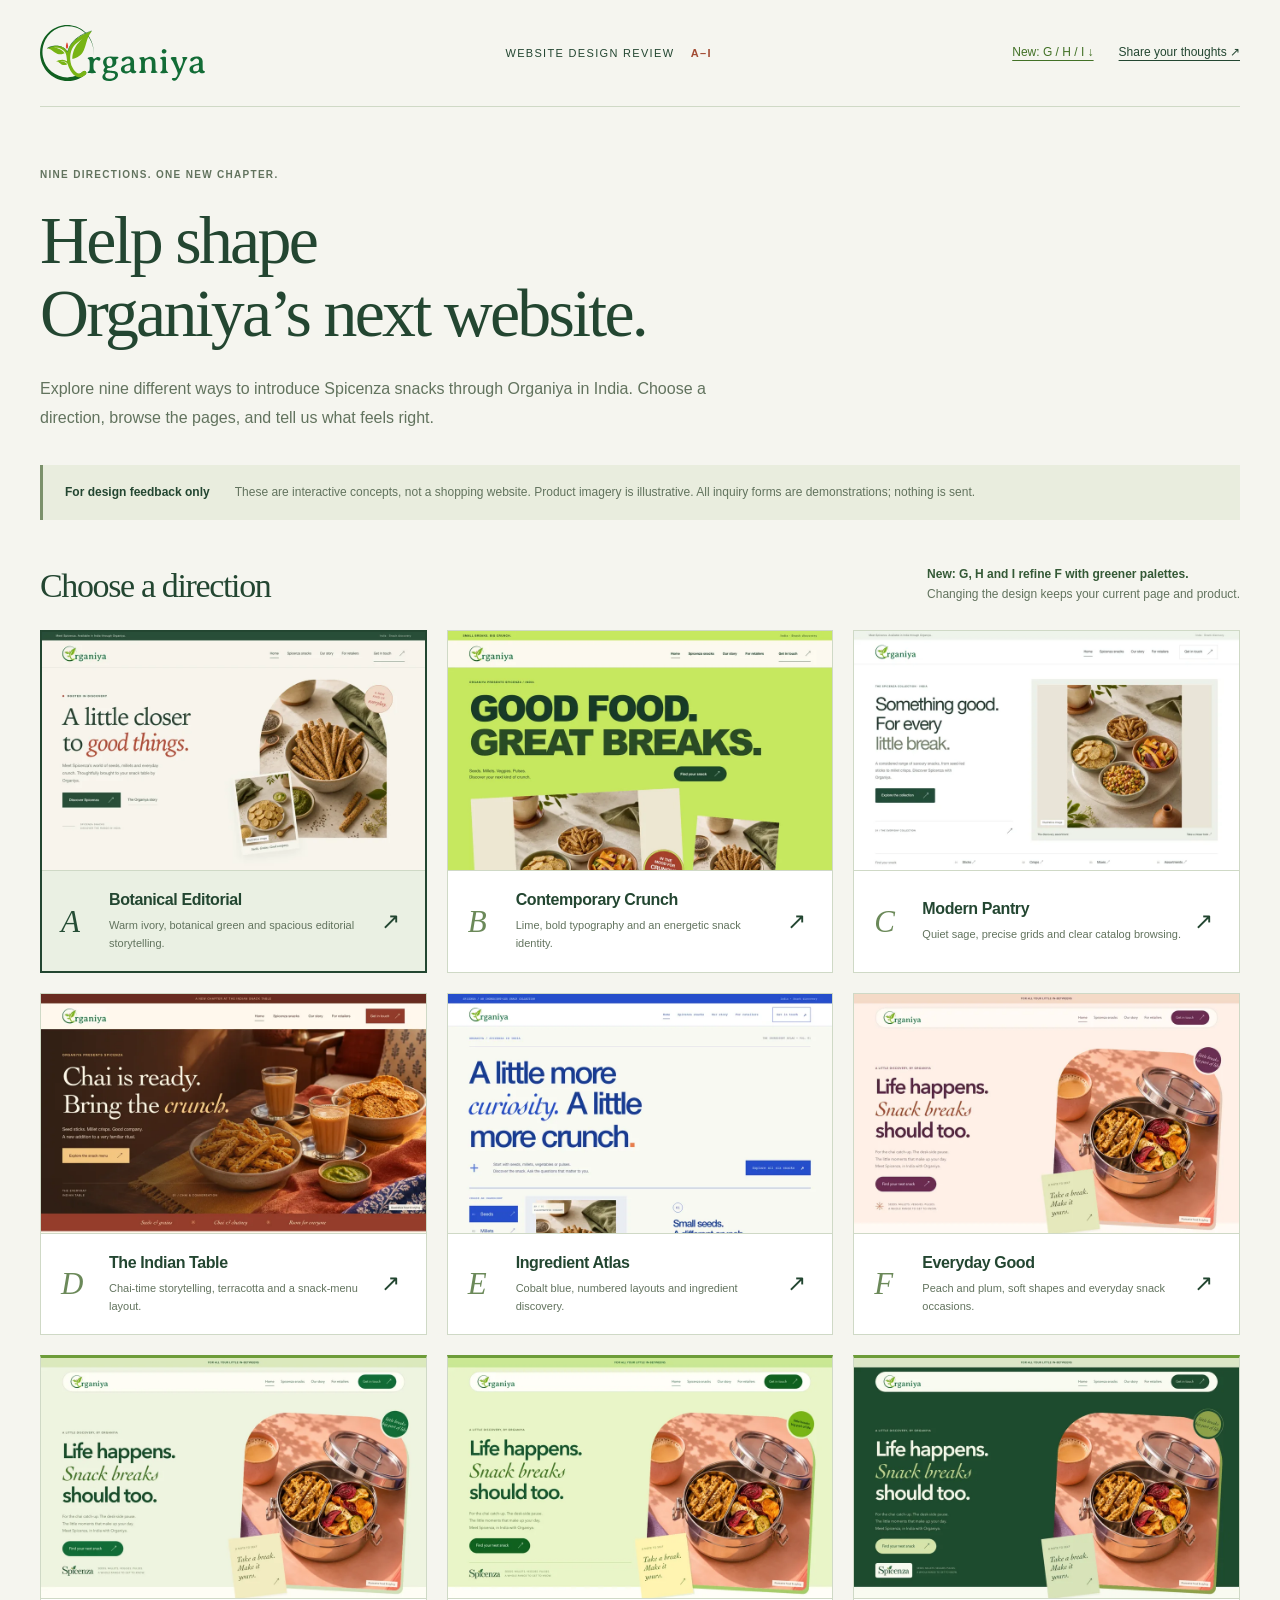
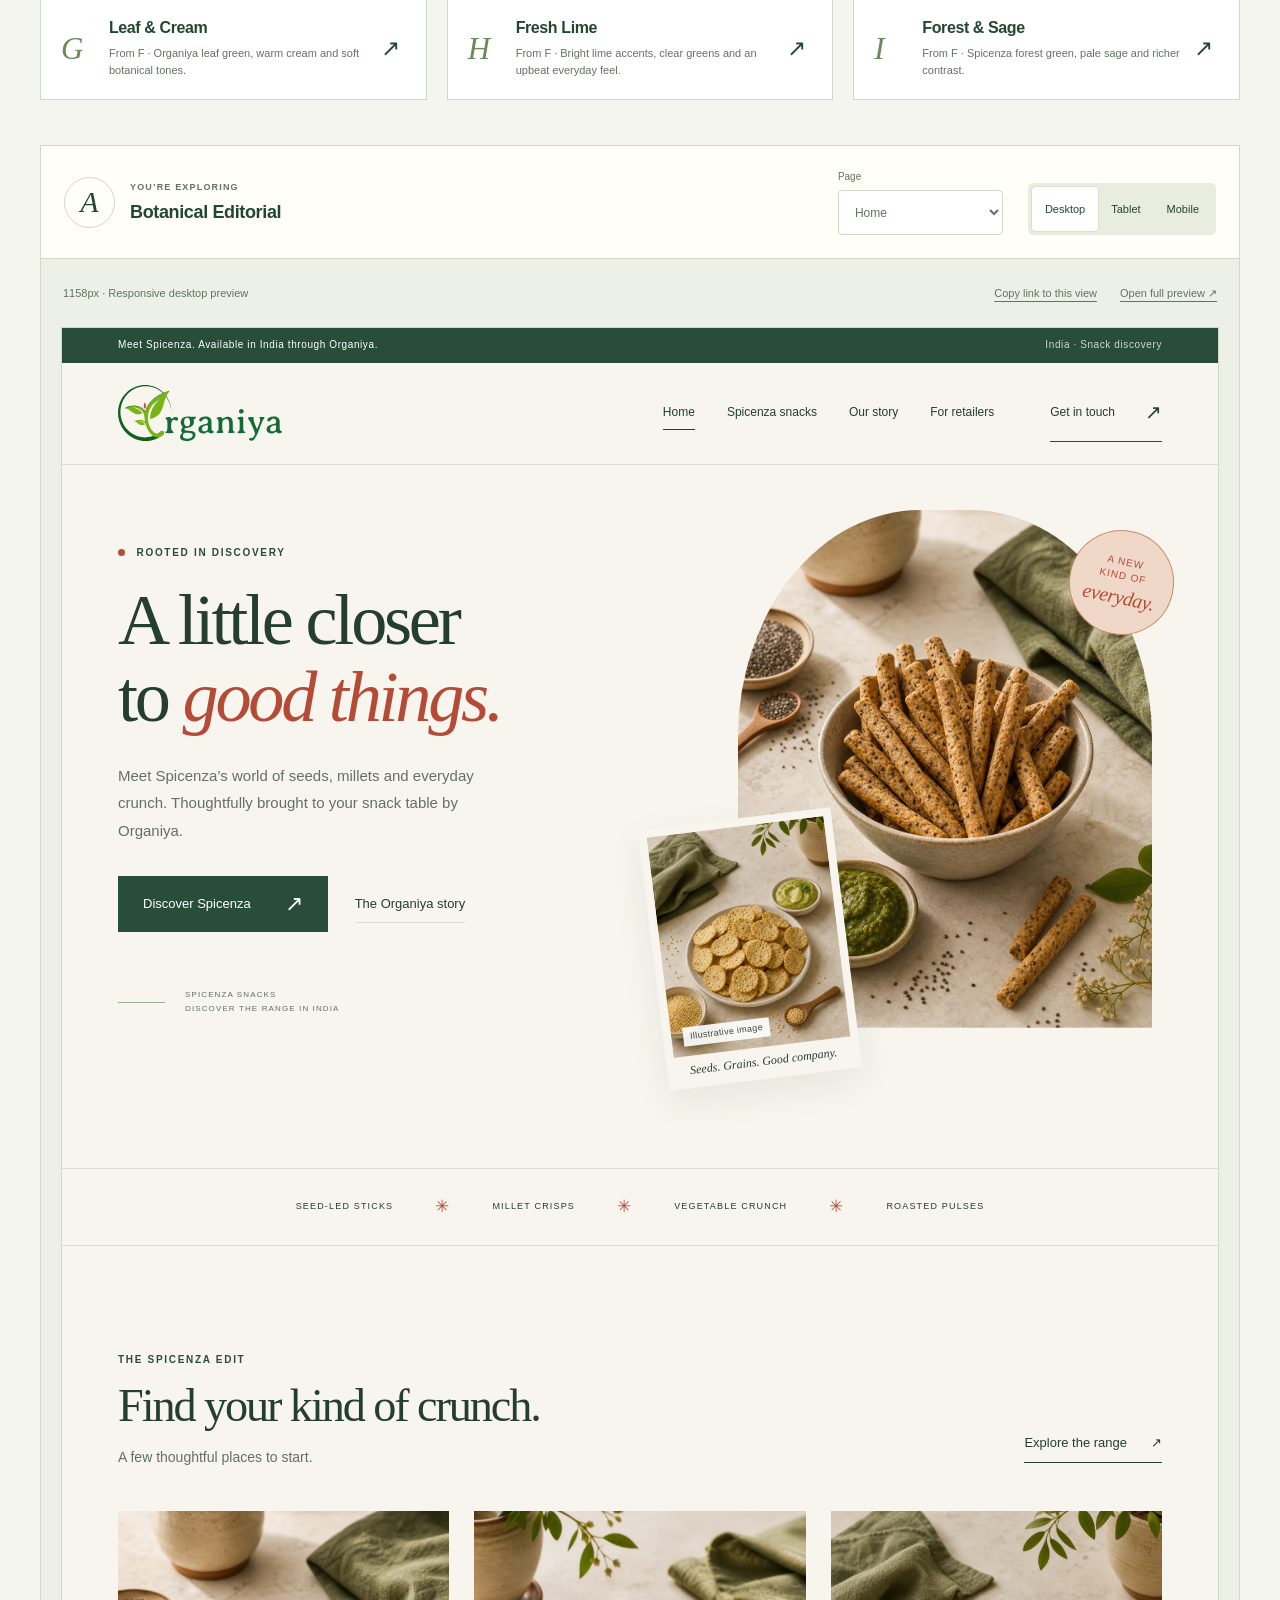
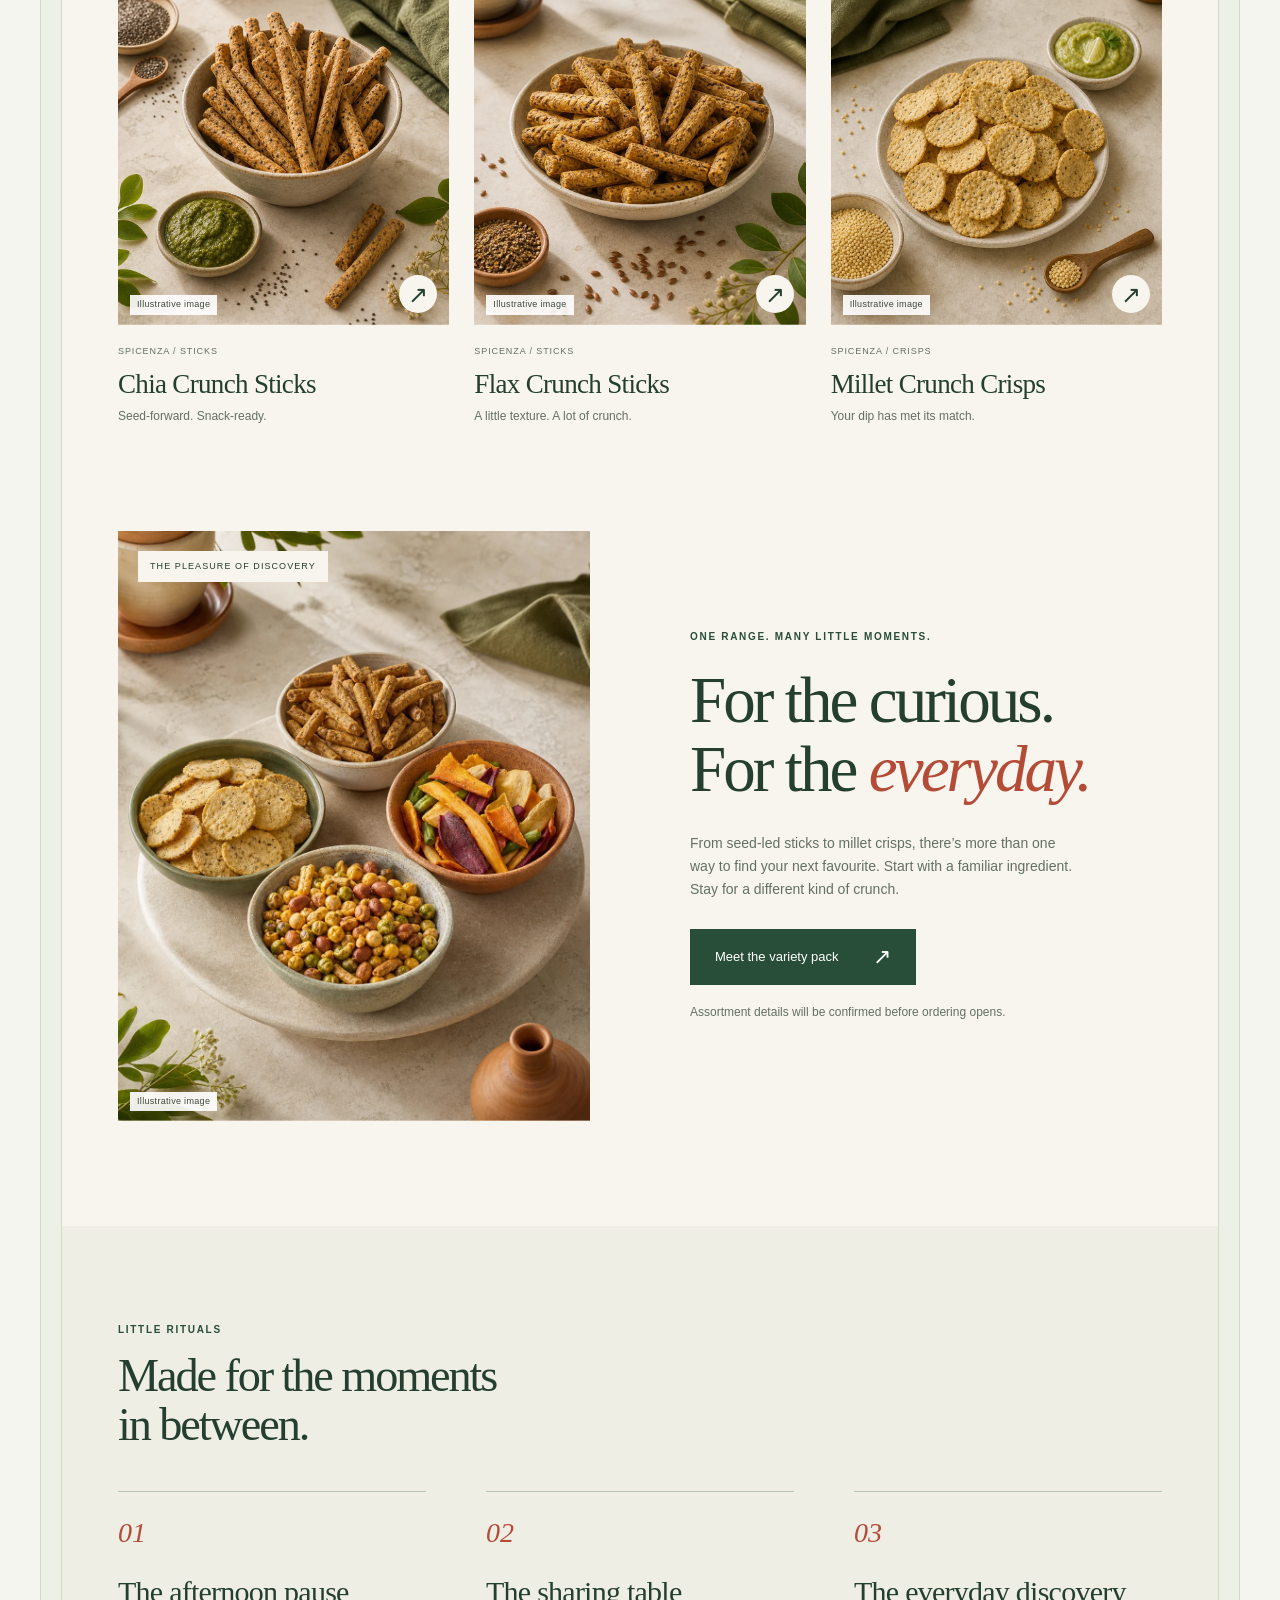
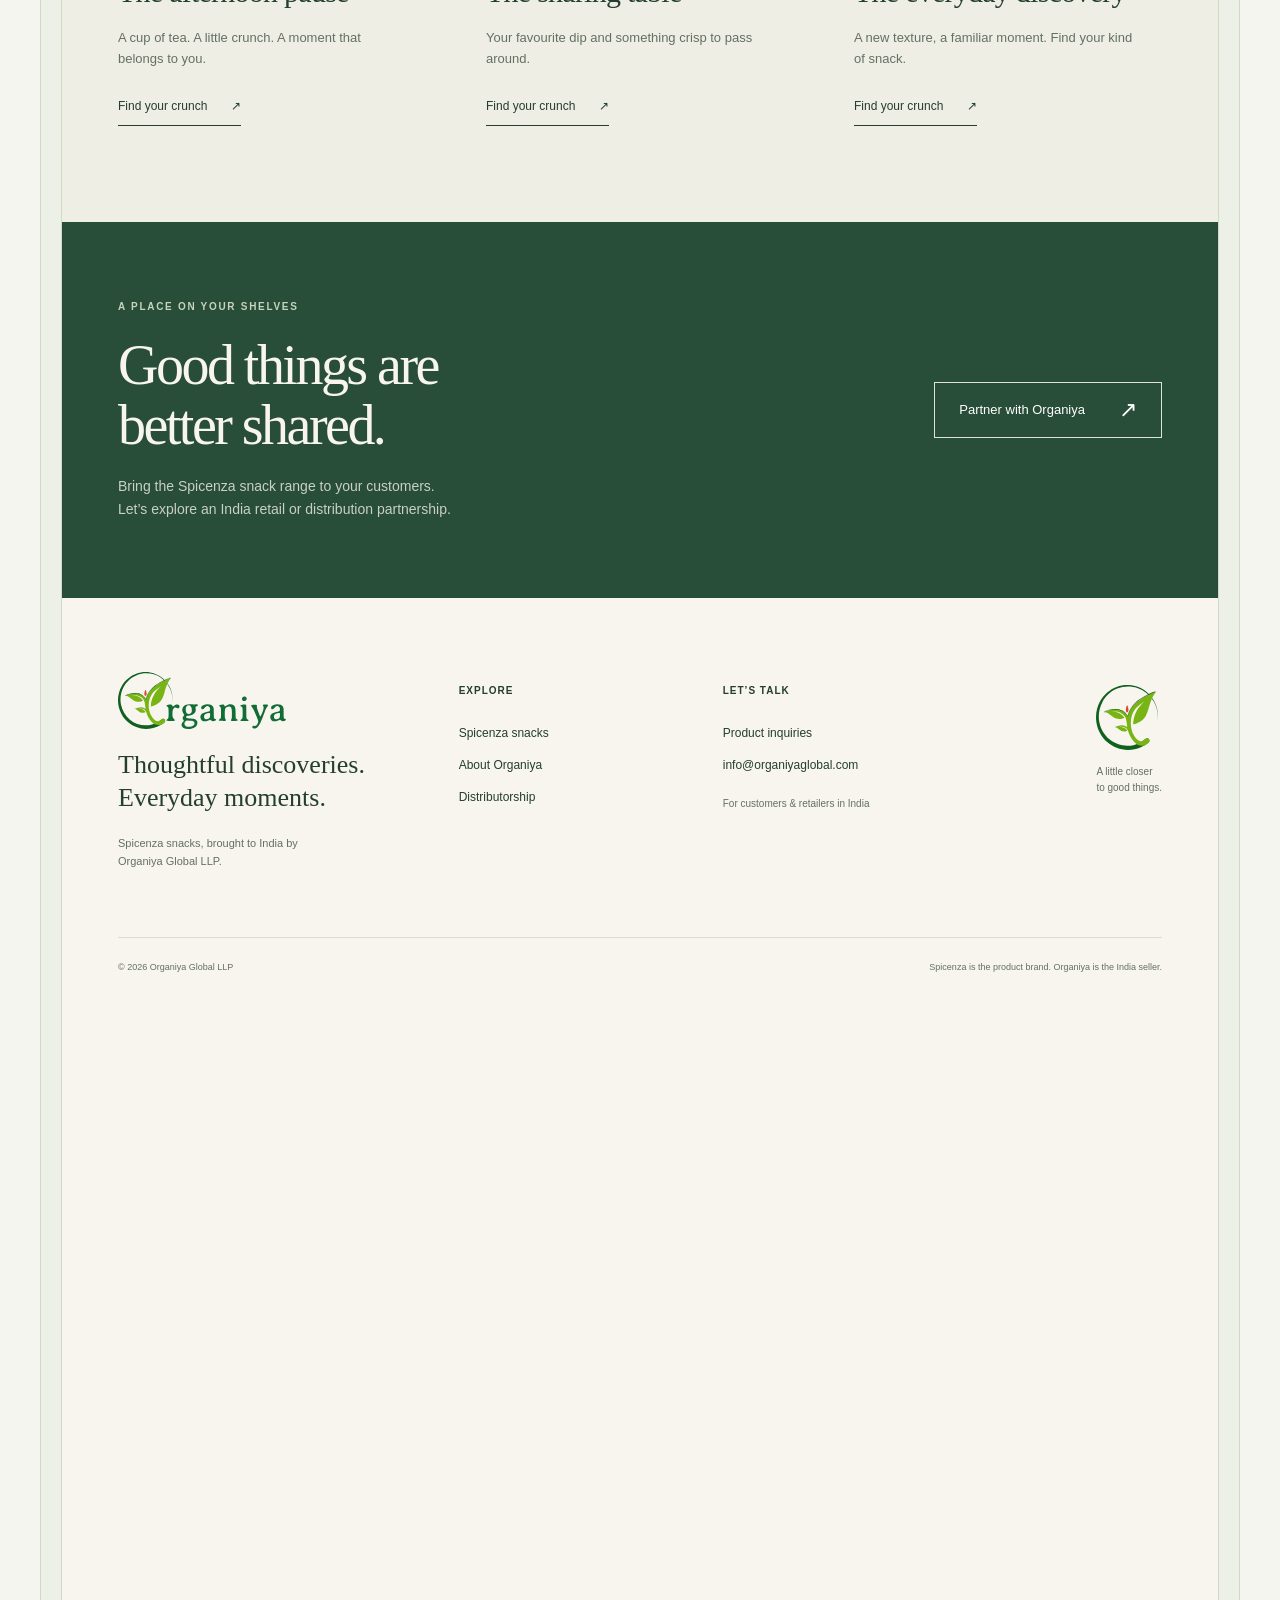
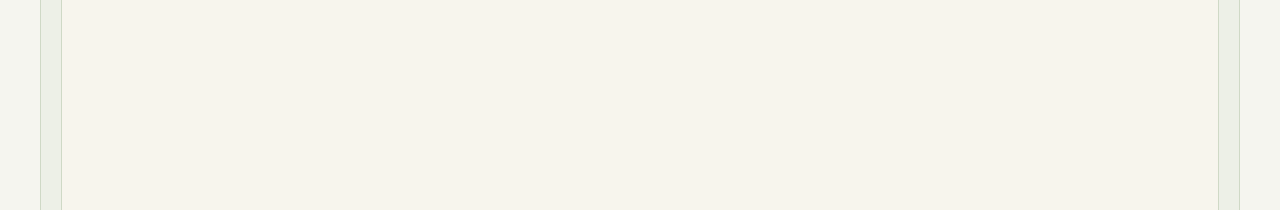
==== index.html @ 91cdbef6 "Add three green variations of Everyday Good for Organiya review" ====
<!doctype html>
<html lang="en">
<head>
  <meta charset="utf-8"><meta name="viewport" content="width=device-width,initial-scale=1">
  <meta name="robots" content="noindex,nofollow,noarchive">
  <meta name="description" content="Review nine Organiya website concepts. Compare A–I, explore the products, and share your design feedback.">
  <meta property="og:title" content="Organiya · Website design review A–I">
  <meta property="og:description" content="Nine directions. One new chapter. Explore the concepts and share your feedback.">
  <meta property="og:type" content="website">
  <title>Organiya · Website design review A–I</title>
  <link rel="icon" href="assets/mark.svg" type="image/svg+xml">
  <link rel="stylesheet" href="review.css?v=3">
</head>
<body>
  <a class="skip" href="#options">Skip to design options</a>
  <header class="review-header"><a href="./" aria-label="Organiya design review home"><img src="assets/logo.svg" alt="Organiya" width="180" height="61"></a><span>WEBSITE DESIGN REVIEW <b>A–I</b></span><div class="header-review-links"><a href="#option-g">New: G / H / I ↓</a><a href="#feedback">Share your thoughts ↗</a></div></header>
  <main>
    <section class="intro"><p class="eyebrow">NINE DIRECTIONS. ONE NEW CHAPTER.</p><h1>Help shape<br>Organiya’s next website.</h1><p class="lead">Explore nine different ways to introduce Spicenza snacks through Organiya in India. Choose a direction, browse the pages, and tell us what feels right.</p><div class="review-notice"><span>For design feedback only</span><p>These are interactive concepts, not a shopping website. Product imagery is illustrative. All inquiry forms are demonstrations; nothing is sent.</p></div></section>
    <section id="options" aria-labelledby="options-heading"><div class="section-title"><h2 id="options-heading">Choose a direction</h2><p><strong>New: G, H and I refine F with greener palettes.</strong><br>Changing the design keeps your current page and product.</p></div><div id="option-grid" class="option-grid"></div></section>
    <section id="preview" class="preview" aria-label="Interactive design preview">
      <div class="preview-toolbar"><div class="current"><span id="current-letter">A</span><div><p class="eyebrow">YOU’RE EXPLORING</p><h2 id="current-name">Botanical Editorial</h2></div></div><div class="toolbar-fields"><label>Page<select id="page-select"><option value="home">Home</option><option value="catalog">Spicenza catalog</option><option value="product">Product details</option><option value="about">About Organiya</option><option value="distributors">Distributorship</option><option value="contact">Contact</option></select></label><label id="product-field" hidden>Product<select id="product-select"></select></label></div><div class="width-controls" role="group" aria-label="Preview size"><button data-width="desktop" aria-pressed="true">Desktop</button><button data-width="tablet" aria-pressed="false">Tablet</button><button data-width="mobile" aria-pressed="false">Mobile</button></div></div>
      <div class="preview-meta"><span id="viewport-label"></span><div><button id="copy-link">Copy link to this view</button><a id="full-preview" href="a-c/site.html?design=a&amp;page=home" target="_blank" rel="noopener">Open full preview ↗</a></div></div>
      <p id="link-status" class="status" role="status" aria-live="polite"></p>
      <div class="frame-stage"><iframe id="preview-frame" src="a-c/site.html?design=a&amp;page=home" title="Organiya — Botanical Editorial preview" scrolling="no"></iframe></div>
      <div class="preview-bottom"><span>Review the design, navigation and product discovery.</span><a href="#options">Compare another option ↑</a></div>
    </section>
    <section id="feedback" class="feedback"><div><p class="eyebrow">YOUR PERSPECTIVE MATTERS</p><h2>What feels like<br>Organiya to you?</h2><p>Consider the overall identity, ease of finding a product, and how it feels on your phone.</p><ol><li>Which option would you choose, and why?</li><li>Which details would you keep or change?</li><li>Is the relationship between Organiya and Spicenza clear?</li></ol><p class="feedback-note">This page does not collect feedback. Copy your notes and send them back to the person who shared this link.</p></div><form id="feedback-form"><label>Your preferred direction<select id="preference"><option value="">Choose an option</option></select></label><label>What works well?<textarea id="likes" rows="3" placeholder="The layout, colours, imagery, product browsing…"></textarea></label><label>What would you change?<textarea id="changes" rows="3" placeholder="Anything missing, unclear or difficult on your phone…"></textarea></label><button class="primary-button" type="submit">Copy my feedback ↗</button><p id="feedback-status" class="status" role="status" aria-live="polite"></p><textarea id="copy-fallback" aria-label="Feedback ready to copy" readonly hidden></textarea></form></section>
  </main>
  <footer><span>Organiya design review · November 2026</span><span>Public review link · Illustrative concepts · Demo forms only</span></footer>
  <noscript><div class="noscript"><p>Enable JavaScript to compare the interactive concepts. Direct previews:</p><a href="a-c/site.html?design=a">A</a> · <a href="a-c/site.html?design=b">B</a> · <a href="a-c/site.html?design=c">C</a> · <a href="d-f/site.html?design=d">D</a> · <a href="d-f/site.html?design=e">E</a> · <a href="d-f/site.html?design=f">F</a> · <a href="g-i/site.html?design=g">G</a> · <a href="g-i/site.html?design=h">H</a> · <a href="g-i/site.html?design=i">I</a></div></noscript>
  <script src="review.js?v=3"></script>
</body>
</html>
---- review.css ----
:root{--ink:#234631;--muted:#62735e;--line:#cfd9c6;--paper:#f5f5ef;--surface:#e8eddf}*{box-sizing:border-box}html{scroll-behavior:smooth;scroll-padding-top:24px}body{margin:0;background:var(--paper);color:var(--ink);font:15px/1.65 -apple-system,BlinkMacSystemFont,'Helvetica Neue',Arial,sans-serif}a{color:inherit;text-underline-offset:4px}button,input,select,textarea{font:inherit;color:inherit}button{cursor:pointer}button,a{touch-action:manipulation}button:focus-visible,a:focus-visible,select:focus-visible,textarea:focus-visible{outline:3px solid #a54b32;outline-offset:4px}h1,h2,h3,p{margin:0}h1,h2{font-family:Georgia,serif;font-weight:400;line-height:1.08;letter-spacing:-.04em}h1{font-size:clamp(44px,5.3vw,76px)}h2{font-size:39px}p{color:var(--muted)}img{display:block;max-width:100%;height:auto}[hidden]{display:none!important}.review-header,main,footer{width:min(1460px,calc(100% - 80px));margin:auto}.review-header{padding:25px 0;display:flex;align-items:center;justify-content:space-between;gap:25px;border-bottom:1px solid var(--line)}.review-header>a:first-child{width:165px}.review-header>span{font-size:11px;letter-spacing:.12em}.review-header b{margin-left:12px;color:#a24b33}.review-header>a:last-child{font-size:13px}.intro{padding:60px 0 45px}.eyebrow{font-size:10px;letter-spacing:.13em;font-weight:600;margin-bottom:20px}.lead{max-width:720px;font-size:16px;line-height:1.8;margin-top:25px}.review-notice{margin-top:32px;display:flex;gap:25px;padding:18px 22px;border-left:3px solid #7b916b;background:#e9edde;align-items:start}.review-notice>span{font-size:12px;white-space:nowrap;font-weight:600}.review-notice p{font-size:12px;max-width:950px}.section-title{display:flex;justify-content:space-between;align-items:end;gap:25px;margin-bottom:25px}.section-title h2{font-size:34px}.section-title>p{font-size:12px}.option-grid{display:grid;grid-template-columns:repeat(3,minmax(0,1fr));gap:20px}.option-card{padding:0;text-align:left;border:1px solid var(--line);background:white;color:var(--ink);display:flex;flex-direction:column;min-width:0}.option-card>img{width:100%;aspect-ratio:1.6;object-fit:cover;object-position:top;border-bottom:1px solid var(--line)}.option-card-copy{padding:19px 20px;display:grid;grid-template-columns:35px 1fr 25px;gap:13px;align-items:center;flex:1}.option-letter{font:italic 31px Georgia,serif;color:#6b8959}.option-card h3{font-size:16px;line-height:1.25;letter-spacing:-.025em;font-weight:600}.option-card p{font-size:11px;margin-top:7px;line-height:1.6}.option-card[aria-pressed=true]{outline:2px solid var(--ink);outline-offset:-2px;background:#eaf0e3}.option-card[aria-pressed=true] .option-letter{color:#254d35}.option-card:hover{box-shadow:0 5px 15px #21412d0c}.option-arrow{font-size:23px}.preview{margin-top:45px;border:1px solid var(--line);background:#edf0e7}.preview-toolbar{background:#fffef9;padding:23px;display:flex;flex-wrap:wrap;align-items:center;gap:25px;border-bottom:1px solid var(--line)}.current{display:flex;gap:15px;align-items:center;flex:1}.current>span{display:grid;place-items:center;font:italic 30px Georgia,serif;width:51px;height:51px;border:1px solid var(--line);border-radius:50%}.current .eyebrow{font-size:9px;margin-bottom:7px}.current h2{font:600 18px/1.2 -apple-system,BlinkMacSystemFont,'Helvetica Neue',Arial,sans-serif;letter-spacing:-.02em}.toolbar-fields{display:flex;gap:13px;flex-wrap:wrap}.toolbar-fields>label{font-size:10px;color:var(--muted)}select,textarea{display:block;max-width:100%;padding:10px 12px;border:1px solid var(--line);background:white;border-radius:4px;min-height:45px}select{font-size:12px;margin-top:5px;width:165px}#product-select{width:235px}.width-controls{display:flex;background:var(--surface);padding:4px;border-radius:5px;align-self:end}.width-controls button{border:0;background:transparent;font-size:11px;padding:11px 13px;min-height:44px}.width-controls button[aria-pressed=true]{background:white;box-shadow:0 0 0 1px #d8e0d1;border-radius:4px}.preview-meta{padding:16px 22px;display:flex;justify-content:space-between;align-items:center;gap:15px;font-size:11px;color:var(--muted)}.preview-meta>div{display:flex;gap:23px;align-items:center}.preview-meta button{padding:4px 0;border:0;background:none;text-decoration:underline;text-underline-offset:4px;font-size:11px;min-height:36px}.frame-stage{padding:0 20px;overflow:hidden}iframe{display:block;border:1px solid var(--line);width:100%;height:1000px;margin:auto;background:white;max-width:100%;transition:width .2s}iframe.tablet{width:768px}iframe.mobile{width:390px}.preview-bottom{padding:20px 23px;display:flex;gap:20px;justify-content:space-between;font-size:11px;color:var(--muted)}.feedback{padding:80px 0;display:grid;grid-template-columns:1fr 1fr;gap:100px}.feedback h2{font-size:48px}.feedback>div>p:not(.eyebrow){max-width:440px;margin-top:24px;font-size:14px;line-height:1.85}.feedback ol{font-size:13px;color:var(--muted);padding-left:20px;margin-top:24px}.feedback li{margin:13px 0;padding-left:5px}.feedback .feedback-note{font-size:12px!important;border-top:1px solid var(--line);padding-top:20px}.feedback form{background:white;padding:32px;border:1px solid var(--line)}.feedback form>label{display:block;font-size:13px;margin-bottom:22px}.feedback textarea{width:100%;font-size:14px;margin-top:9px;resize:vertical;min-height:105px}.feedback select{width:100%;font-size:14px;margin-top:9px}.primary-button{background:#284f39;color:white;border:0;padding:14px 24px;font-size:13px;min-height:49px}.status{font-size:12px;line-height:1.6}.status:empty{display:none}.feedback .status{margin-top:14px;color:#335834}#link-status{padding:0 23px 14px}.feedback #copy-fallback{margin-top:15px;min-height:180px}footer{border-top:1px solid var(--line);padding:24px 0;display:flex;justify-content:space-between;gap:25px;font-size:11px;color:var(--muted)}.skip{position:fixed;top:-90px;left:20px;background:white;padding:12px;z-index:100}.skip:focus{top:12px}.noscript{padding:30px;margin:20px;background:white}
@media(max-width:1100px){.current{min-width:220px}.toolbar-fields{flex:1}.width-controls{margin-left:auto}.option-card-copy{padding:16px 14px;gap:10px;grid-template-columns:25px 1fr 20px}.option-card h3{font-size:15px}.option-card p{font-size:10px}.feedback{gap:50px}.preview-toolbar{gap:22px}}
@media(max-width:800px){.review-header,main,footer{width:calc(100% - 40px)}.review-header>span{display:none}.review-header>a:first-child{width:145px}.review-header>a:last-child{font-size:12px}.intro{padding-top:40px}.review-notice{display:block;padding:17px 20px}.review-notice p{margin-top:8px}.option-grid{grid-template-columns:1fr 1fr;gap:18px}.section-title{display:block}.section-title>p{margin-top:12px}.option-card h3{font-size:16px}.option-card p{font-size:11px}.current{min-width:0;flex:1 1 100%}.preview-toolbar{padding:20px}.toolbar-fields{flex:1 1 100%;width:100%}.toolbar-fields label{flex:1;min-width:0}.toolbar-fields select,#product-select{width:100%}.width-controls{margin-left:0}.preview-meta{align-items:start;padding:14px 18px}.preview-meta>div{gap:15px;align-items:start;flex-wrap:wrap;justify-content:flex-end}.frame-stage{padding-inline:10px}.feedback{grid-template-columns:1fr;gap:35px;padding-block:55px}.feedback h2{font-size:43px}.feedback>div>p:not(.eyebrow){max-width:600px}.feedback form{padding:27px}.preview-bottom{padding:17px;gap:15px}.preview-bottom>span{max-width:55%}footer{font-size:10px}.option-letter{font-size:29px}}
@media(max-width:480px){.review-header,main,footer{width:calc(100% - 28px)}.review-header{padding-block:20px;gap:15px}.review-header>a:first-child{width:131px}.review-header>a:last-child{font-size:11px}h1{font-size:43px}.intro{padding-top:32px}.eyebrow{font-size:9px;margin-bottom:17px}.lead{font-size:14px;margin-top:21px}.review-notice{margin-top:24px;padding:15px}.review-notice p{font-size:11px}.section-title h2{font-size:30px}.section-title p{font-size:11px}.option-grid{gap:13px}.option-card-copy{display:block;padding:14px 12px;position:relative}.option-letter{display:block;font-size:26px;margin-bottom:9px}.option-card h3{font-size:14px;line-height:1.3}.option-card p{font-size:10px}.option-arrow{position:absolute;top:15px;right:13px;font-size:20px}.option-card>img{aspect-ratio:1.35}.preview{margin-top:32px}.preview-toolbar{padding:17px;gap:18px}.current>span{width:44px;height:44px;font-size:26px}.current h2{font-size:16px}.current .eyebrow{font-size:8px}.toolbar-fields{gap:11px}.toolbar-fields label{flex:1 1 100%}.toolbar-fields select,#product-select{font-size:16px;min-height:47px}.width-controls{width:100%}.width-controls button{flex:1;font-size:11px}.preview-meta{display:block;font-size:10px;padding:12px 15px}.preview-meta>div{justify-content:space-between;align-items:center;margin-top:6px;gap:12px}.preview-meta button{font-size:10px}.frame-stage{padding-inline:0}iframe{border-inline:0}.preview-bottom{font-size:10px;display:block}.preview-bottom>span{max-width:none;display:block;margin-bottom:9px}.feedback h2{font-size:39px}.feedback form{padding:23px 18px}.feedback textarea,.feedback select{font-size:16px}.primary-button{width:100%}footer{display:block;line-height:1.8}footer>span{display:block}.feedback .feedback-note{font-size:11px!important}}
@media(max-width:350px){h1{font-size:37px}.option-card h3{font-size:13px}.option-card-copy{padding:12px 10px}.option-card p{font-size:10px}.option-grid{gap:10px}.review-header>a:last-child{font-size:10px}.review-header>a:first-child{width:119px}.current h2{font-size:15px}.feedback h2{font-size:35px}}
@media(prefers-reduced-motion:reduce){html{scroll-behavior:auto}*,*:before,*:after{transition:none!important;animation:none!important}}

.header-review-links{display:flex;align-items:center;gap:25px;font-size:12px}.header-review-links a:first-child{color:#427126}.section-title strong{font-weight:600;color:#345936}#option-g,#option-h,#option-i{border-top:3px solid #6d9c39}@media(max-width:650px){.header-review-links{font-size:10px;gap:8px;flex-direction:column;align-items:flex-end}}
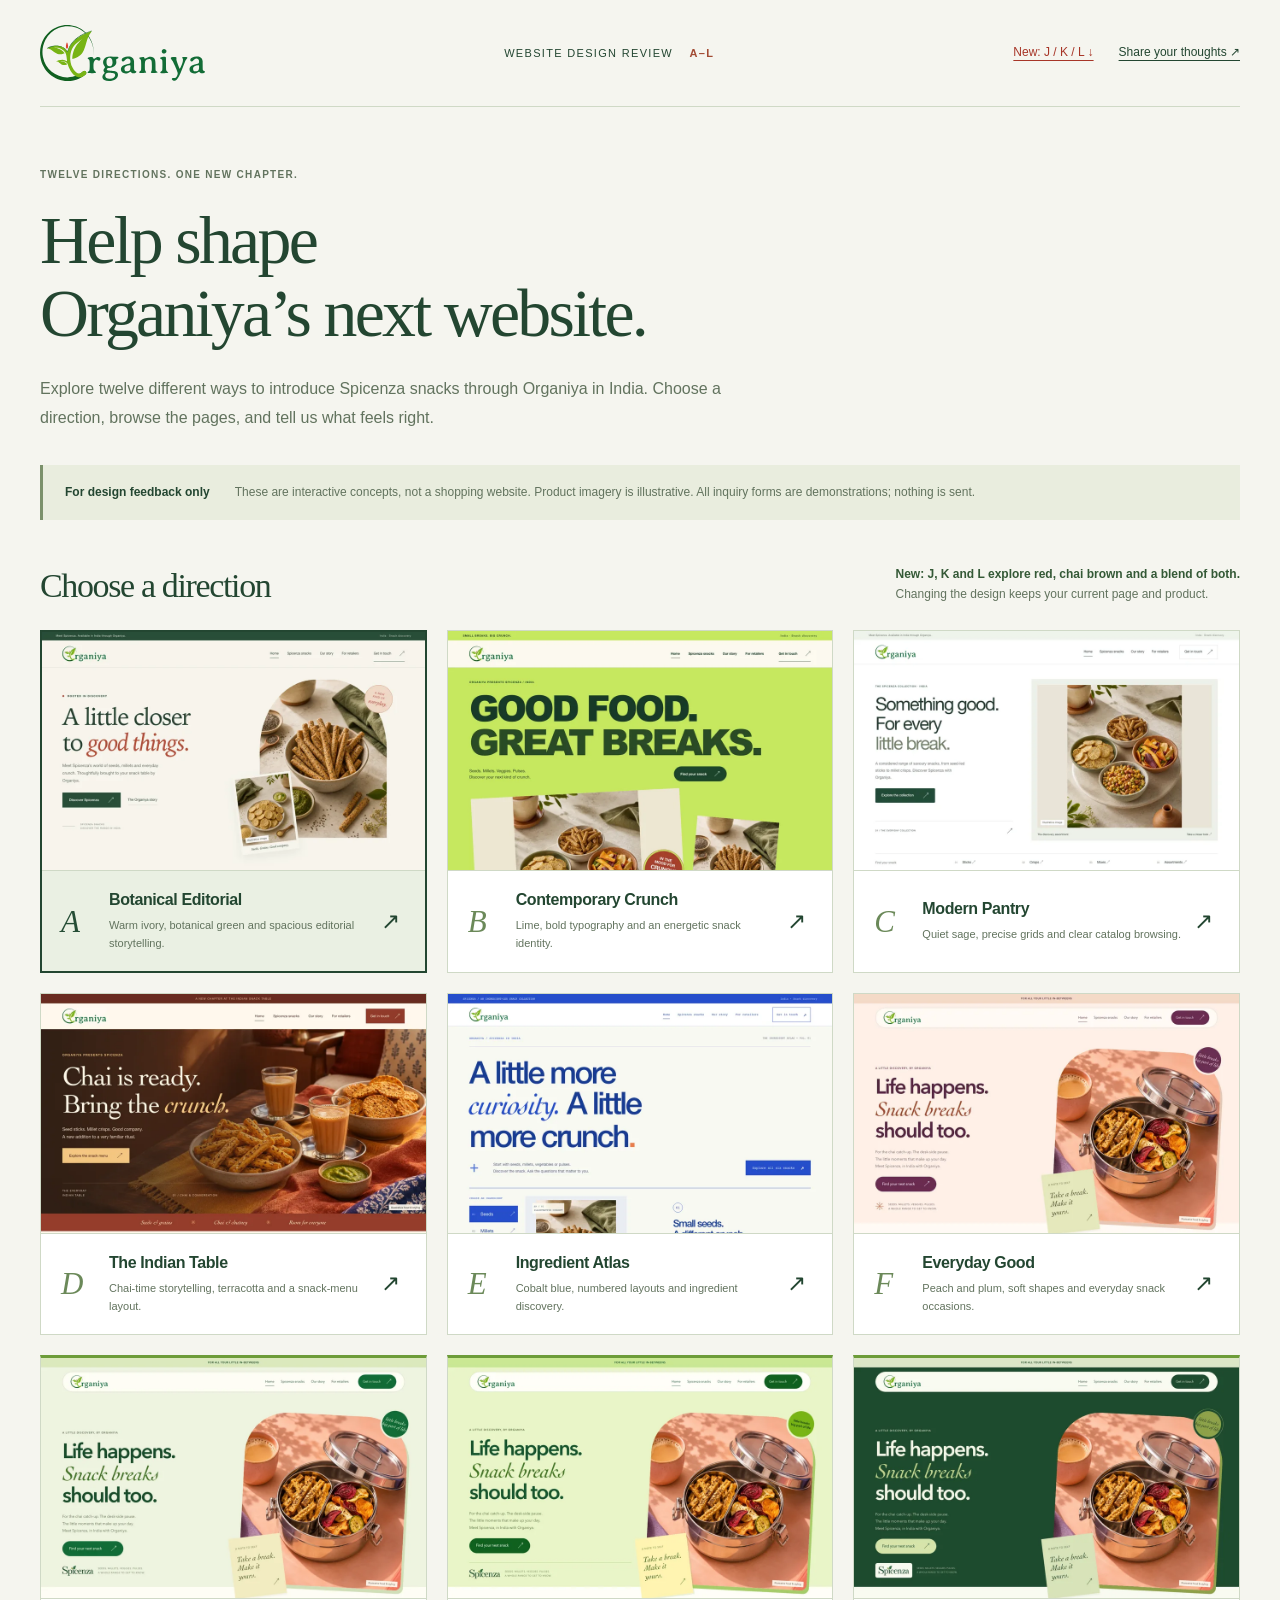
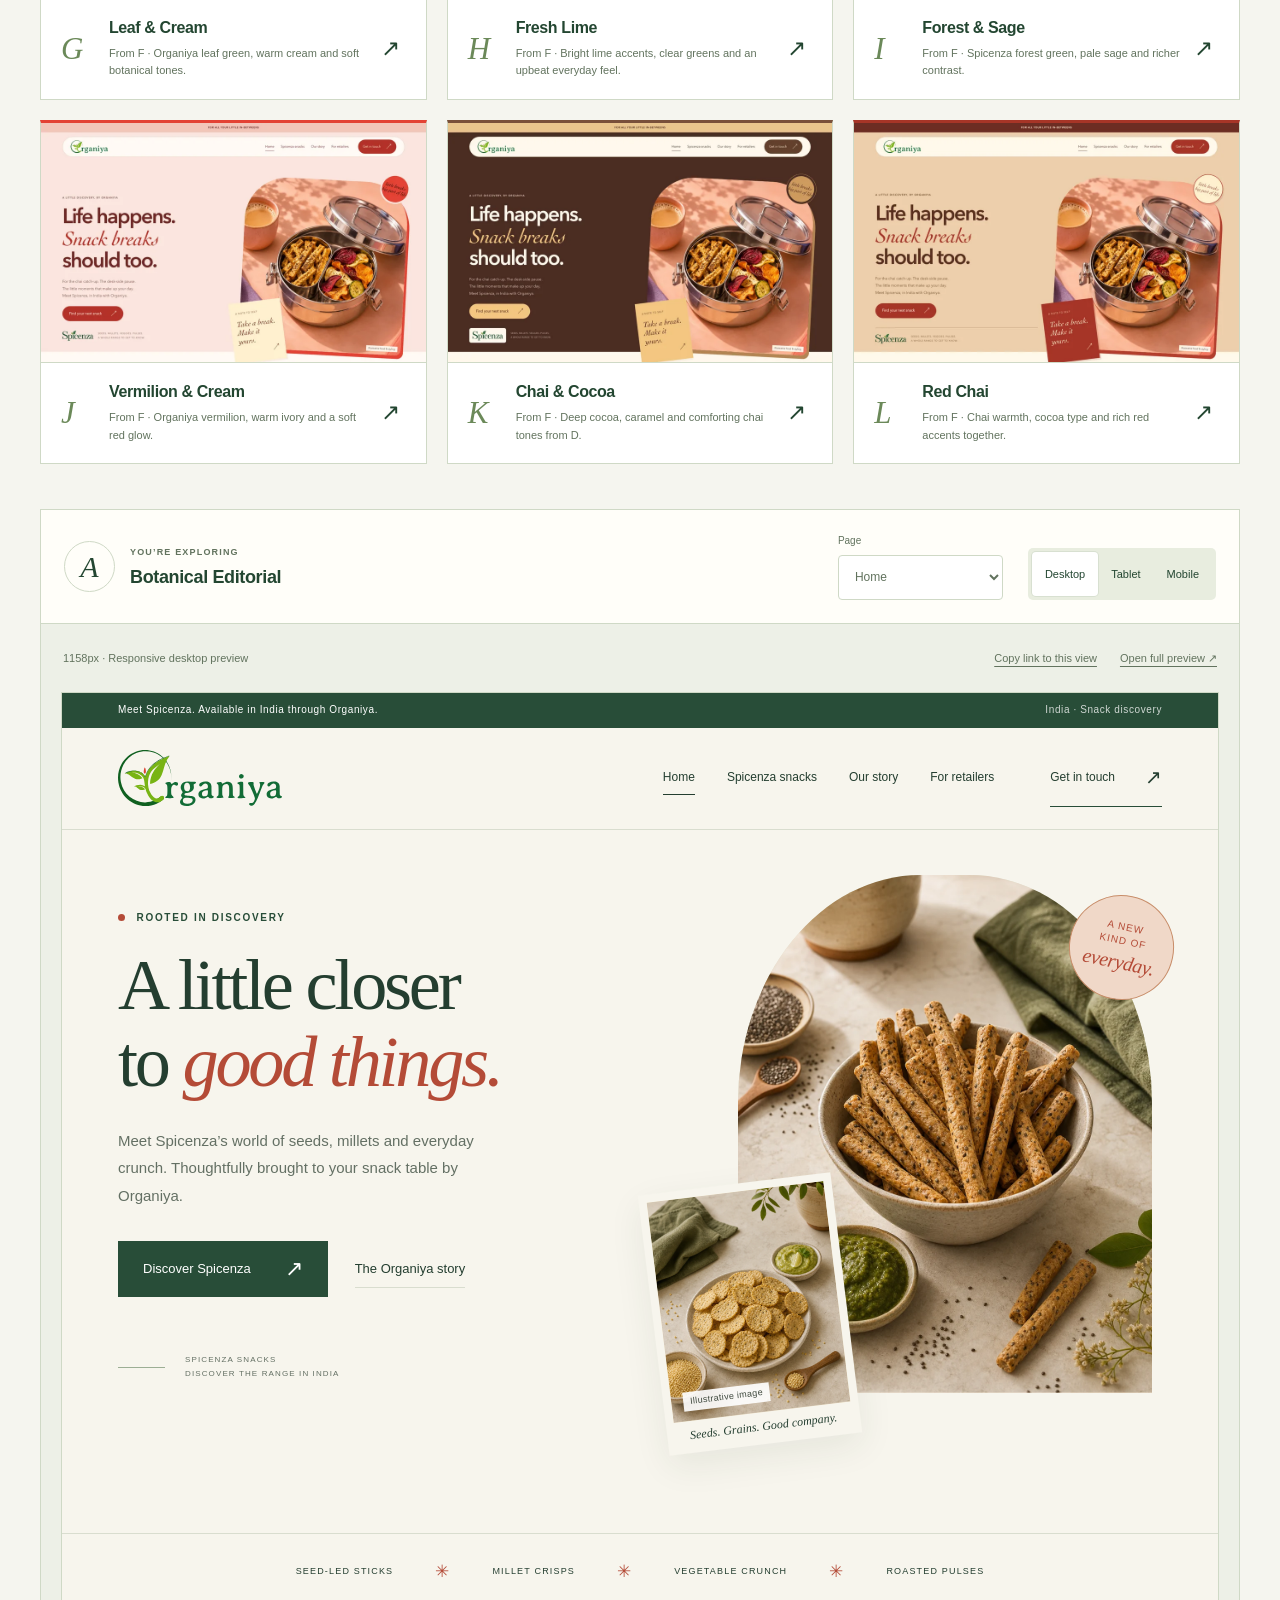
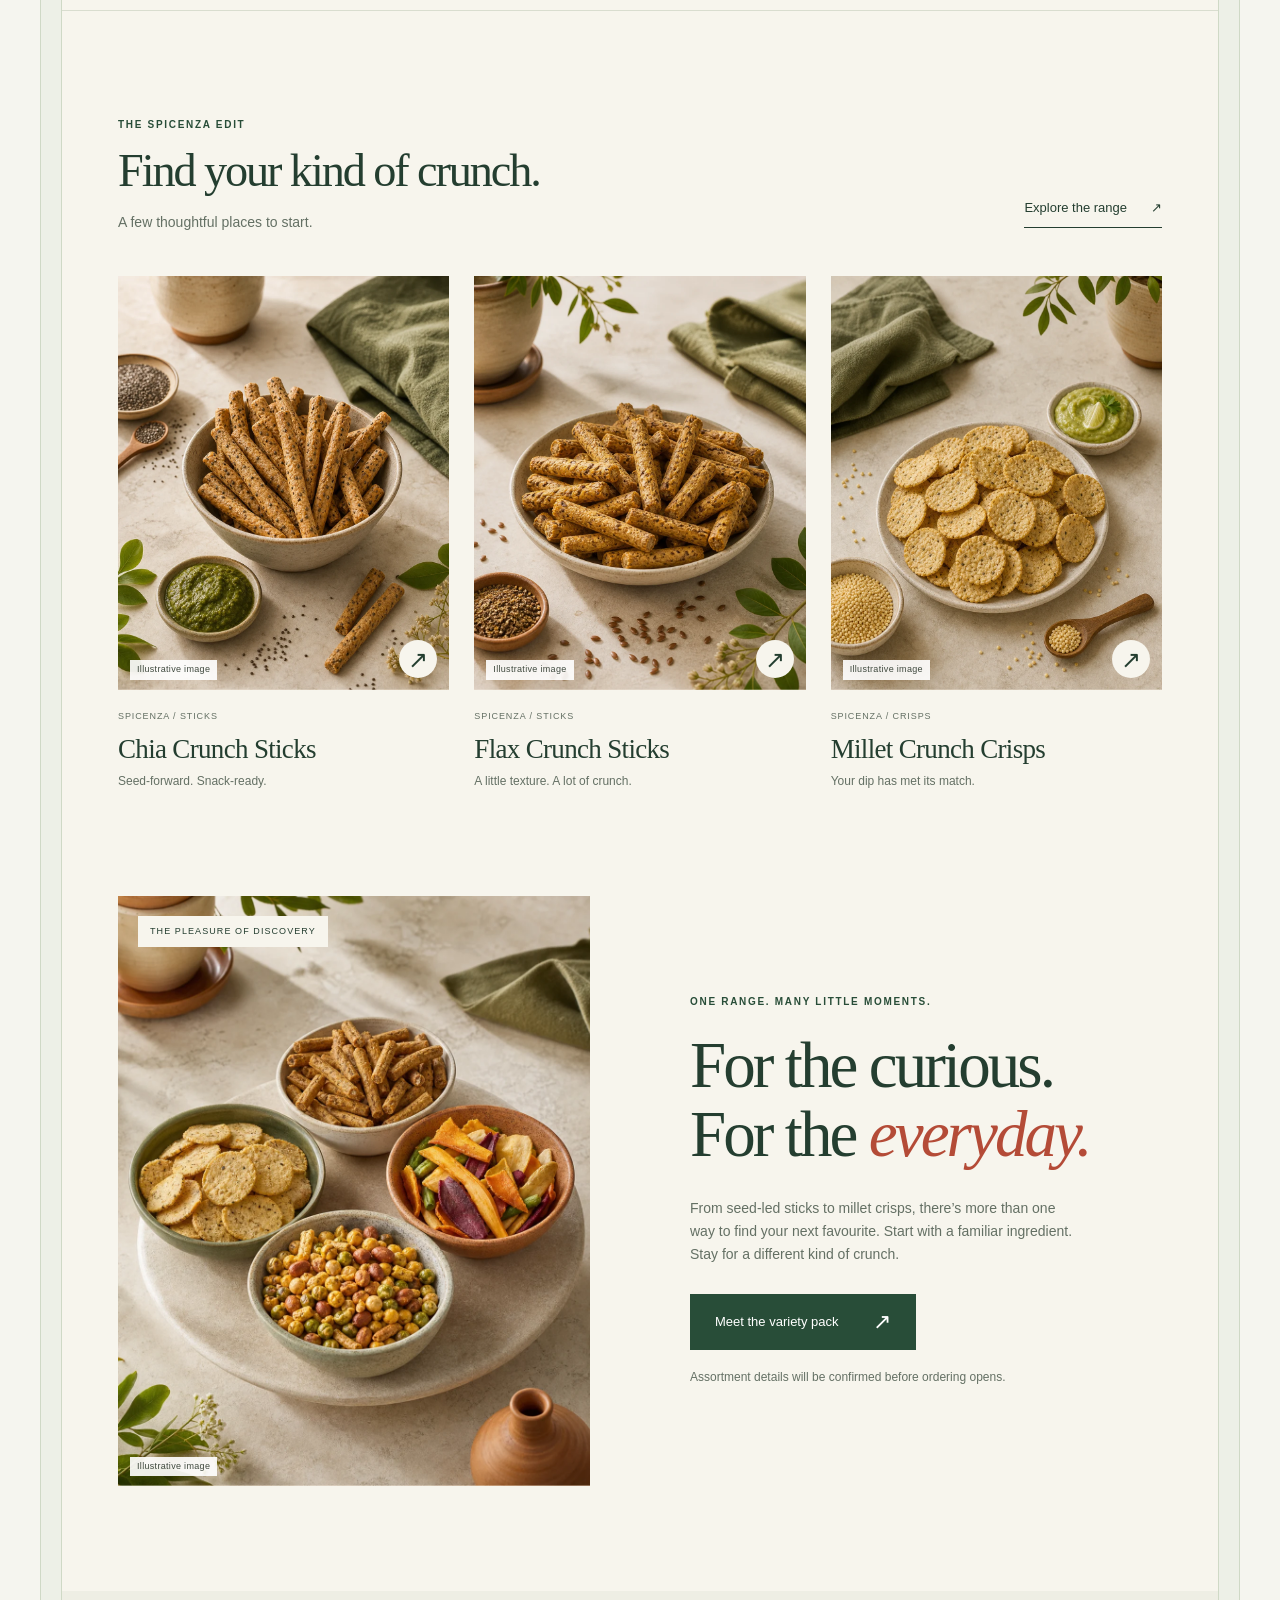
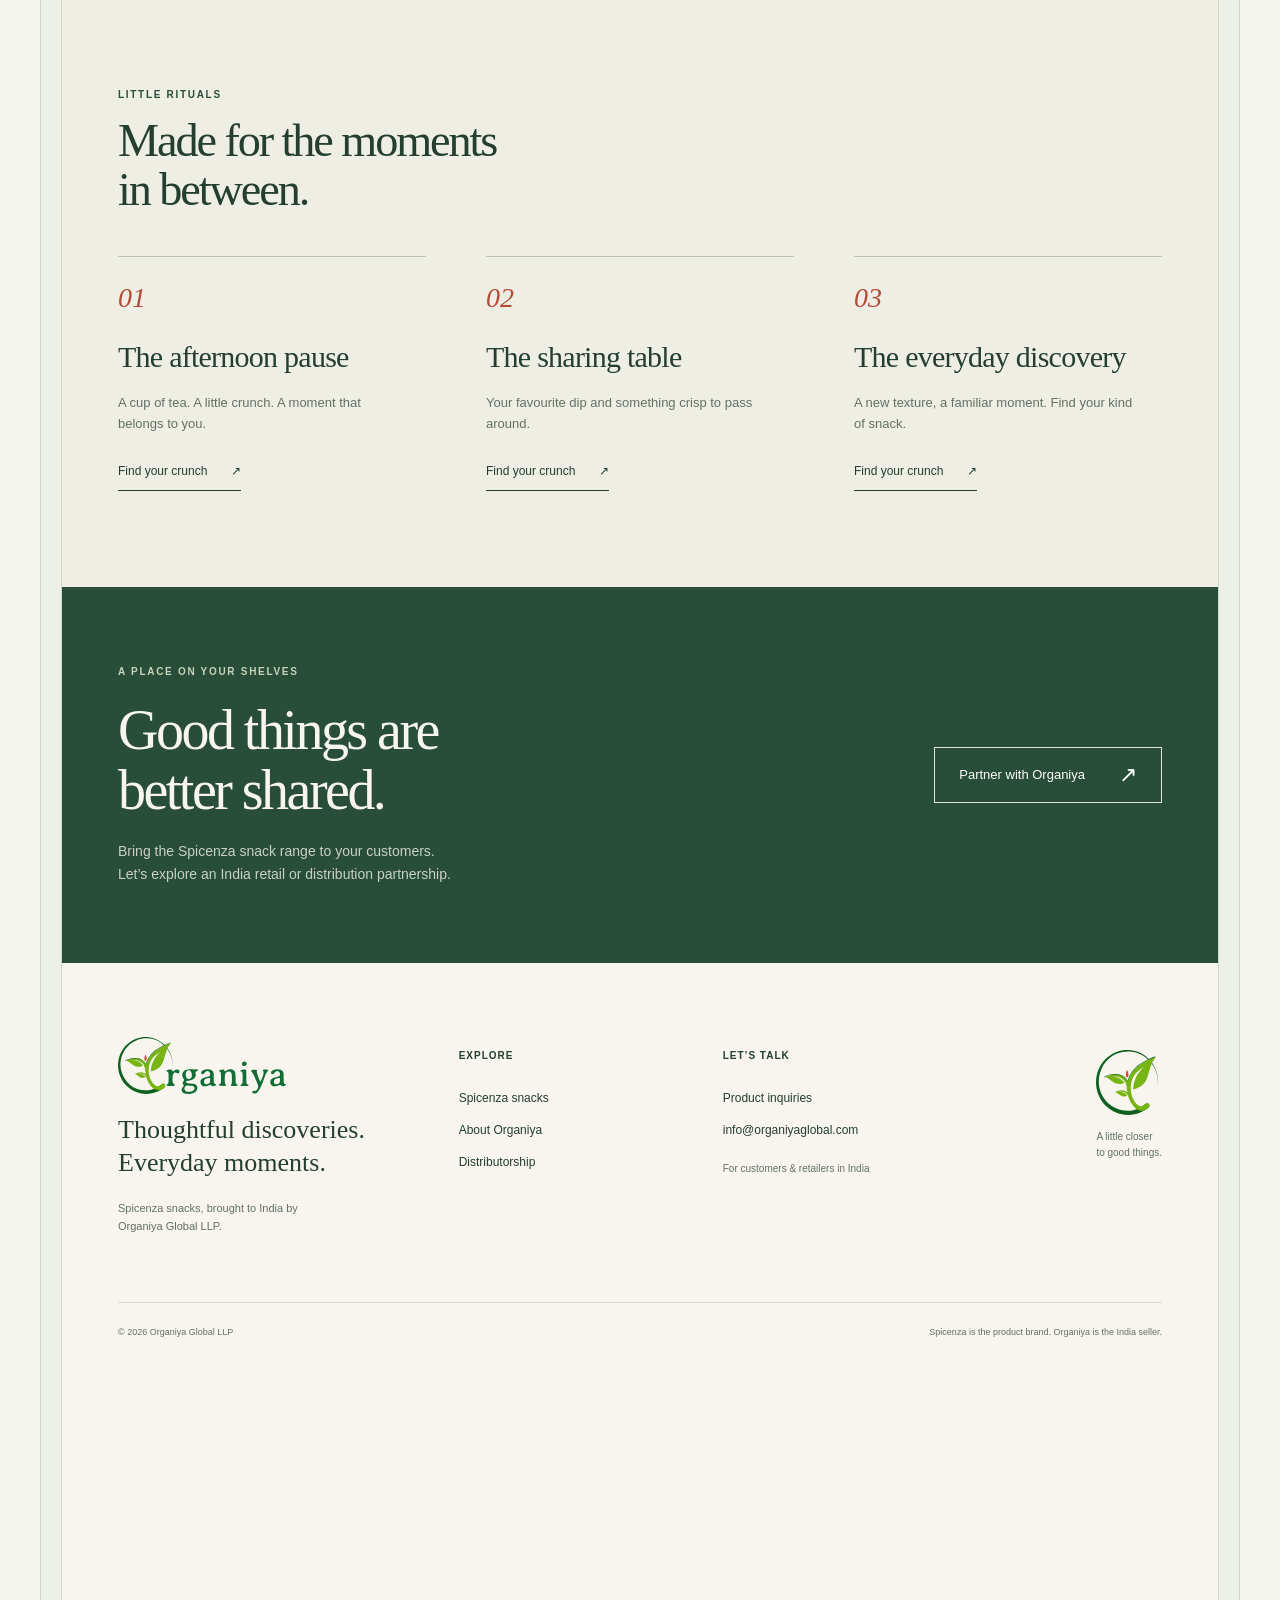
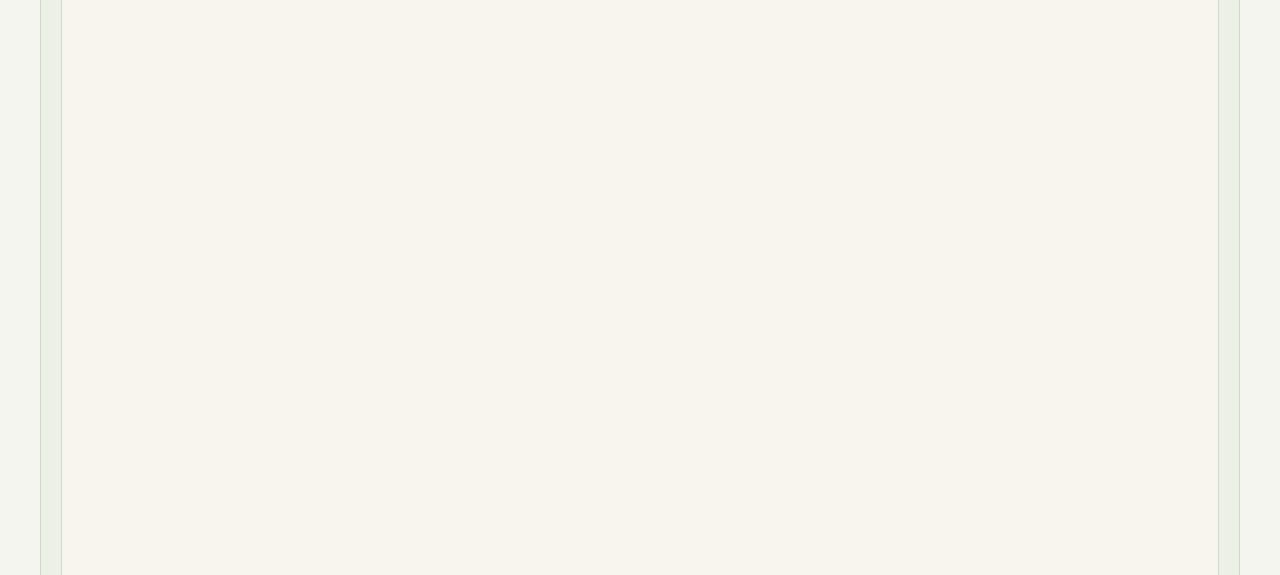
==== commit a456a4d9: "Add red and chai variations J K L to Organiya review" ====
--- a/index.html
+++ b/index.html
@@ -3,20 +3,20 @@
 <head>
   <meta charset="utf-8"><meta name="viewport" content="width=device-width,initial-scale=1">
   <meta name="robots" content="noindex,nofollow,noarchive">
-  <meta name="description" content="Review nine Organiya website concepts. Compare A–I, explore the products, and share your design feedback.">
-  <meta property="og:title" content="Organiya · Website design review A–I">
-  <meta property="og:description" content="Nine directions. One new chapter. Explore the concepts and share your feedback.">
+  <meta name="description" content="Review twelve Organiya website concepts. Compare A–L, explore the products, and share your design feedback.">
+  <meta property="og:title" content="Organiya · Website design review A–L">
+  <meta property="og:description" content="Twelve directions. One new chapter. Explore the concepts and share your feedback.">
   <meta property="og:type" content="website">
-  <title>Organiya · Website design review A–I</title>
+  <title>Organiya · Website design review A–L</title>
   <link rel="icon" href="assets/mark.svg" type="image/svg+xml">
-  <link rel="stylesheet" href="review.css?v=3">
+  <link rel="stylesheet" href="review.css?v=4">
 </head>
 <body>
   <a class="skip" href="#options">Skip to design options</a>
-  <header class="review-header"><a href="./" aria-label="Organiya design review home"><img src="assets/logo.svg" alt="Organiya" width="180" height="61"></a><span>WEBSITE DESIGN REVIEW <b>A–I</b></span><div class="header-review-links"><a href="#option-g">New: G / H / I ↓</a><a href="#feedback">Share your thoughts ↗</a></div></header>
+  <header class="review-header"><a href="./" aria-label="Organiya design review home"><img src="assets/logo.svg" alt="Organiya" width="180" height="61"></a><span>WEBSITE DESIGN REVIEW <b>A–L</b></span><div class="header-review-links"><a href="#option-j">New: J / K / L ↓</a><a href="#feedback">Share your thoughts ↗</a></div></header>
   <main>
-    <section class="intro"><p class="eyebrow">NINE DIRECTIONS. ONE NEW CHAPTER.</p><h1>Help shape<br>Organiya’s next website.</h1><p class="lead">Explore nine different ways to introduce Spicenza snacks through Organiya in India. Choose a direction, browse the pages, and tell us what feels right.</p><div class="review-notice"><span>For design feedback only</span><p>These are interactive concepts, not a shopping website. Product imagery is illustrative. All inquiry forms are demonstrations; nothing is sent.</p></div></section>
-    <section id="options" aria-labelledby="options-heading"><div class="section-title"><h2 id="options-heading">Choose a direction</h2><p><strong>New: G, H and I refine F with greener palettes.</strong><br>Changing the design keeps your current page and product.</p></div><div id="option-grid" class="option-grid"></div></section>
+    <section class="intro"><p class="eyebrow">TWELVE DIRECTIONS. ONE NEW CHAPTER.</p><h1>Help shape<br>Organiya’s next website.</h1><p class="lead">Explore twelve different ways to introduce Spicenza snacks through Organiya in India. Choose a direction, browse the pages, and tell us what feels right.</p><div class="review-notice"><span>For design feedback only</span><p>These are interactive concepts, not a shopping website. Product imagery is illustrative. All inquiry forms are demonstrations; nothing is sent.</p></div></section>
+    <section id="options" aria-labelledby="options-heading"><div class="section-title"><h2 id="options-heading">Choose a direction</h2><p><strong>New: J, K and L explore red, chai brown and a blend of both.</strong><br>Changing the design keeps your current page and product.</p></div><div id="option-grid" class="option-grid"></div></section>
     <section id="preview" class="preview" aria-label="Interactive design preview">
       <div class="preview-toolbar"><div class="current"><span id="current-letter">A</span><div><p class="eyebrow">YOU’RE EXPLORING</p><h2 id="current-name">Botanical Editorial</h2></div></div><div class="toolbar-fields"><label>Page<select id="page-select"><option value="home">Home</option><option value="catalog">Spicenza catalog</option><option value="product">Product details</option><option value="about">About Organiya</option><option value="distributors">Distributorship</option><option value="contact">Contact</option></select></label><label id="product-field" hidden>Product<select id="product-select"></select></label></div><div class="width-controls" role="group" aria-label="Preview size"><button data-width="desktop" aria-pressed="true">Desktop</button><button data-width="tablet" aria-pressed="false">Tablet</button><button data-width="mobile" aria-pressed="false">Mobile</button></div></div>
       <div class="preview-meta"><span id="viewport-label"></span><div><button id="copy-link">Copy link to this view</button><a id="full-preview" href="a-c/site.html?design=a&amp;page=home" target="_blank" rel="noopener">Open full preview ↗</a></div></div>
@@ -27,7 +27,7 @@
     <section id="feedback" class="feedback"><div><p class="eyebrow">YOUR PERSPECTIVE MATTERS</p><h2>What feels like<br>Organiya to you?</h2><p>Consider the overall identity, ease of finding a product, and how it feels on your phone.</p><ol><li>Which option would you choose, and why?</li><li>Which details would you keep or change?</li><li>Is the relationship between Organiya and Spicenza clear?</li></ol><p class="feedback-note">This page does not collect feedback. Copy your notes and send them back to the person who shared this link.</p></div><form id="feedback-form"><label>Your preferred direction<select id="preference"><option value="">Choose an option</option></select></label><label>What works well?<textarea id="likes" rows="3" placeholder="The layout, colours, imagery, product browsing…"></textarea></label><label>What would you change?<textarea id="changes" rows="3" placeholder="Anything missing, unclear or difficult on your phone…"></textarea></label><button class="primary-button" type="submit">Copy my feedback ↗</button><p id="feedback-status" class="status" role="status" aria-live="polite"></p><textarea id="copy-fallback" aria-label="Feedback ready to copy" readonly hidden></textarea></form></section>
   </main>
   <footer><span>Organiya design review · November 2026</span><span>Public review link · Illustrative concepts · Demo forms only</span></footer>
-  <noscript><div class="noscript"><p>Enable JavaScript to compare the interactive concepts. Direct previews:</p><a href="a-c/site.html?design=a">A</a> · <a href="a-c/site.html?design=b">B</a> · <a href="a-c/site.html?design=c">C</a> · <a href="d-f/site.html?design=d">D</a> · <a href="d-f/site.html?design=e">E</a> · <a href="d-f/site.html?design=f">F</a> · <a href="g-i/site.html?design=g">G</a> · <a href="g-i/site.html?design=h">H</a> · <a href="g-i/site.html?design=i">I</a></div></noscript>
-  <script src="review.js?v=3"></script>
+  <noscript><div class="noscript"><p>Enable JavaScript to compare the interactive concepts. Direct previews:</p><a href="a-c/site.html?design=a">A</a> · <a href="a-c/site.html?design=b">B</a> · <a href="a-c/site.html?design=c">C</a> · <a href="d-f/site.html?design=d">D</a> · <a href="d-f/site.html?design=e">E</a> · <a href="d-f/site.html?design=f">F</a> · <a href="g-i/site.html?design=g">G</a> · <a href="g-i/site.html?design=h">H</a> · <a href="g-i/site.html?design=i">I</a> · <a href="j-l/site.html?design=j">J</a> · <a href="j-l/site.html?design=k">K</a> · <a href="j-l/site.html?design=l">L</a></div></noscript>
+  <script src="review.js?v=4"></script>
 </body>
 </html>
--- a/review.css
+++ b/review.css
@@ -6,3 +6,5 @@
 @media(prefers-reduced-motion:reduce){html{scroll-behavior:auto}*,*:before,*:after{transition:none!important;animation:none!important}}
 
 .header-review-links{display:flex;align-items:center;gap:25px;font-size:12px}.header-review-links a:first-child{color:#427126}.section-title strong{font-weight:600;color:#345936}#option-g,#option-h,#option-i{border-top:3px solid #6d9c39}@media(max-width:650px){.header-review-links{font-size:10px;gap:8px;flex-direction:column;align-items:flex-end}}
+
+#option-j{border-top:3px solid #e34234}#option-k{border-top:3px solid #79503a}#option-l{border-top:3px solid #a73527}.header-review-links a:first-child{color:#a73527}
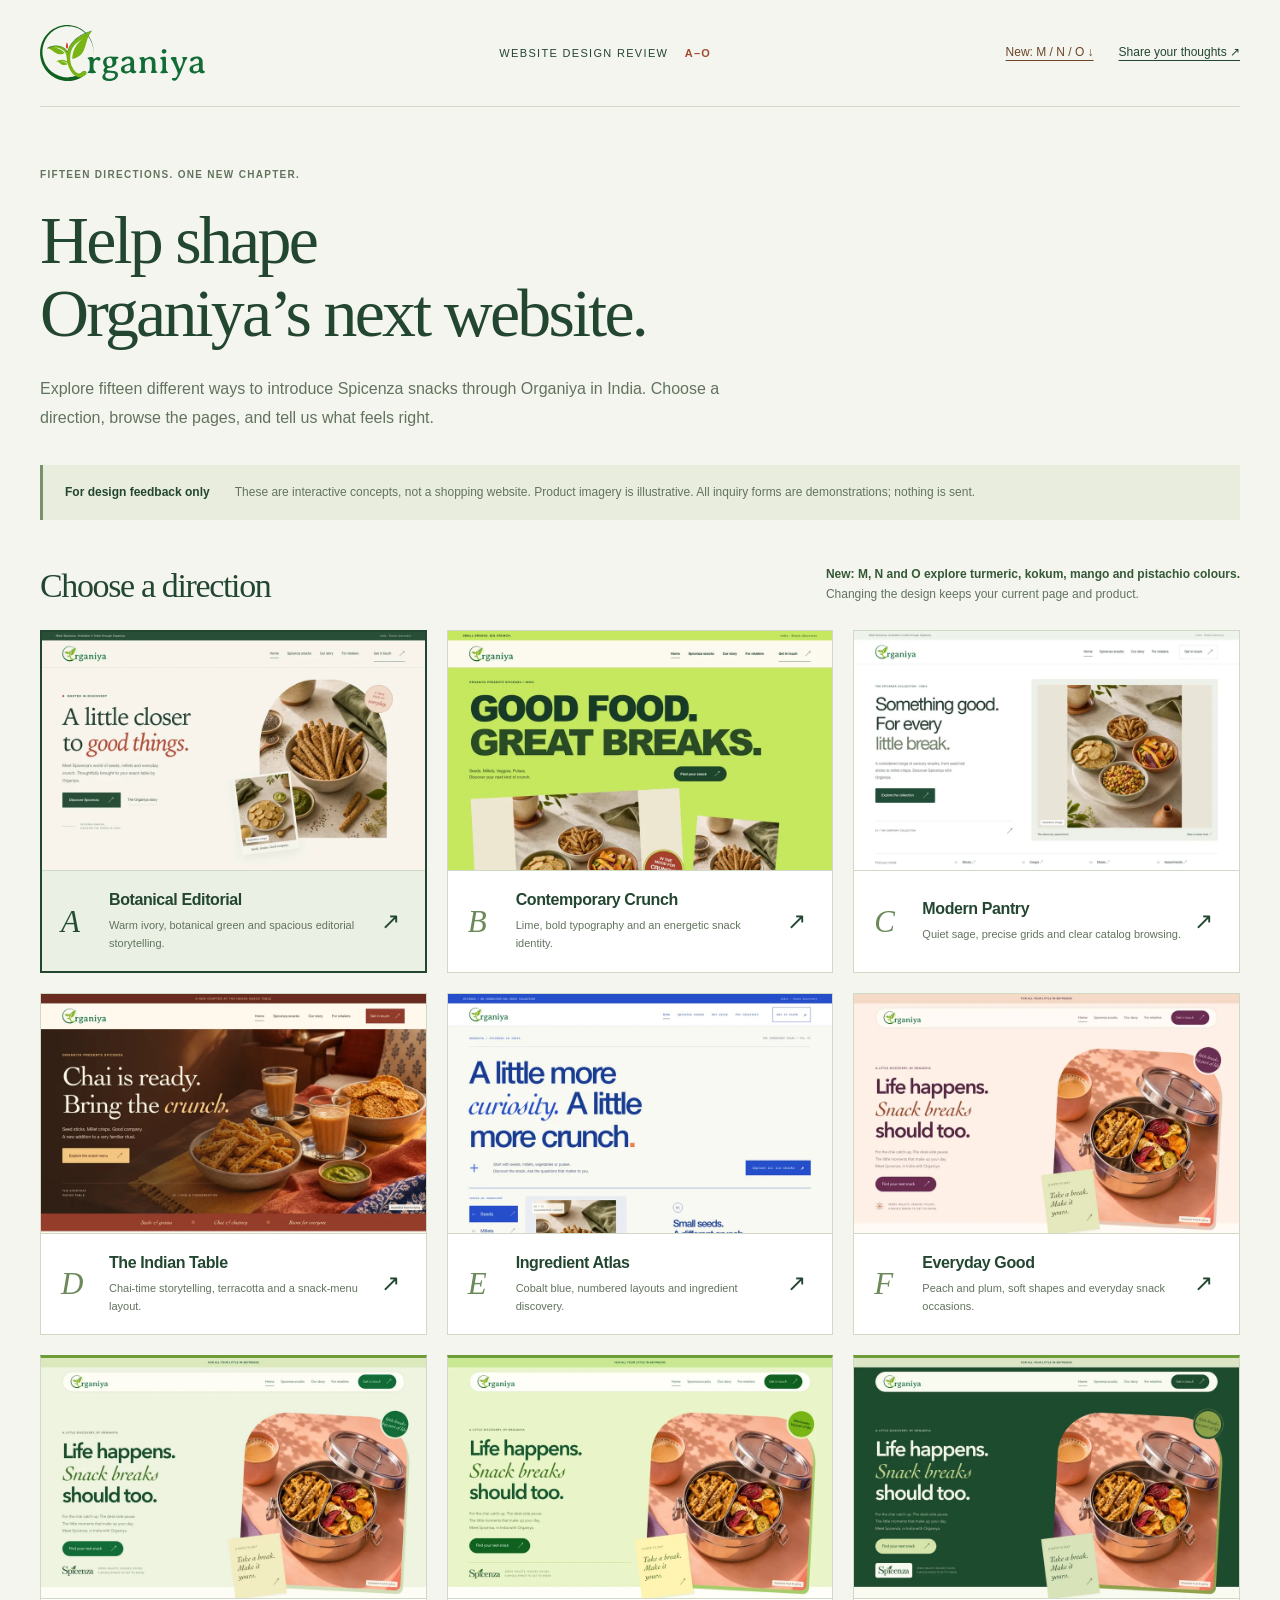
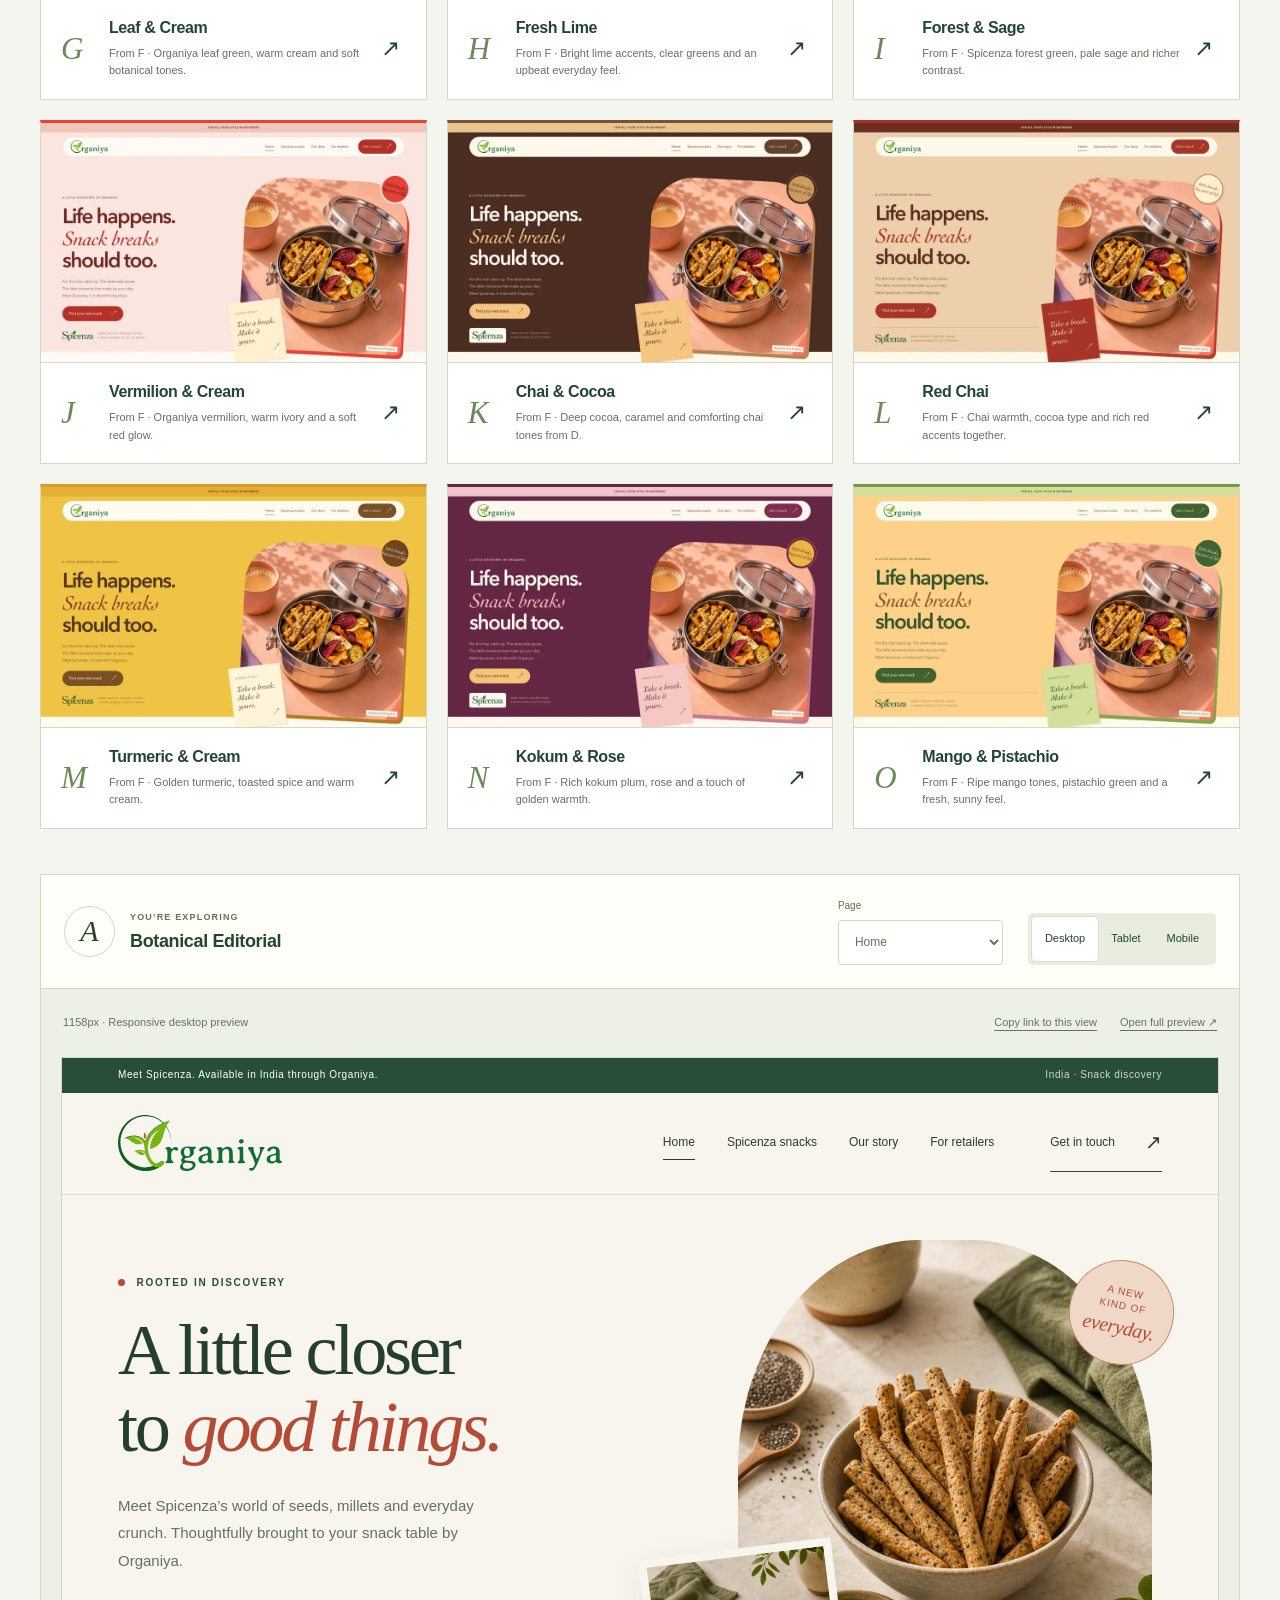
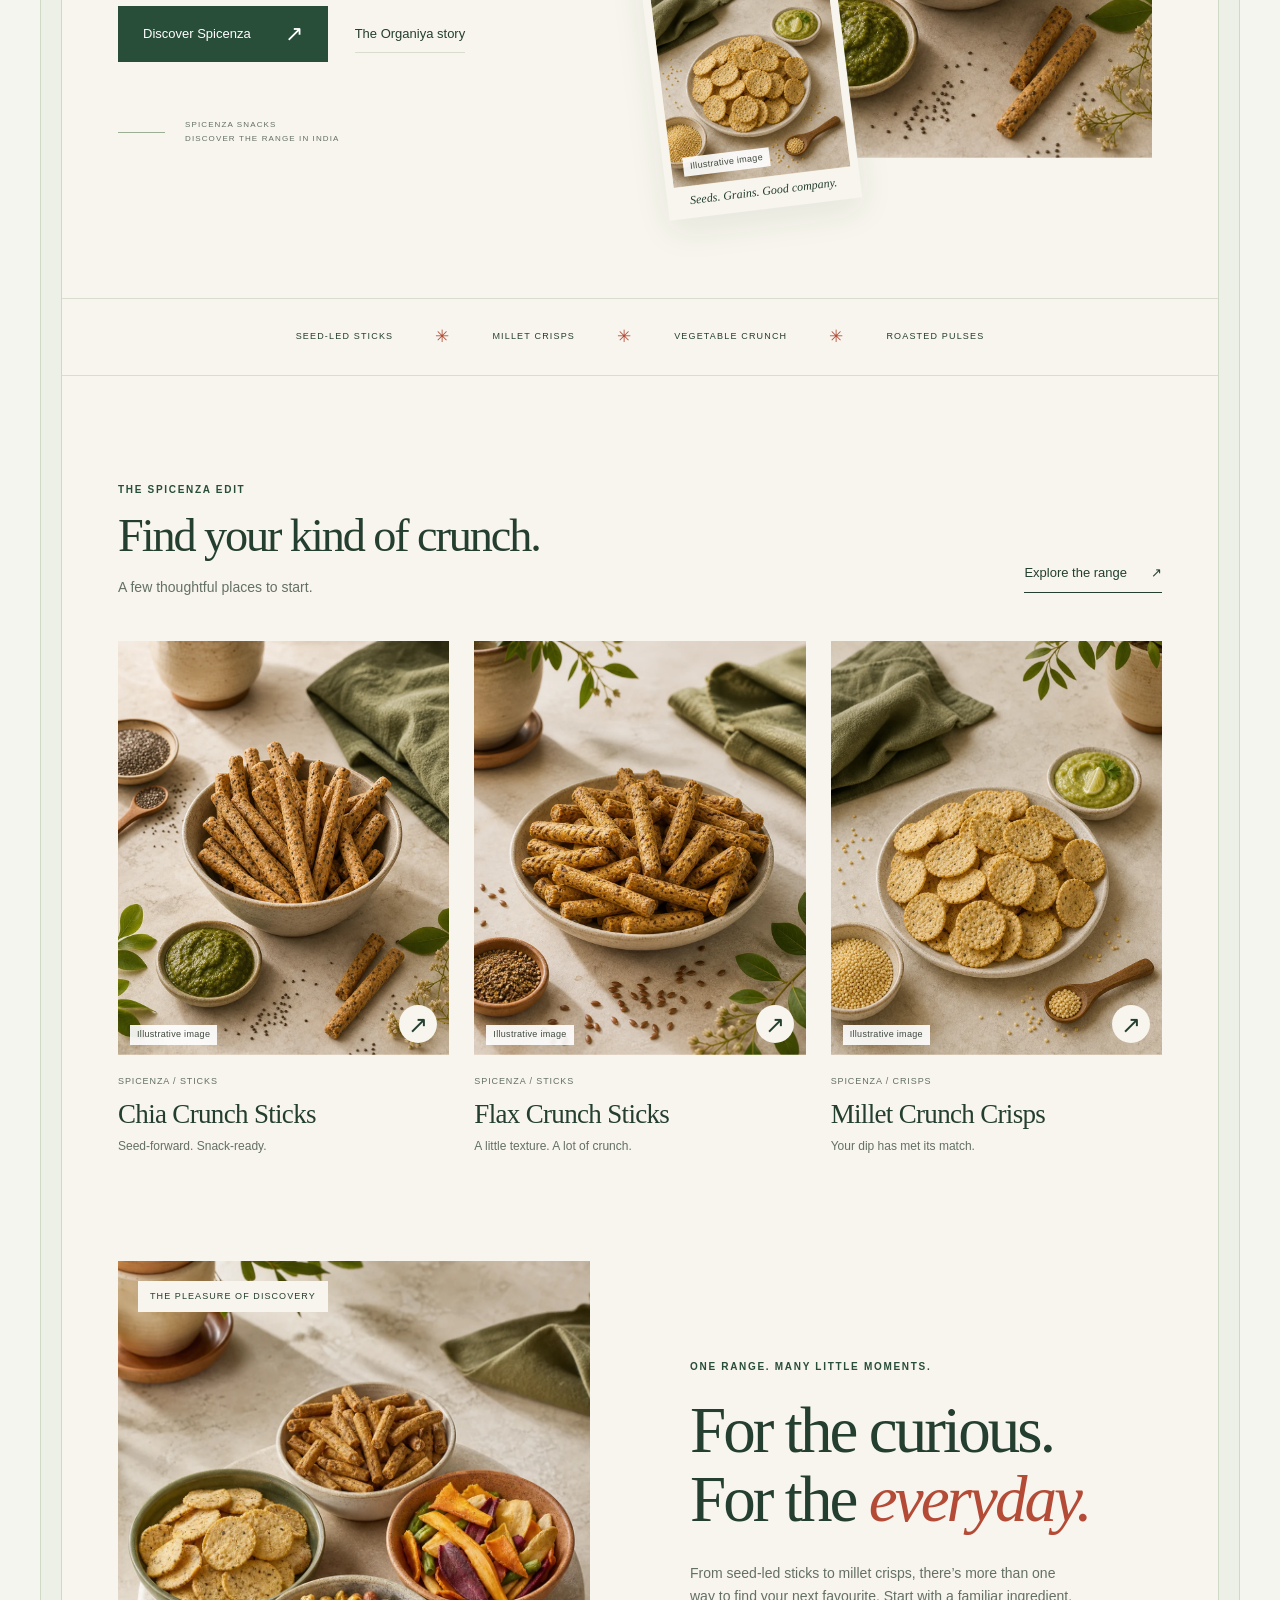
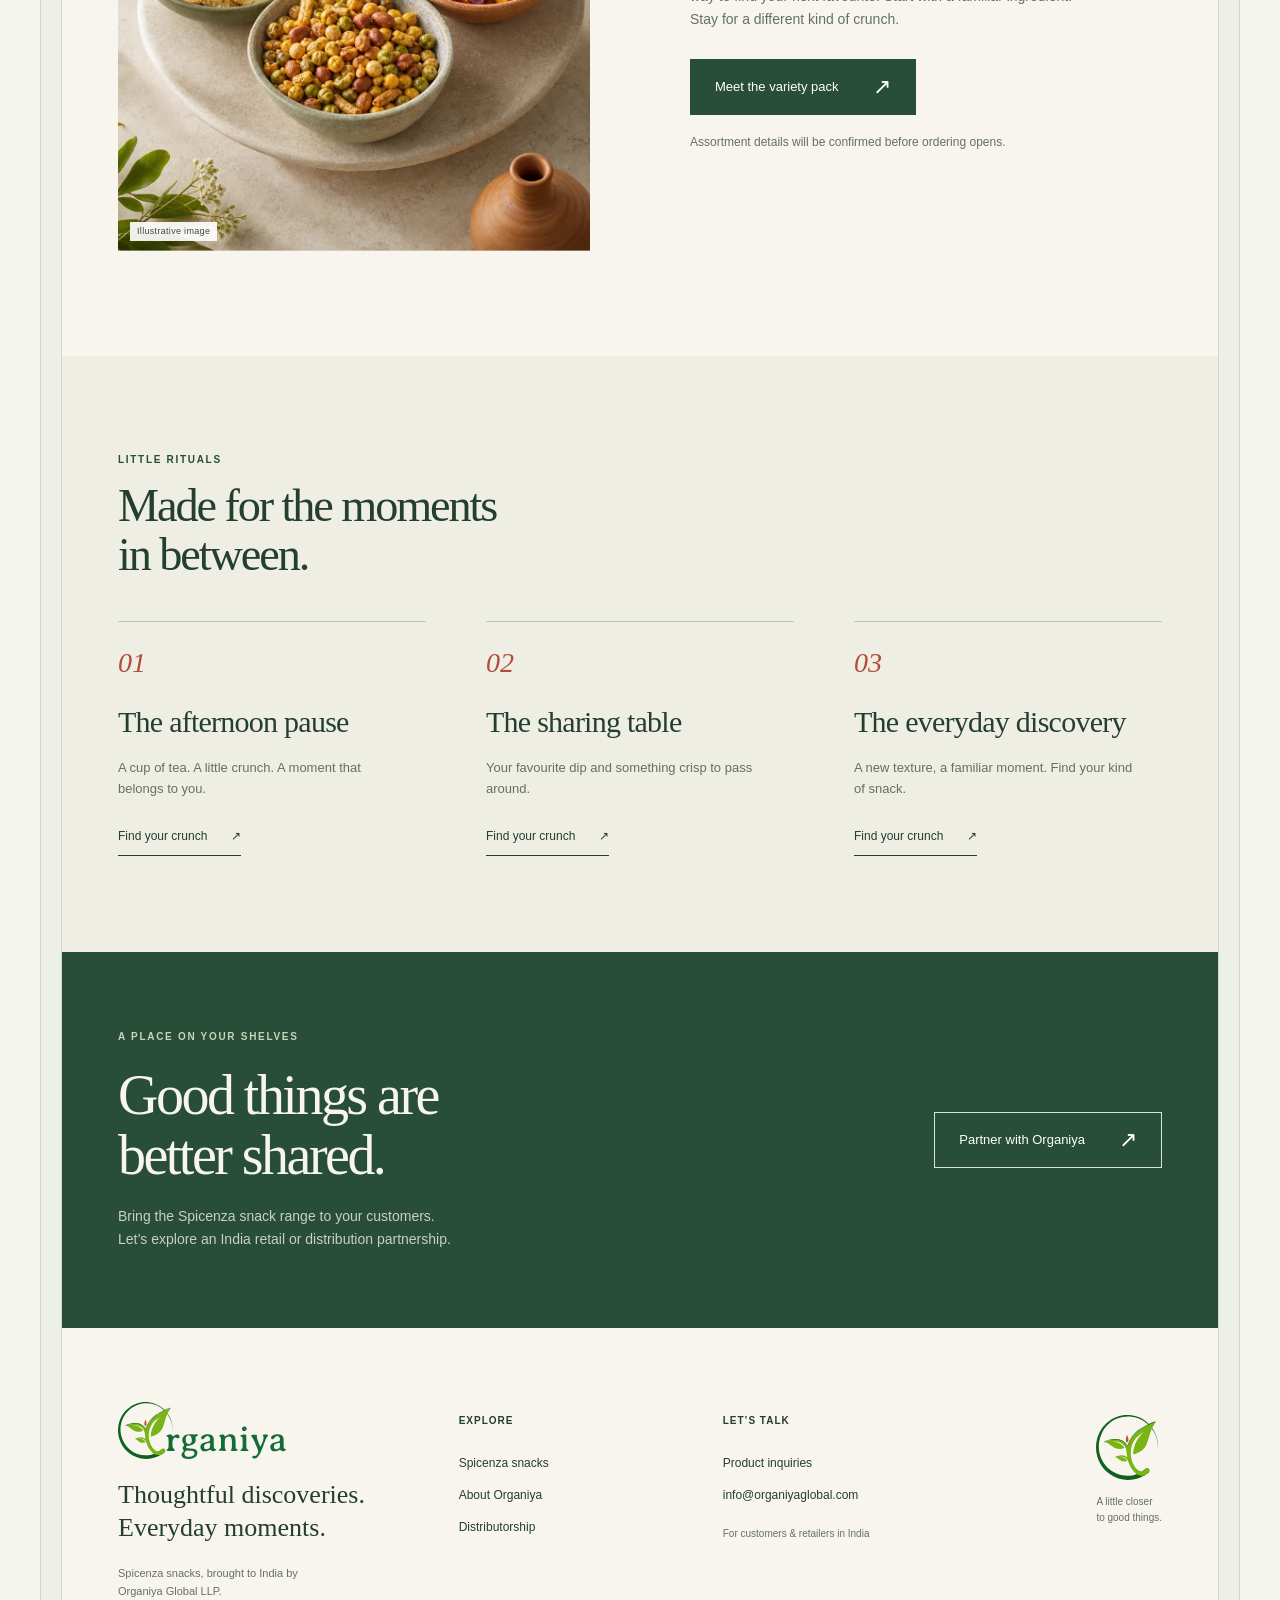
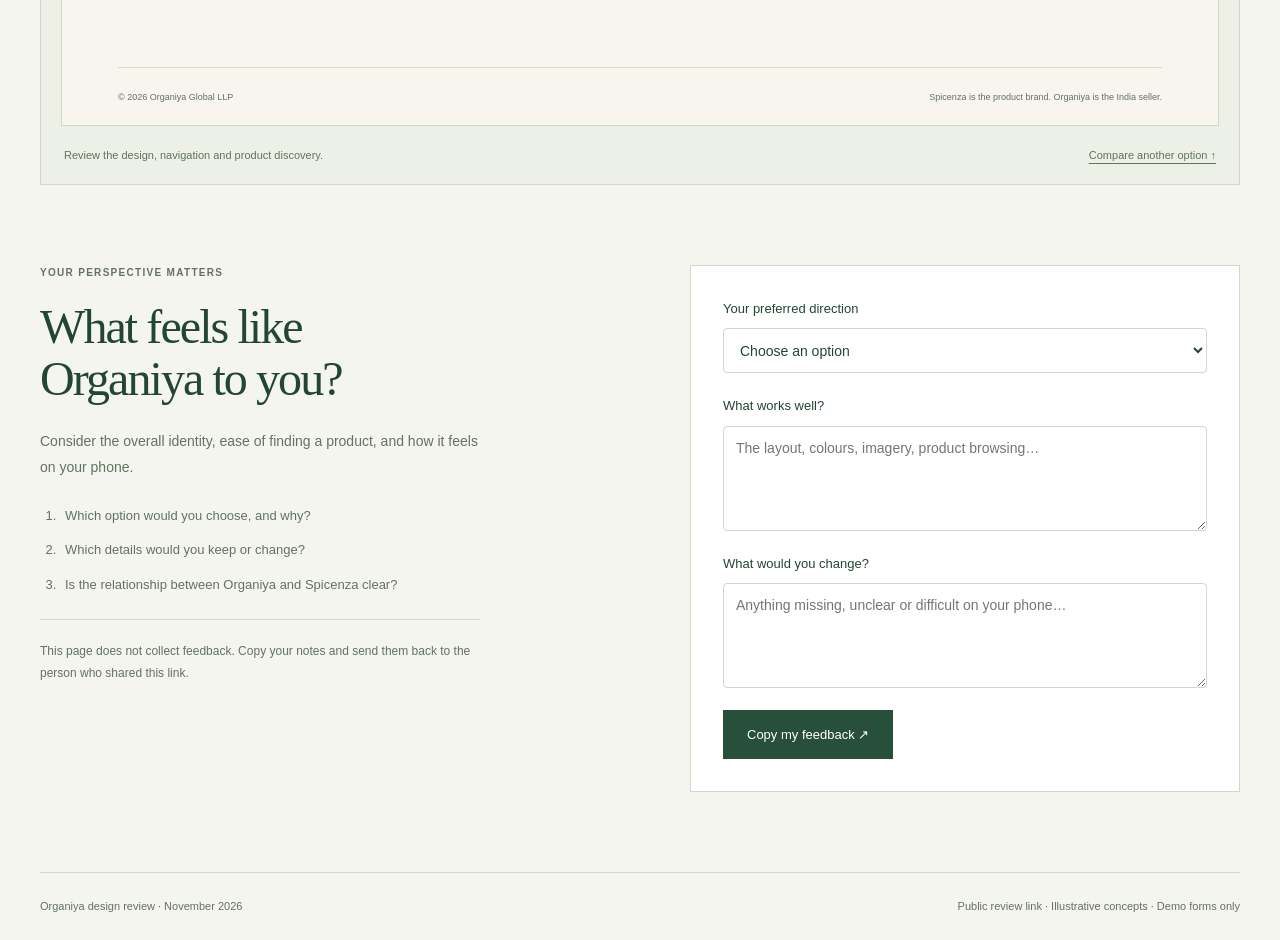
==== commit 2a9821c5: "Add turmeric kokum and mango design options M N O" ====
--- a/index.html
+++ b/index.html
@@ -3,20 +3,20 @@
 <head>
   <meta charset="utf-8"><meta name="viewport" content="width=device-width,initial-scale=1">
   <meta name="robots" content="noindex,nofollow,noarchive">
-  <meta name="description" content="Review twelve Organiya website concepts. Compare A–L, explore the products, and share your design feedback.">
-  <meta property="og:title" content="Organiya · Website design review A–L">
-  <meta property="og:description" content="Twelve directions. One new chapter. Explore the concepts and share your feedback.">
+  <meta name="description" content="Review fifteen Organiya website concepts. Compare A–O, explore the products, and share your design feedback.">
+  <meta property="og:title" content="Organiya · Website design review A–O">
+  <meta property="og:description" content="Fifteen directions. One new chapter. Explore the concepts and share your feedback.">
   <meta property="og:type" content="website">
-  <title>Organiya · Website design review A–L</title>
+  <title>Organiya · Website design review A–O</title>
   <link rel="icon" href="assets/mark.svg" type="image/svg+xml">
-  <link rel="stylesheet" href="review.css?v=4">
+  <link rel="stylesheet" href="review.css?v=5">
 </head>
 <body>
   <a class="skip" href="#options">Skip to design options</a>
-  <header class="review-header"><a href="./" aria-label="Organiya design review home"><img src="assets/logo.svg" alt="Organiya" width="180" height="61"></a><span>WEBSITE DESIGN REVIEW <b>A–L</b></span><div class="header-review-links"><a href="#option-j">New: J / K / L ↓</a><a href="#feedback">Share your thoughts ↗</a></div></header>
+  <header class="review-header"><a href="./" aria-label="Organiya design review home"><img src="assets/logo.svg" alt="Organiya" width="180" height="61"></a><span>WEBSITE DESIGN REVIEW <b>A–O</b></span><div class="header-review-links"><a href="#option-m">New: M / N / O ↓</a><a href="#feedback">Share your thoughts ↗</a></div></header>
   <main>
-    <section class="intro"><p class="eyebrow">TWELVE DIRECTIONS. ONE NEW CHAPTER.</p><h1>Help shape<br>Organiya’s next website.</h1><p class="lead">Explore twelve different ways to introduce Spicenza snacks through Organiya in India. Choose a direction, browse the pages, and tell us what feels right.</p><div class="review-notice"><span>For design feedback only</span><p>These are interactive concepts, not a shopping website. Product imagery is illustrative. All inquiry forms are demonstrations; nothing is sent.</p></div></section>
-    <section id="options" aria-labelledby="options-heading"><div class="section-title"><h2 id="options-heading">Choose a direction</h2><p><strong>New: J, K and L explore red, chai brown and a blend of both.</strong><br>Changing the design keeps your current page and product.</p></div><div id="option-grid" class="option-grid"></div></section>
+    <section class="intro"><p class="eyebrow">FIFTEEN DIRECTIONS. ONE NEW CHAPTER.</p><h1>Help shape<br>Organiya’s next website.</h1><p class="lead">Explore fifteen different ways to introduce Spicenza snacks through Organiya in India. Choose a direction, browse the pages, and tell us what feels right.</p><div class="review-notice"><span>For design feedback only</span><p>These are interactive concepts, not a shopping website. Product imagery is illustrative. All inquiry forms are demonstrations; nothing is sent.</p></div></section>
+    <section id="options" aria-labelledby="options-heading"><div class="section-title"><h2 id="options-heading">Choose a direction</h2><p><strong>New: M, N and O explore turmeric, kokum, mango and pistachio colours.</strong><br>Changing the design keeps your current page and product.</p></div><div id="option-grid" class="option-grid"></div></section>
     <section id="preview" class="preview" aria-label="Interactive design preview">
       <div class="preview-toolbar"><div class="current"><span id="current-letter">A</span><div><p class="eyebrow">YOU’RE EXPLORING</p><h2 id="current-name">Botanical Editorial</h2></div></div><div class="toolbar-fields"><label>Page<select id="page-select"><option value="home">Home</option><option value="catalog">Spicenza catalog</option><option value="product">Product details</option><option value="about">About Organiya</option><option value="distributors">Distributorship</option><option value="contact">Contact</option></select></label><label id="product-field" hidden>Product<select id="product-select"></select></label></div><div class="width-controls" role="group" aria-label="Preview size"><button data-width="desktop" aria-pressed="true">Desktop</button><button data-width="tablet" aria-pressed="false">Tablet</button><button data-width="mobile" aria-pressed="false">Mobile</button></div></div>
       <div class="preview-meta"><span id="viewport-label"></span><div><button id="copy-link">Copy link to this view</button><a id="full-preview" href="a-c/site.html?design=a&amp;page=home" target="_blank" rel="noopener">Open full preview ↗</a></div></div>
@@ -27,7 +27,7 @@
     <section id="feedback" class="feedback"><div><p class="eyebrow">YOUR PERSPECTIVE MATTERS</p><h2>What feels like<br>Organiya to you?</h2><p>Consider the overall identity, ease of finding a product, and how it feels on your phone.</p><ol><li>Which option would you choose, and why?</li><li>Which details would you keep or change?</li><li>Is the relationship between Organiya and Spicenza clear?</li></ol><p class="feedback-note">This page does not collect feedback. Copy your notes and send them back to the person who shared this link.</p></div><form id="feedback-form"><label>Your preferred direction<select id="preference"><option value="">Choose an option</option></select></label><label>What works well?<textarea id="likes" rows="3" placeholder="The layout, colours, imagery, product browsing…"></textarea></label><label>What would you change?<textarea id="changes" rows="3" placeholder="Anything missing, unclear or difficult on your phone…"></textarea></label><button class="primary-button" type="submit">Copy my feedback ↗</button><p id="feedback-status" class="status" role="status" aria-live="polite"></p><textarea id="copy-fallback" aria-label="Feedback ready to copy" readonly hidden></textarea></form></section>
   </main>
   <footer><span>Organiya design review · November 2026</span><span>Public review link · Illustrative concepts · Demo forms only</span></footer>
-  <noscript><div class="noscript"><p>Enable JavaScript to compare the interactive concepts. Direct previews:</p><a href="a-c/site.html?design=a">A</a> · <a href="a-c/site.html?design=b">B</a> · <a href="a-c/site.html?design=c">C</a> · <a href="d-f/site.html?design=d">D</a> · <a href="d-f/site.html?design=e">E</a> · <a href="d-f/site.html?design=f">F</a> · <a href="g-i/site.html?design=g">G</a> · <a href="g-i/site.html?design=h">H</a> · <a href="g-i/site.html?design=i">I</a> · <a href="j-l/site.html?design=j">J</a> · <a href="j-l/site.html?design=k">K</a> · <a href="j-l/site.html?design=l">L</a></div></noscript>
-  <script src="review.js?v=4"></script>
+  <noscript><div class="noscript"><p>Enable JavaScript to compare the interactive concepts. Direct previews:</p><a href="a-c/site.html?design=a">A</a> · <a href="a-c/site.html?design=b">B</a> · <a href="a-c/site.html?design=c">C</a> · <a href="d-f/site.html?design=d">D</a> · <a href="d-f/site.html?design=e">E</a> · <a href="d-f/site.html?design=f">F</a> · <a href="g-i/site.html?design=g">G</a> · <a href="g-i/site.html?design=h">H</a> · <a href="g-i/site.html?design=i">I</a> · <a href="j-l/site.html?design=j">J</a> · <a href="j-l/site.html?design=k">K</a> · <a href="j-l/site.html?design=l">L</a> · <a href="m-o/site.html?design=m">M</a> · <a href="m-o/site.html?design=n">N</a> · <a href="m-o/site.html?design=o">O</a></div></noscript>
+  <script src="review.js?v=5"></script>
 </body>
 </html>
--- a/review.css
+++ b/review.css
@@ -8,3 +8,5 @@
 .header-review-links{display:flex;align-items:center;gap:25px;font-size:12px}.header-review-links a:first-child{color:#427126}.section-title strong{font-weight:600;color:#345936}#option-g,#option-h,#option-i{border-top:3px solid #6d9c39}@media(max-width:650px){.header-review-links{font-size:10px;gap:8px;flex-direction:column;align-items:flex-end}}
 
 #option-j{border-top:3px solid #e34234}#option-k{border-top:3px solid #79503a}#option-l{border-top:3px solid #a73527}.header-review-links a:first-child{color:#a73527}
+
+#option-m{border-top:3px solid #d59d28}#option-n{border-top:3px solid #642842}#option-o{border-top:3px solid #799547}.header-review-links a:first-child{color:#6b4627}
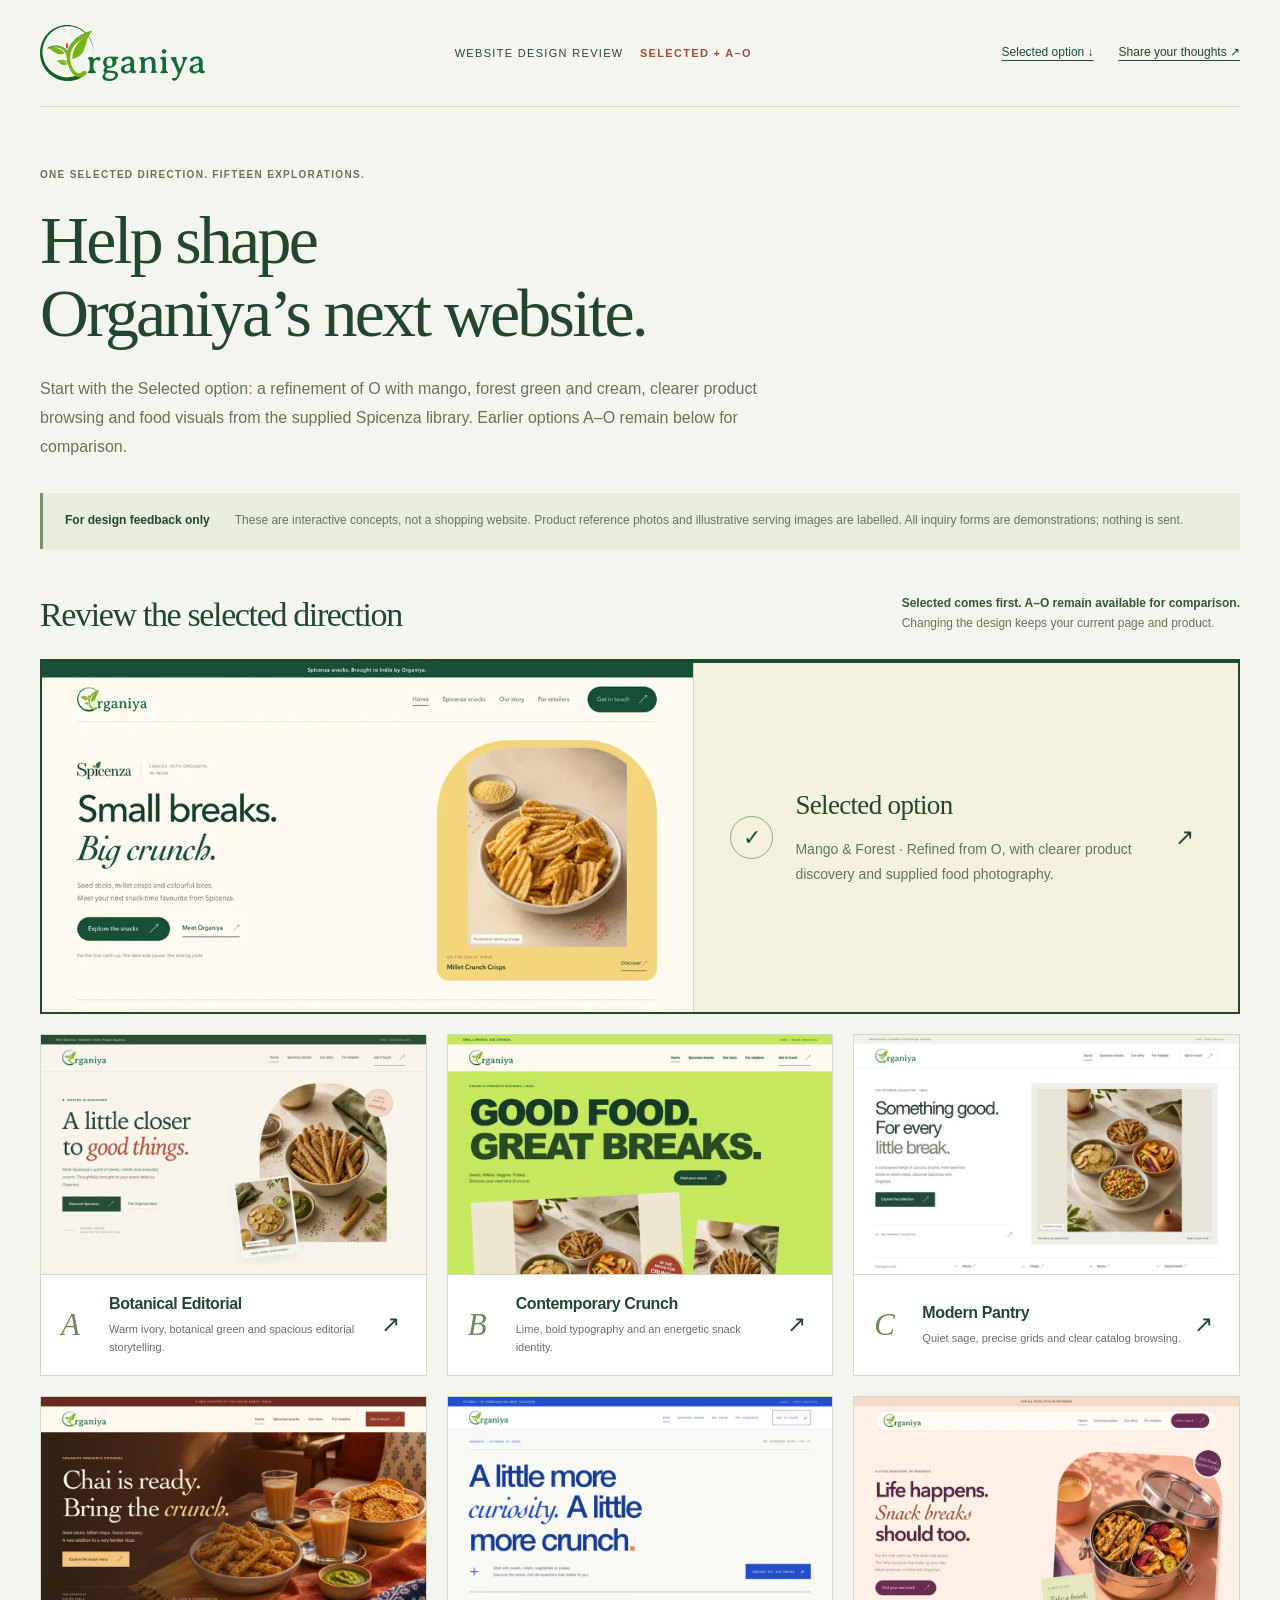
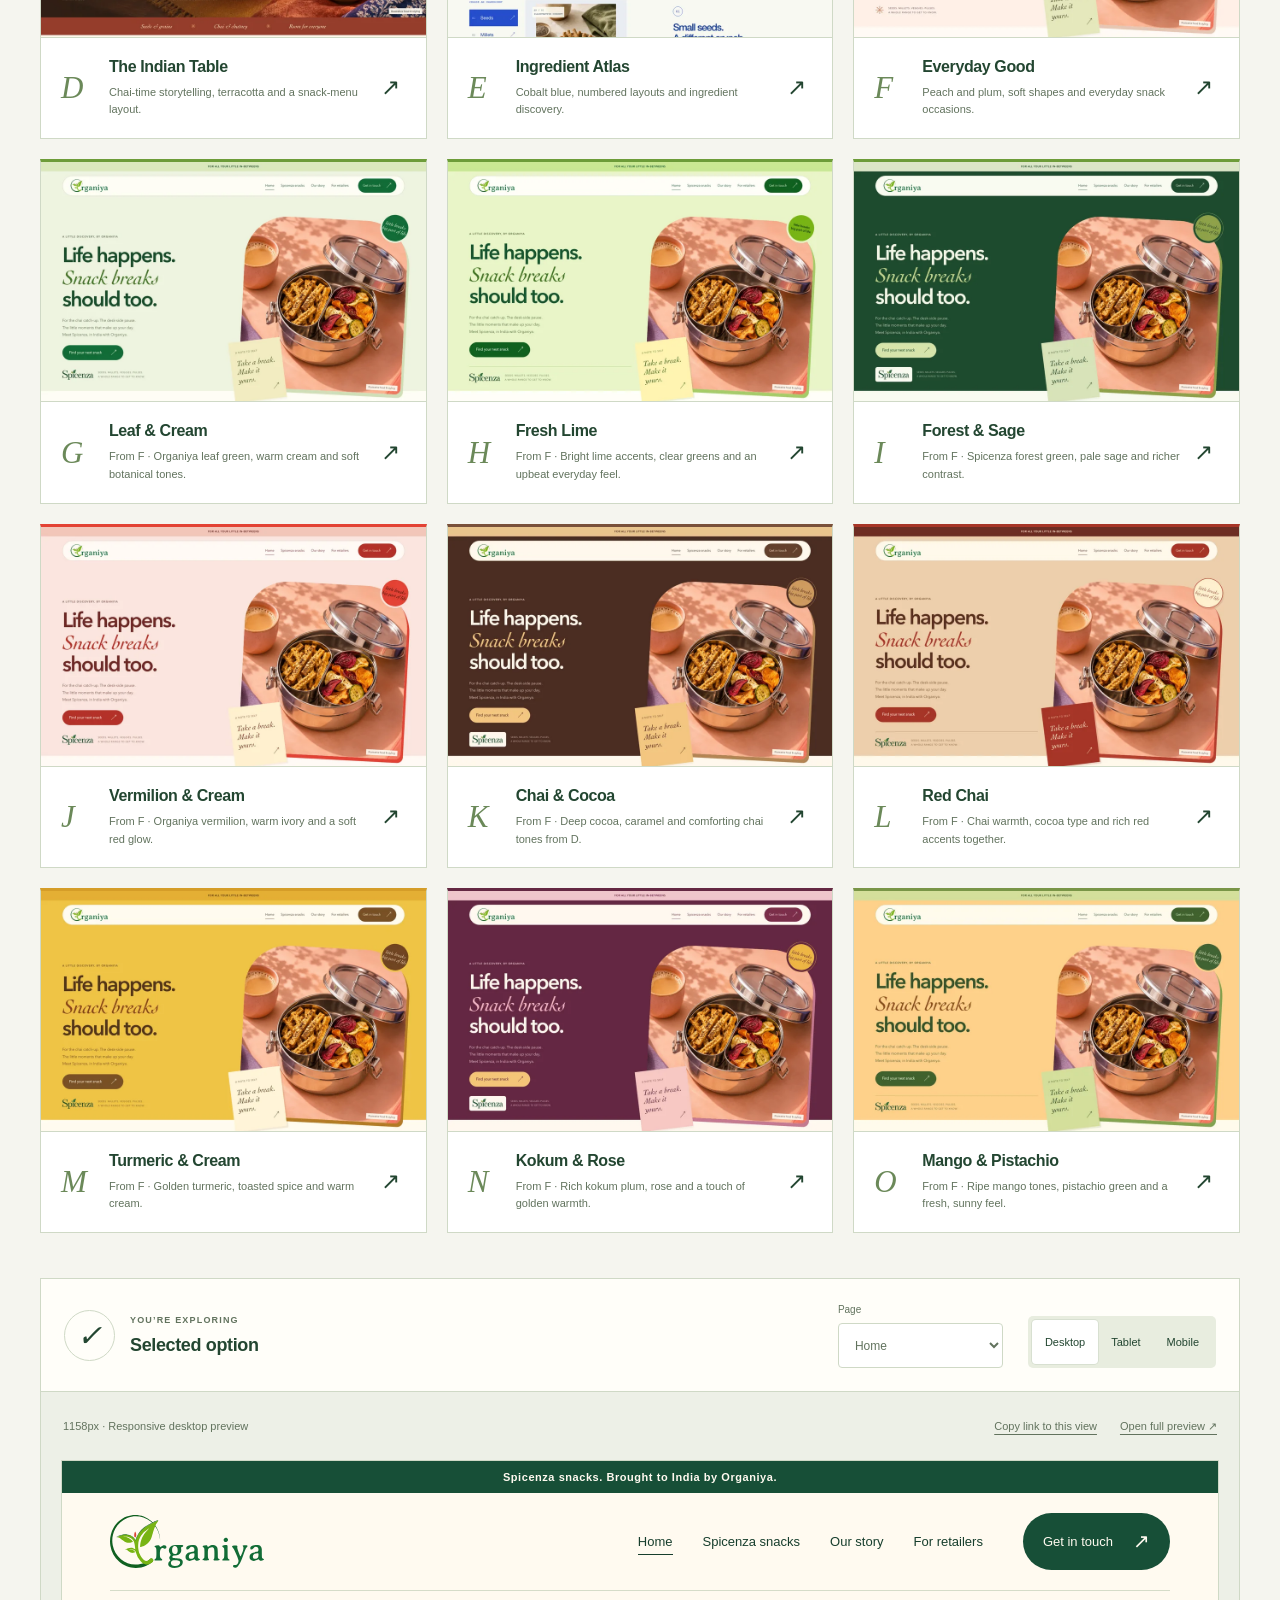
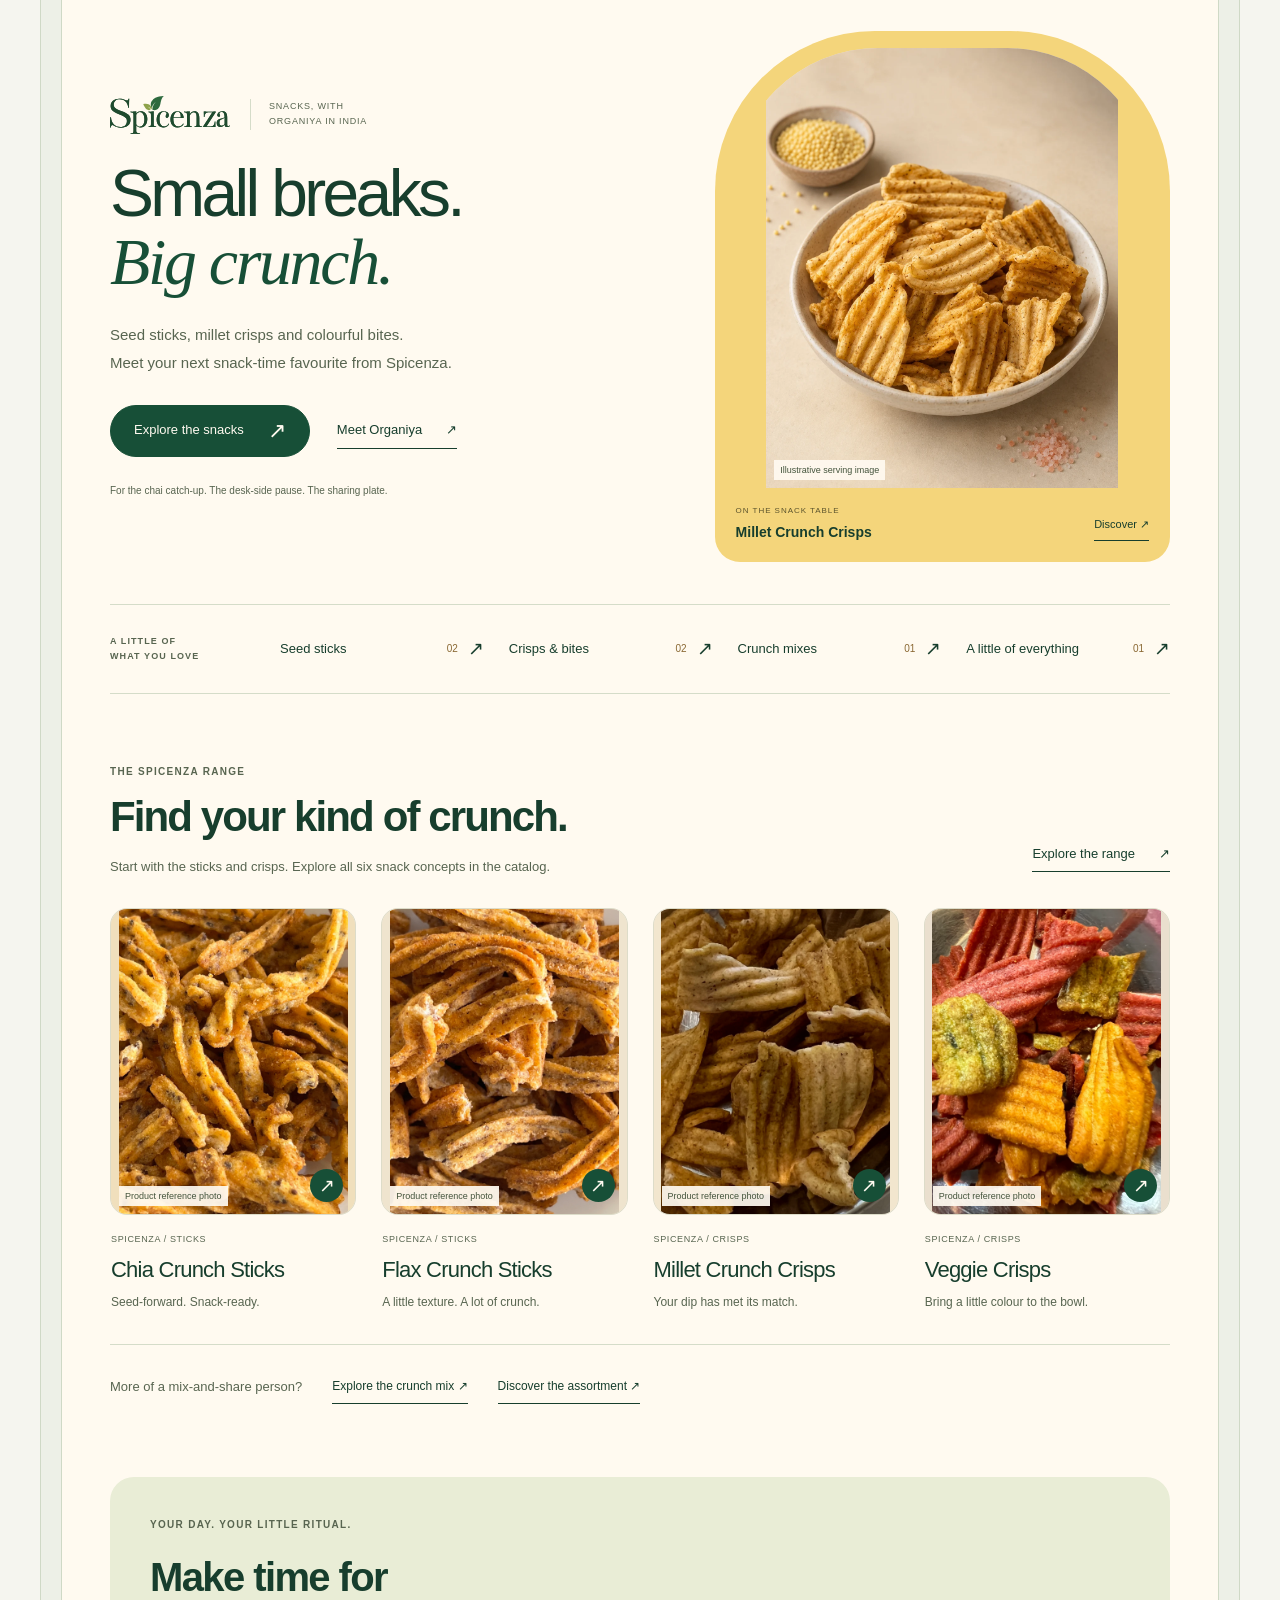
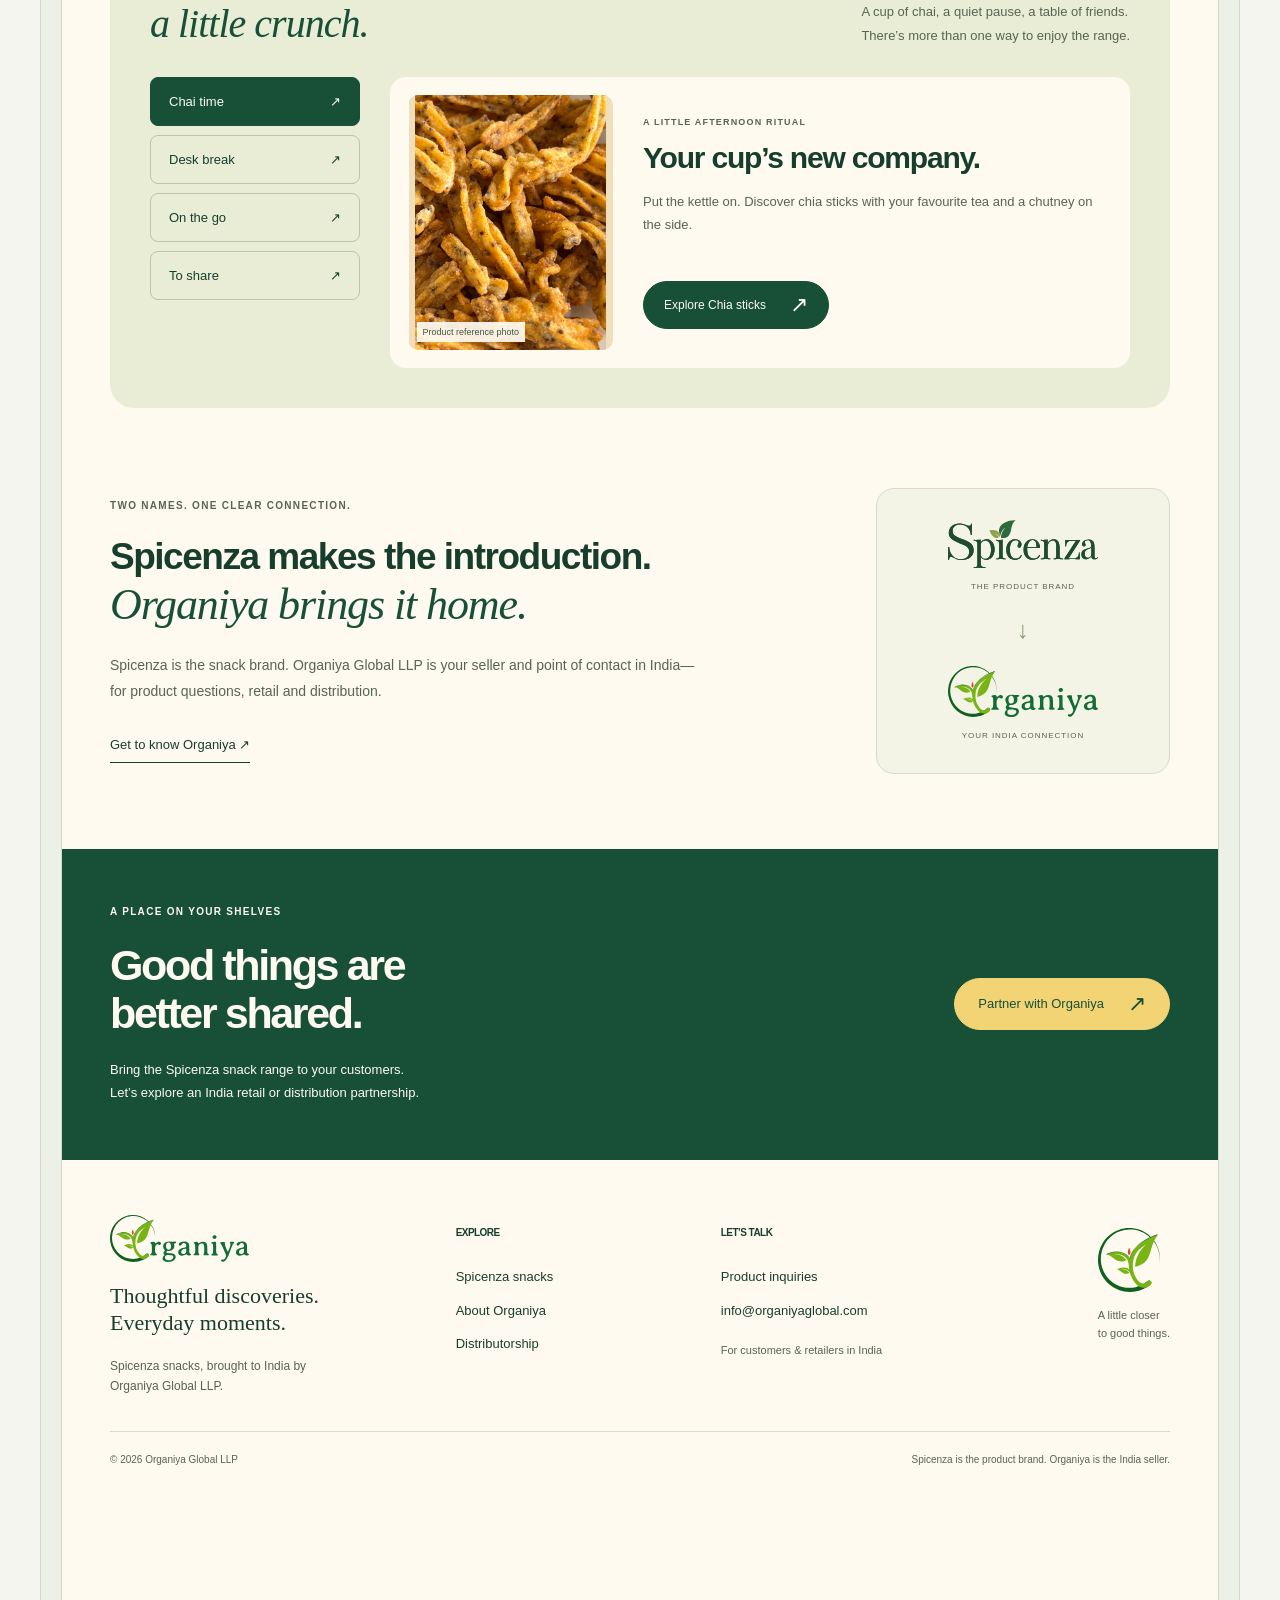
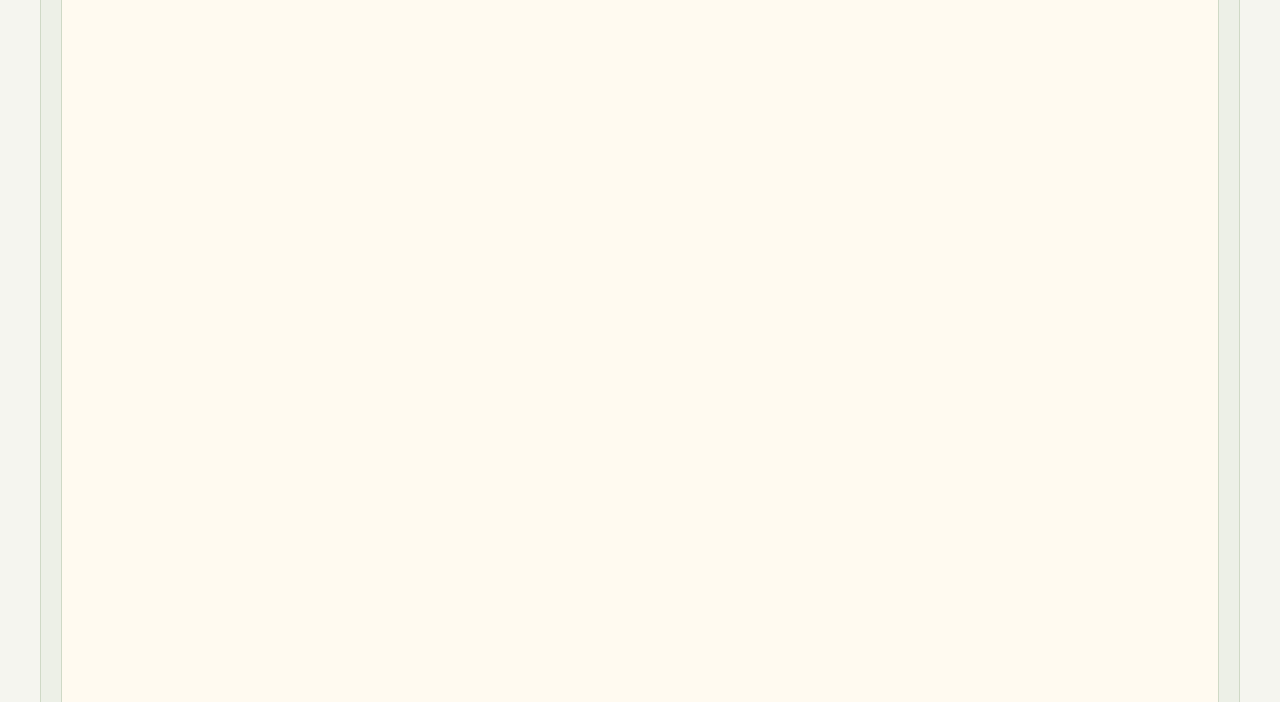
==== commit 60779bb1: "Add refined Selected Organiya design with supplied product imagery" ====
--- a/index.html
+++ b/index.html
@@ -3,31 +3,31 @@
 <head>
   <meta charset="utf-8"><meta name="viewport" content="width=device-width,initial-scale=1">
   <meta name="robots" content="noindex,nofollow,noarchive">
-  <meta name="description" content="Review fifteen Organiya website concepts. Compare A–O, explore the products, and share your design feedback.">
-  <meta property="og:title" content="Organiya · Website design review A–O">
-  <meta property="og:description" content="Fifteen directions. One new chapter. Explore the concepts and share your feedback.">
+  <meta name="description" content="Review the Selected Organiya design and fifteen earlier concepts. Explore the products and share your feedback.">
+  <meta property="og:title" content="Organiya · Selected design & alternatives">
+  <meta property="og:description" content="One selected direction. Fifteen explorations. Discover the refined Organiya website.">
   <meta property="og:type" content="website">
-  <title>Organiya · Website design review A–O</title>
+  <title>Organiya · Selected design & alternatives</title>
   <link rel="icon" href="assets/mark.svg" type="image/svg+xml">
-  <link rel="stylesheet" href="review.css?v=5">
+  <link rel="stylesheet" href="review.css?v=6">
 </head>
 <body>
   <a class="skip" href="#options">Skip to design options</a>
-  <header class="review-header"><a href="./" aria-label="Organiya design review home"><img src="assets/logo.svg" alt="Organiya" width="180" height="61"></a><span>WEBSITE DESIGN REVIEW <b>A–O</b></span><div class="header-review-links"><a href="#option-m">New: M / N / O ↓</a><a href="#feedback">Share your thoughts ↗</a></div></header>
+  <header class="review-header"><a href="./" aria-label="Organiya design review home"><img src="assets/logo.svg" alt="Organiya" width="180" height="61"></a><span>WEBSITE DESIGN REVIEW <b>SELECTED + A–O</b></span><div class="header-review-links"><a href="#option-selected">Selected option ↓</a><a href="#feedback">Share your thoughts ↗</a></div></header>
   <main>
-    <section class="intro"><p class="eyebrow">FIFTEEN DIRECTIONS. ONE NEW CHAPTER.</p><h1>Help shape<br>Organiya’s next website.</h1><p class="lead">Explore fifteen different ways to introduce Spicenza snacks through Organiya in India. Choose a direction, browse the pages, and tell us what feels right.</p><div class="review-notice"><span>For design feedback only</span><p>These are interactive concepts, not a shopping website. Product imagery is illustrative. All inquiry forms are demonstrations; nothing is sent.</p></div></section>
-    <section id="options" aria-labelledby="options-heading"><div class="section-title"><h2 id="options-heading">Choose a direction</h2><p><strong>New: M, N and O explore turmeric, kokum, mango and pistachio colours.</strong><br>Changing the design keeps your current page and product.</p></div><div id="option-grid" class="option-grid"></div></section>
+    <section class="intro"><p class="eyebrow">ONE SELECTED DIRECTION. FIFTEEN EXPLORATIONS.</p><h1>Help shape<br>Organiya’s next website.</h1><p class="lead">Start with the Selected option: a refinement of O with mango, forest green and cream, clearer product browsing and food visuals from the supplied Spicenza library. Earlier options A–O remain below for comparison.</p><div class="review-notice"><span>For design feedback only</span><p>These are interactive concepts, not a shopping website. Product reference photos and illustrative serving images are labelled. All inquiry forms are demonstrations; nothing is sent.</p></div></section>
+    <section id="options" aria-labelledby="options-heading"><div class="section-title"><h2 id="options-heading">Review the selected direction</h2><p><strong>Selected comes first. A–O remain available for comparison.</strong><br>Changing the design keeps your current page and product.</p></div><div id="option-grid" class="option-grid"></div></section>
     <section id="preview" class="preview" aria-label="Interactive design preview">
-      <div class="preview-toolbar"><div class="current"><span id="current-letter">A</span><div><p class="eyebrow">YOU’RE EXPLORING</p><h2 id="current-name">Botanical Editorial</h2></div></div><div class="toolbar-fields"><label>Page<select id="page-select"><option value="home">Home</option><option value="catalog">Spicenza catalog</option><option value="product">Product details</option><option value="about">About Organiya</option><option value="distributors">Distributorship</option><option value="contact">Contact</option></select></label><label id="product-field" hidden>Product<select id="product-select"></select></label></div><div class="width-controls" role="group" aria-label="Preview size"><button data-width="desktop" aria-pressed="true">Desktop</button><button data-width="tablet" aria-pressed="false">Tablet</button><button data-width="mobile" aria-pressed="false">Mobile</button></div></div>
-      <div class="preview-meta"><span id="viewport-label"></span><div><button id="copy-link">Copy link to this view</button><a id="full-preview" href="a-c/site.html?design=a&amp;page=home" target="_blank" rel="noopener">Open full preview ↗</a></div></div>
+      <div class="preview-toolbar"><div class="current"><span id="current-letter">✓</span><div><p class="eyebrow">YOU’RE EXPLORING</p><h2 id="current-name">Selected option</h2></div></div><div class="toolbar-fields"><label>Page<select id="page-select"><option value="home">Home</option><option value="catalog">Spicenza catalog</option><option value="product">Product details</option><option value="about">About Organiya</option><option value="distributors">Distributorship</option><option value="contact">Contact</option></select></label><label id="product-field" hidden>Product<select id="product-select"></select></label></div><div class="width-controls" role="group" aria-label="Preview size"><button data-width="desktop" aria-pressed="true">Desktop</button><button data-width="tablet" aria-pressed="false">Tablet</button><button data-width="mobile" aria-pressed="false">Mobile</button></div></div>
+      <div class="preview-meta"><span id="viewport-label"></span><div><button id="copy-link">Copy link to this view</button><a id="full-preview" href="selected/site.html?design=selected&amp;page=home" target="_blank" rel="noopener">Open full preview ↗</a></div></div>
       <p id="link-status" class="status" role="status" aria-live="polite"></p>
-      <div class="frame-stage"><iframe id="preview-frame" src="a-c/site.html?design=a&amp;page=home" title="Organiya — Botanical Editorial preview" scrolling="no"></iframe></div>
+      <div class="frame-stage"><iframe id="preview-frame" src="selected/site.html?design=selected&amp;page=home" title="Organiya — Selected option preview" scrolling="no"></iframe></div>
       <div class="preview-bottom"><span>Review the design, navigation and product discovery.</span><a href="#options">Compare another option ↑</a></div>
     </section>
     <section id="feedback" class="feedback"><div><p class="eyebrow">YOUR PERSPECTIVE MATTERS</p><h2>What feels like<br>Organiya to you?</h2><p>Consider the overall identity, ease of finding a product, and how it feels on your phone.</p><ol><li>Which option would you choose, and why?</li><li>Which details would you keep or change?</li><li>Is the relationship between Organiya and Spicenza clear?</li></ol><p class="feedback-note">This page does not collect feedback. Copy your notes and send them back to the person who shared this link.</p></div><form id="feedback-form"><label>Your preferred direction<select id="preference"><option value="">Choose an option</option></select></label><label>What works well?<textarea id="likes" rows="3" placeholder="The layout, colours, imagery, product browsing…"></textarea></label><label>What would you change?<textarea id="changes" rows="3" placeholder="Anything missing, unclear or difficult on your phone…"></textarea></label><button class="primary-button" type="submit">Copy my feedback ↗</button><p id="feedback-status" class="status" role="status" aria-live="polite"></p><textarea id="copy-fallback" aria-label="Feedback ready to copy" readonly hidden></textarea></form></section>
   </main>
   <footer><span>Organiya design review · November 2026</span><span>Public review link · Illustrative concepts · Demo forms only</span></footer>
-  <noscript><div class="noscript"><p>Enable JavaScript to compare the interactive concepts. Direct previews:</p><a href="a-c/site.html?design=a">A</a> · <a href="a-c/site.html?design=b">B</a> · <a href="a-c/site.html?design=c">C</a> · <a href="d-f/site.html?design=d">D</a> · <a href="d-f/site.html?design=e">E</a> · <a href="d-f/site.html?design=f">F</a> · <a href="g-i/site.html?design=g">G</a> · <a href="g-i/site.html?design=h">H</a> · <a href="g-i/site.html?design=i">I</a> · <a href="j-l/site.html?design=j">J</a> · <a href="j-l/site.html?design=k">K</a> · <a href="j-l/site.html?design=l">L</a> · <a href="m-o/site.html?design=m">M</a> · <a href="m-o/site.html?design=n">N</a> · <a href="m-o/site.html?design=o">O</a></div></noscript>
-  <script src="review.js?v=5"></script>
+  <noscript><div class="noscript"><p>Enable JavaScript to compare the interactive concepts. Direct previews:</p><a href="selected/site.html?design=selected">Selected option</a> · <a href="a-c/site.html?design=a">A</a> · <a href="a-c/site.html?design=b">B</a> · <a href="a-c/site.html?design=c">C</a> · <a href="d-f/site.html?design=d">D</a> · <a href="d-f/site.html?design=e">E</a> · <a href="d-f/site.html?design=f">F</a> · <a href="g-i/site.html?design=g">G</a> · <a href="g-i/site.html?design=h">H</a> · <a href="g-i/site.html?design=i">I</a> · <a href="j-l/site.html?design=j">J</a> · <a href="j-l/site.html?design=k">K</a> · <a href="j-l/site.html?design=l">L</a> · <a href="m-o/site.html?design=m">M</a> · <a href="m-o/site.html?design=n">N</a> · <a href="m-o/site.html?design=o">O</a></div></noscript>
+  <script src="review.js?v=6"></script>
 </body>
 </html>
--- a/review.css
+++ b/review.css
@@ -10,3 +10,5 @@
 #option-j{border-top:3px solid #e34234}#option-k{border-top:3px solid #79503a}#option-l{border-top:3px solid #a73527}.header-review-links a:first-child{color:#a73527}
 
 #option-m{border-top:3px solid #d59d28}#option-n{border-top:3px solid #642842}#option-o{border-top:3px solid #799547}.header-review-links a:first-child{color:#6b4627}
+
+#option-selected{grid-column:1/-1;display:grid;grid-template-columns:1.2fr 1fr;align-items:stretch;border:1px solid #95ae81;border-top:4px solid #174f37;background:#f3f2df}#option-selected>img{height:100%;max-height:350px;aspect-ratio:1.6;object-fit:cover;object-position:top;border-bottom:0;border-right:1px solid var(--line)}#option-selected .option-card-copy{padding:36px;grid-template-columns:45px 1fr 28px;gap:20px}#option-selected .option-letter{display:grid;place-items:center;border:1px solid #9ba67c;border-radius:50%;width:43px;height:43px;font:22px Arial;color:#174f37}#option-selected h3{font-size:27px;font-family:Georgia,serif;font-weight:400}#option-selected p{font-size:14px;line-height:1.8;margin-top:14px}.header-review-links a:first-child{color:#174f37}@media(max-width:800px){#option-selected .option-card-copy{padding:25px;grid-template-columns:32px 1fr;gap:15px}#option-selected .option-letter{width:31px;height:31px;font-size:18px}#option-selected .option-arrow{display:none}#option-selected h3{font-size:23px}#option-selected p{font-size:12px}}@media(max-width:600px){#option-selected{grid-template-columns:1fr}#option-selected>img{max-height:none;aspect-ratio:1.6;border-right:0;border-bottom:1px solid var(--line)}#option-selected .option-card-copy{display:grid;grid-template-columns:33px 1fr;padding:22px;gap:17px}#option-selected .option-letter{margin:0}#option-selected h3{font-size:25px}#option-selected p{font-size:12px;line-height:1.7;margin-top:9px}}
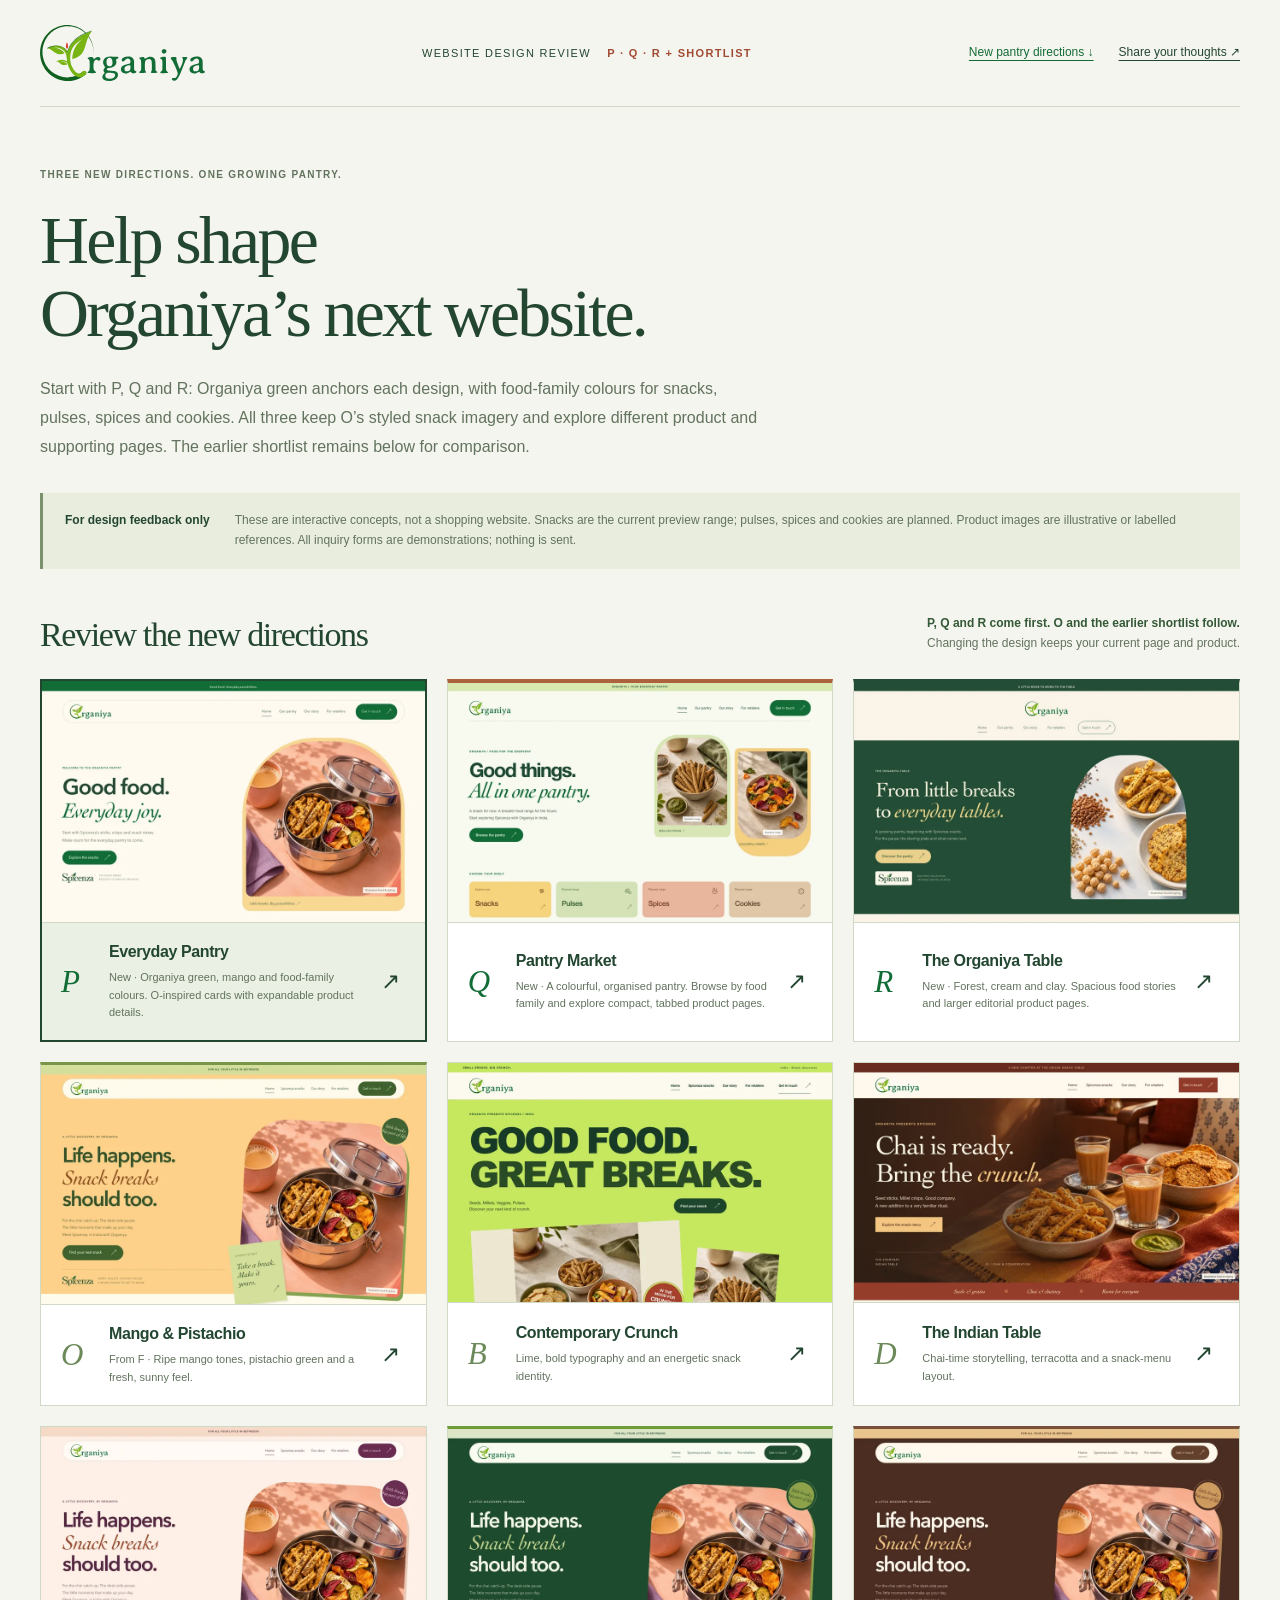
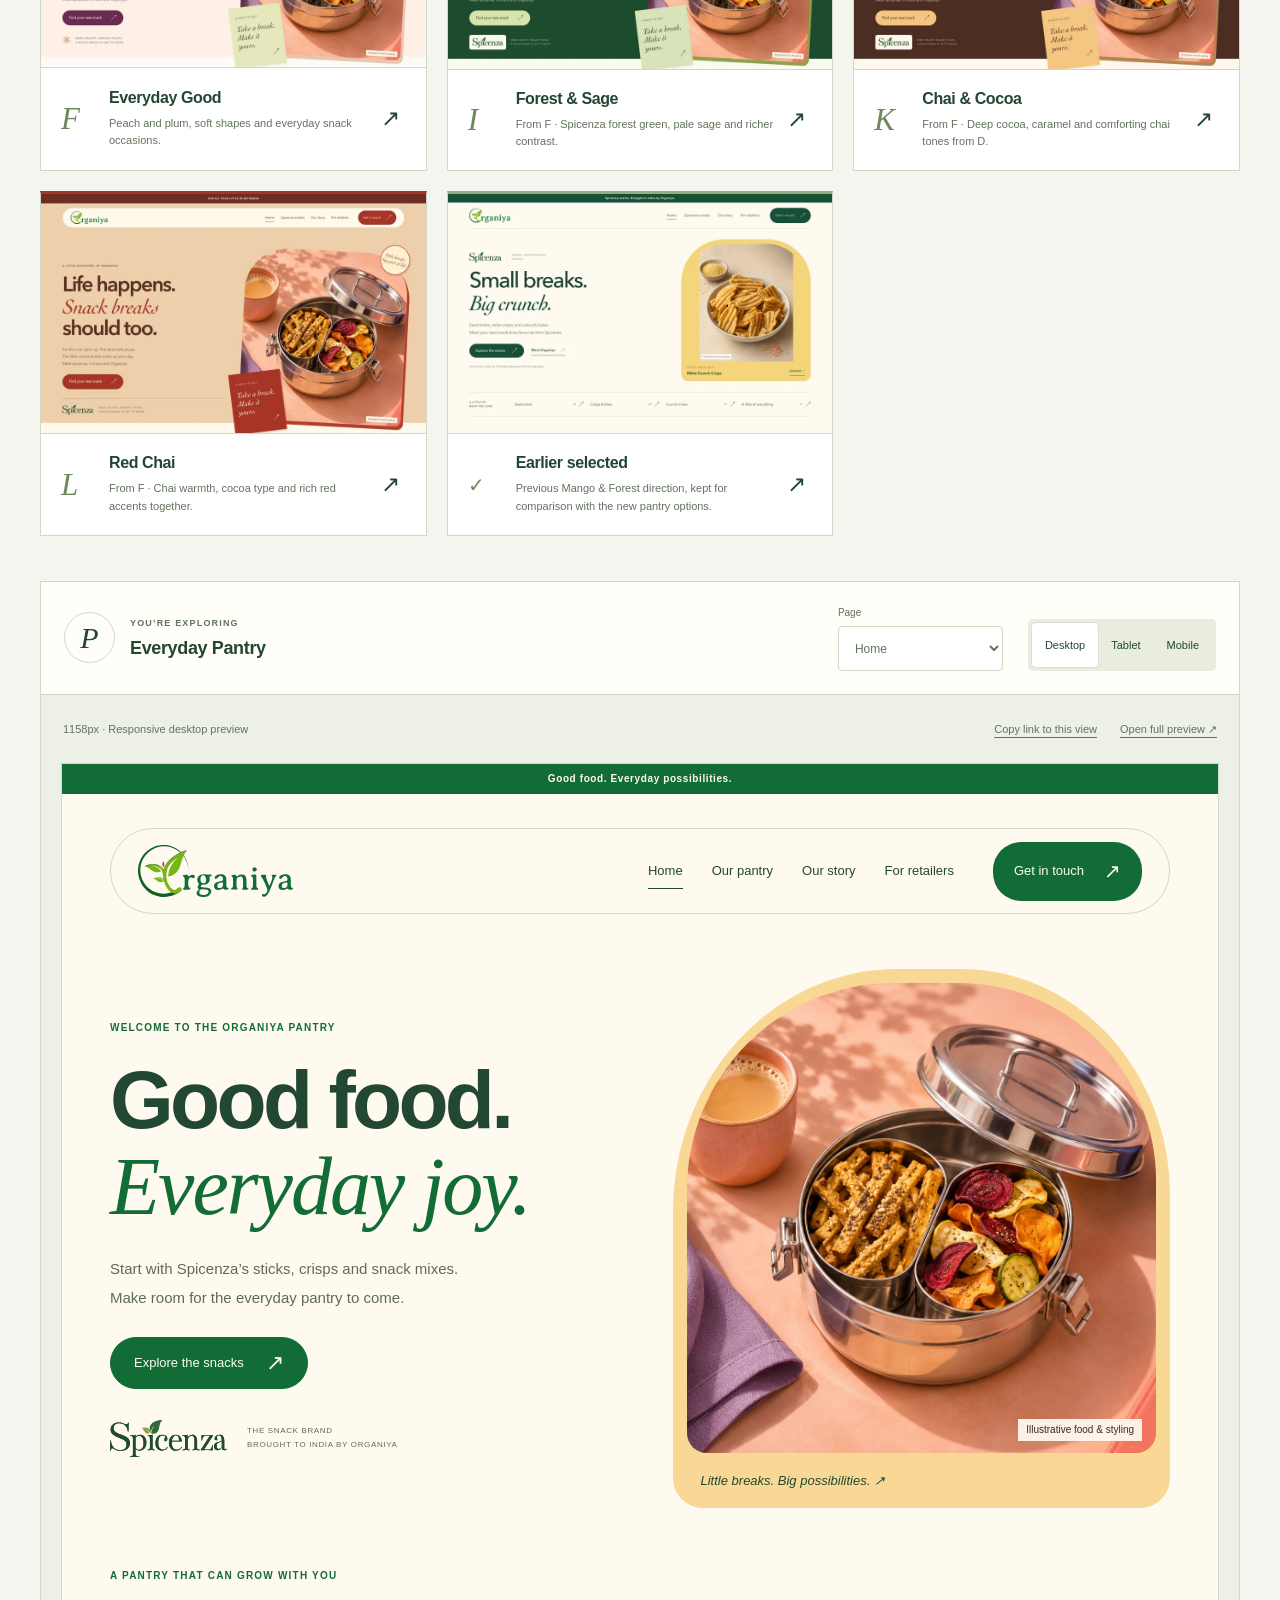
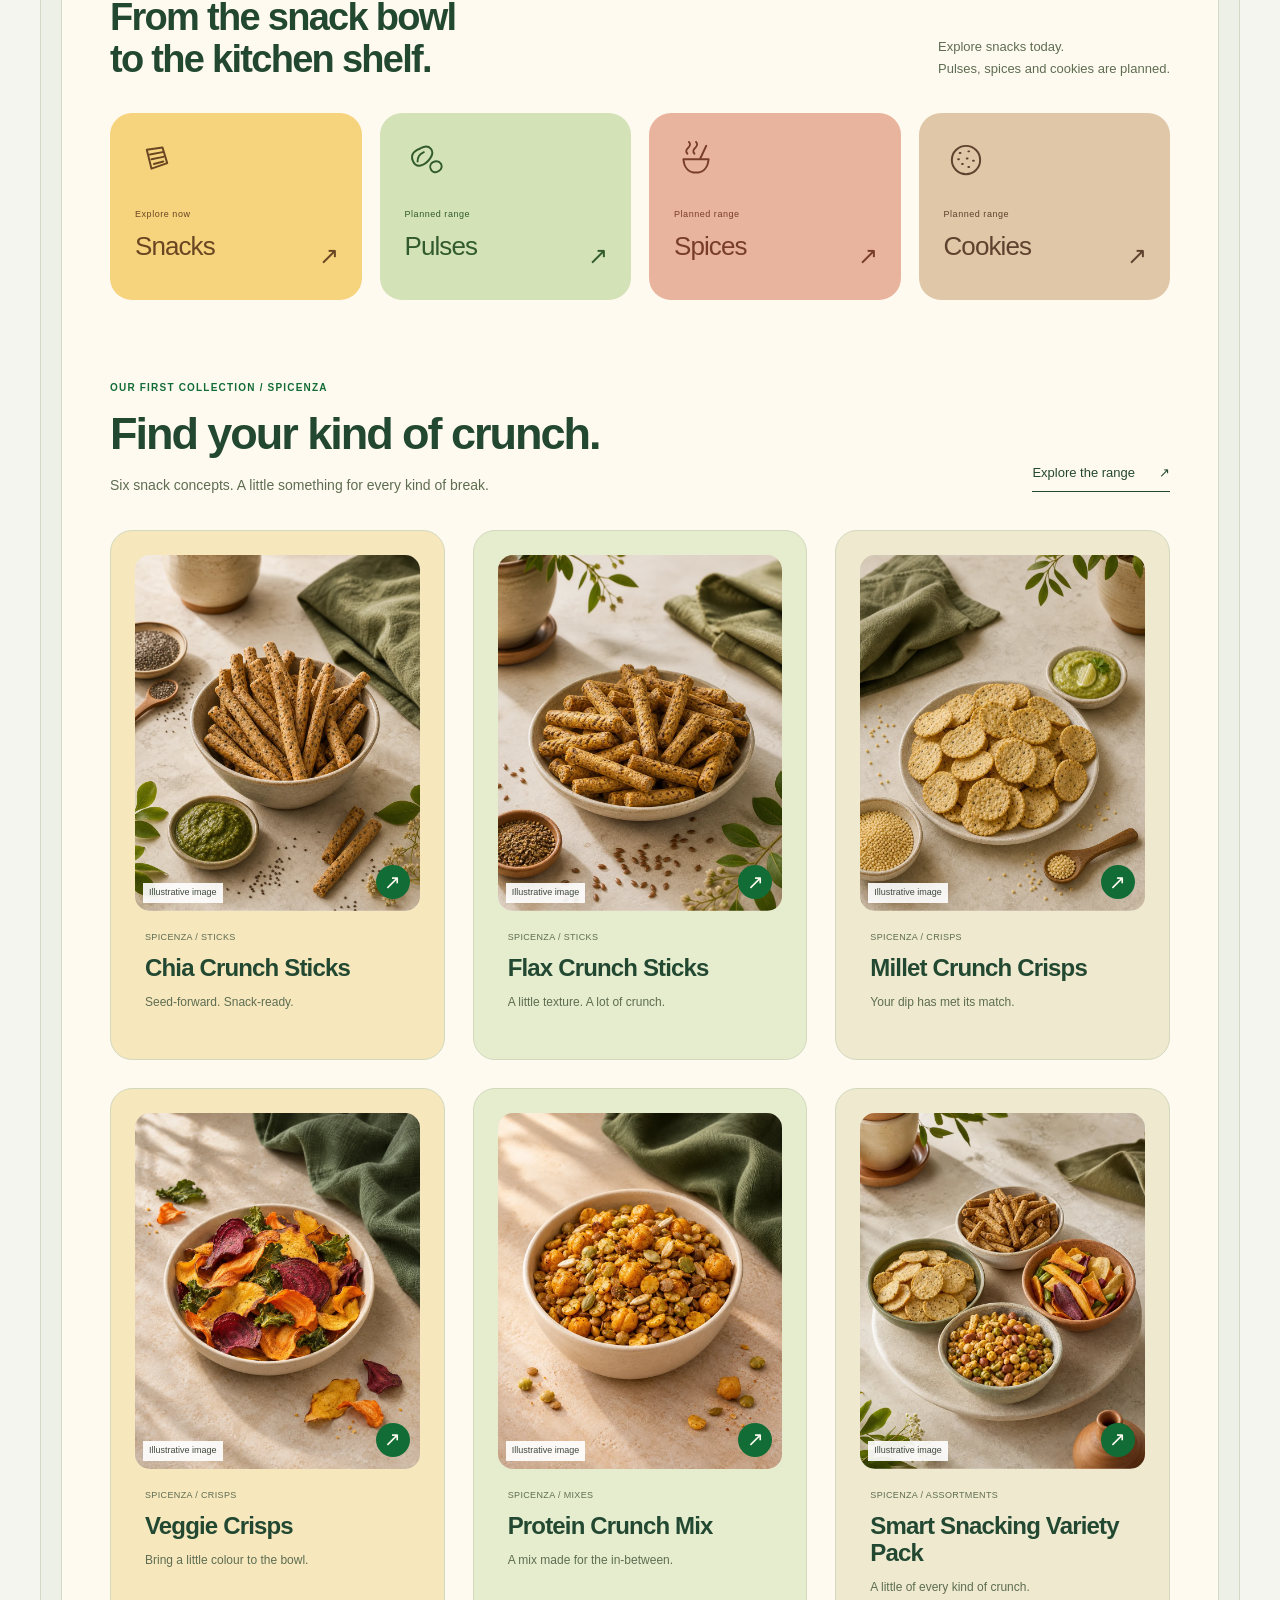
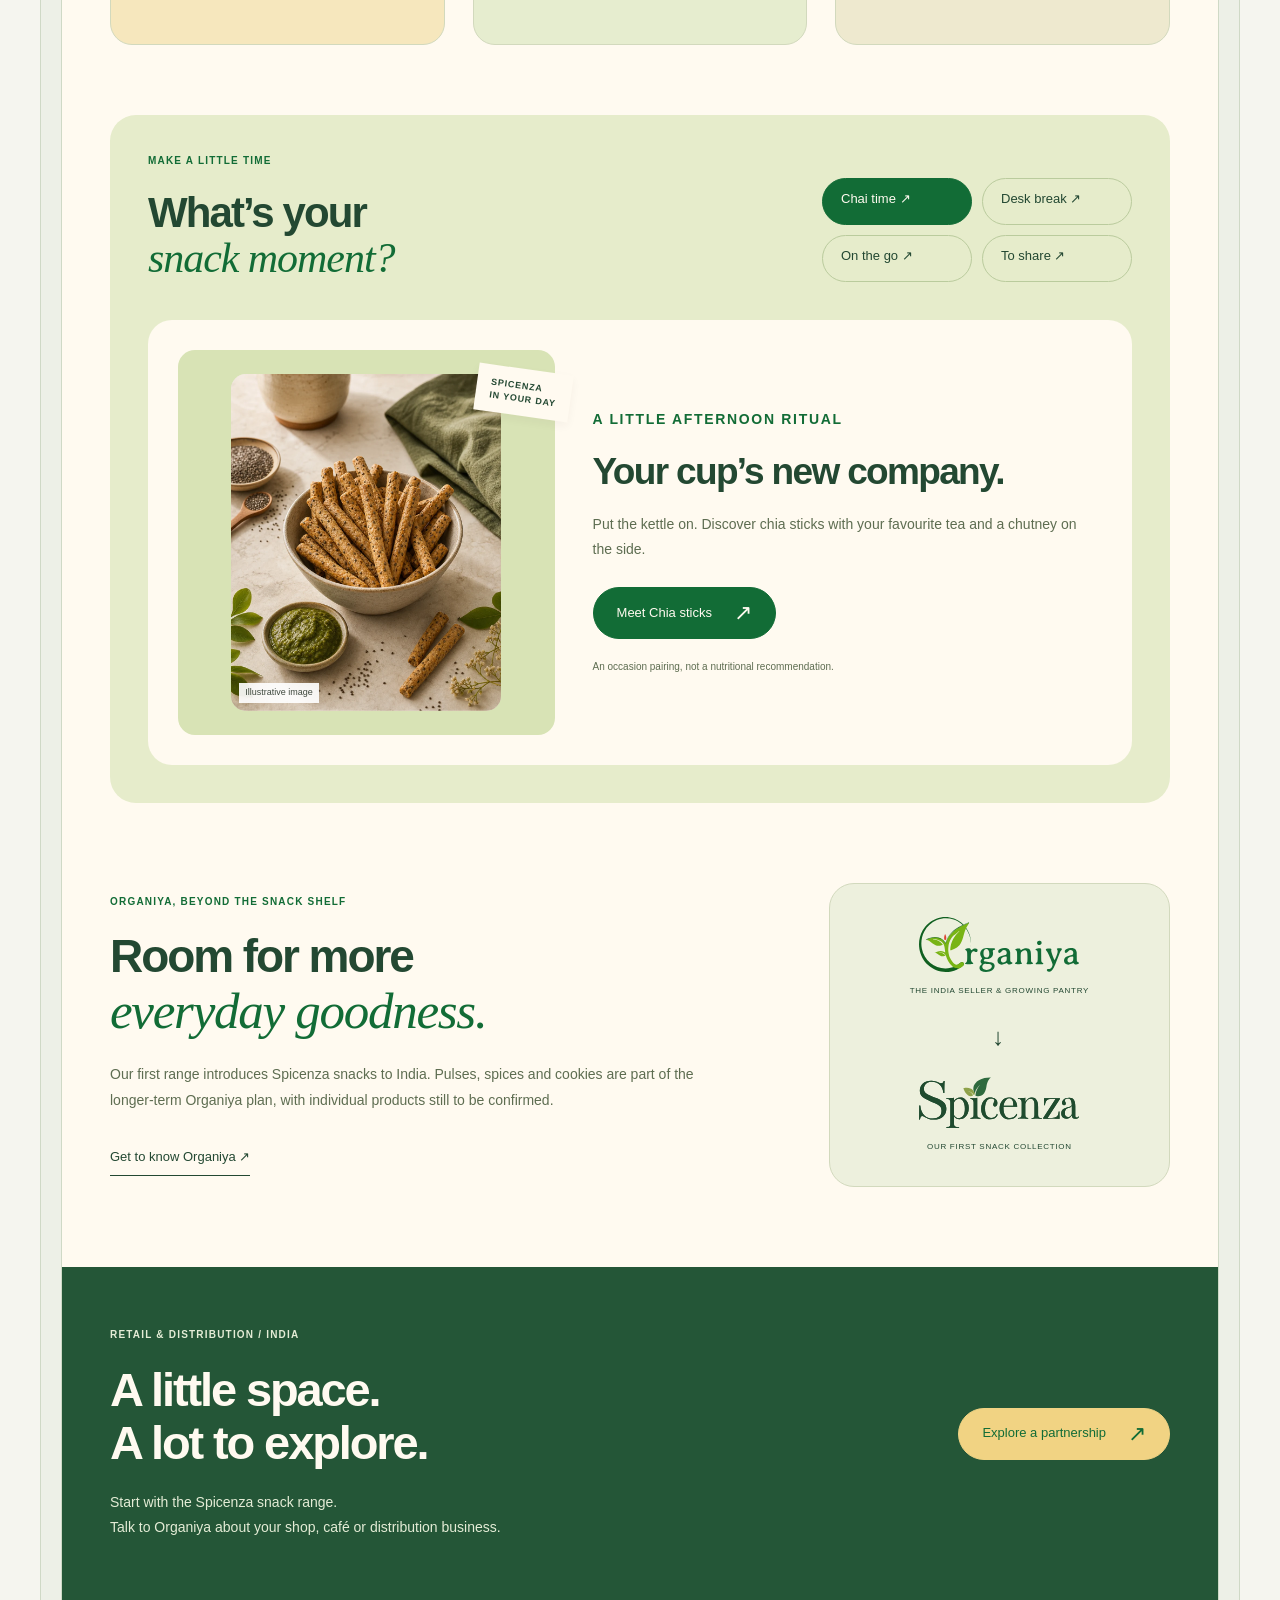
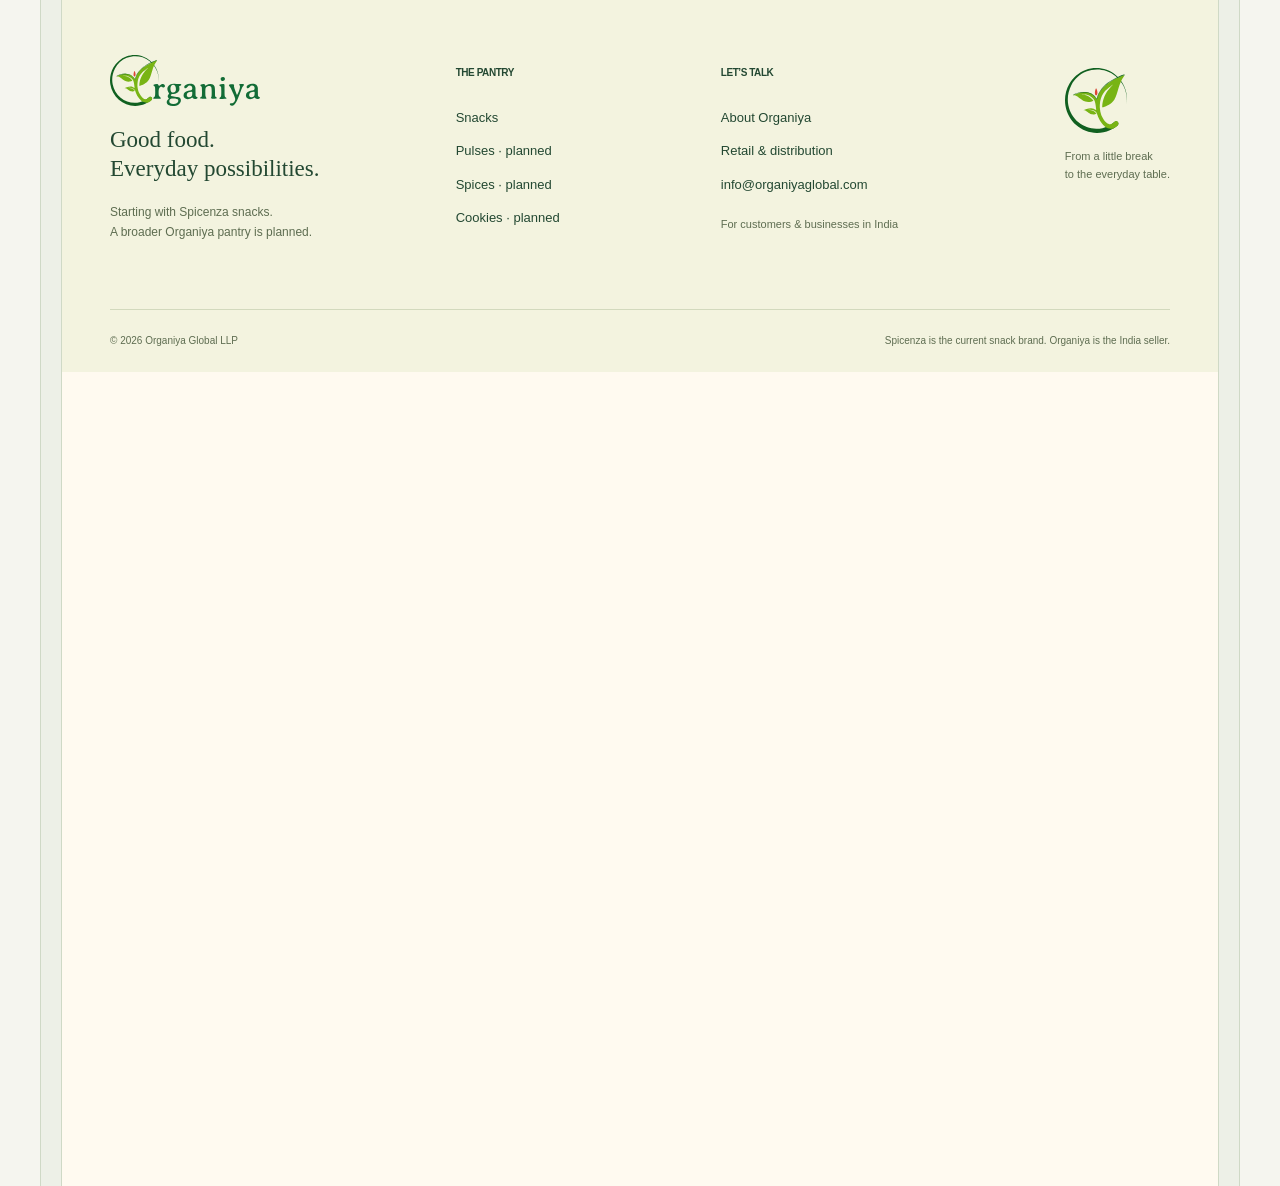
==== commit a48c443c: "Add three Organiya pantry directions and focus review shortlist" ====
--- a/index.html
+++ b/index.html
@@ -3,31 +3,31 @@
 <head>
   <meta charset="utf-8"><meta name="viewport" content="width=device-width,initial-scale=1">
   <meta name="robots" content="noindex,nofollow,noarchive">
-  <meta name="description" content="Review the Selected Organiya design and fifteen earlier concepts. Explore the products and share your feedback.">
-  <meta property="og:title" content="Organiya · Selected design & alternatives">
-  <meta property="og:description" content="One selected direction. Fifteen explorations. Discover the refined Organiya website.">
+  <meta name="description" content="Review three new Organiya pantry directions and a shortlist of earlier concepts. Explore snacks, planned food families and product pages.">
+  <meta property="og:title" content="Organiya · Three new pantry directions">
+  <meta property="og:description" content="Three new directions for a growing Organiya pantry. Compare P, Q and R with the earlier shortlist.">
   <meta property="og:type" content="website">
-  <title>Organiya · Selected design & alternatives</title>
+  <title>Organiya · Three new pantry directions</title>
   <link rel="icon" href="assets/mark.svg" type="image/svg+xml">
-  <link rel="stylesheet" href="review.css?v=6">
+  <link rel="stylesheet" href="review.css?v=7">
 </head>
 <body>
   <a class="skip" href="#options">Skip to design options</a>
-  <header class="review-header"><a href="./" aria-label="Organiya design review home"><img src="assets/logo.svg" alt="Organiya" width="180" height="61"></a><span>WEBSITE DESIGN REVIEW <b>SELECTED + A–O</b></span><div class="header-review-links"><a href="#option-selected">Selected option ↓</a><a href="#feedback">Share your thoughts ↗</a></div></header>
+  <header class="review-header"><a href="./" aria-label="Organiya design review home"><img src="assets/logo.svg" alt="Organiya" width="180" height="61"></a><span>WEBSITE DESIGN REVIEW <b>P · Q · R + SHORTLIST</b></span><div class="header-review-links"><a href="#option-p">New pantry directions ↓</a><a href="#feedback">Share your thoughts ↗</a></div></header>
   <main>
-    <section class="intro"><p class="eyebrow">ONE SELECTED DIRECTION. FIFTEEN EXPLORATIONS.</p><h1>Help shape<br>Organiya’s next website.</h1><p class="lead">Start with the Selected option: a refinement of O with mango, forest green and cream, clearer product browsing and food visuals from the supplied Spicenza library. Earlier options A–O remain below for comparison.</p><div class="review-notice"><span>For design feedback only</span><p>These are interactive concepts, not a shopping website. Product reference photos and illustrative serving images are labelled. All inquiry forms are demonstrations; nothing is sent.</p></div></section>
-    <section id="options" aria-labelledby="options-heading"><div class="section-title"><h2 id="options-heading">Review the selected direction</h2><p><strong>Selected comes first. A–O remain available for comparison.</strong><br>Changing the design keeps your current page and product.</p></div><div id="option-grid" class="option-grid"></div></section>
+    <section class="intro"><p class="eyebrow">THREE NEW DIRECTIONS. ONE GROWING PANTRY.</p><h1>Help shape<br>Organiya’s next website.</h1><p class="lead">Start with P, Q and R: Organiya green anchors each design, with food-family colours for snacks, pulses, spices and cookies. All three keep O’s styled snack imagery and explore different product and supporting pages. The earlier shortlist remains below for comparison.</p><div class="review-notice"><span>For design feedback only</span><p>These are interactive concepts, not a shopping website. Snacks are the current preview range; pulses, spices and cookies are planned. Product images are illustrative or labelled references. All inquiry forms are demonstrations; nothing is sent.</p></div></section>
+    <section id="options" aria-labelledby="options-heading"><div class="section-title"><h2 id="options-heading">Review the new directions</h2><p><strong>P, Q and R come first. O and the earlier shortlist follow.</strong><br>Changing the design keeps your current page and product.</p></div><div id="option-grid" class="option-grid"></div></section>
     <section id="preview" class="preview" aria-label="Interactive design preview">
-      <div class="preview-toolbar"><div class="current"><span id="current-letter">✓</span><div><p class="eyebrow">YOU’RE EXPLORING</p><h2 id="current-name">Selected option</h2></div></div><div class="toolbar-fields"><label>Page<select id="page-select"><option value="home">Home</option><option value="catalog">Spicenza catalog</option><option value="product">Product details</option><option value="about">About Organiya</option><option value="distributors">Distributorship</option><option value="contact">Contact</option></select></label><label id="product-field" hidden>Product<select id="product-select"></select></label></div><div class="width-controls" role="group" aria-label="Preview size"><button data-width="desktop" aria-pressed="true">Desktop</button><button data-width="tablet" aria-pressed="false">Tablet</button><button data-width="mobile" aria-pressed="false">Mobile</button></div></div>
-      <div class="preview-meta"><span id="viewport-label"></span><div><button id="copy-link">Copy link to this view</button><a id="full-preview" href="selected/site.html?design=selected&amp;page=home" target="_blank" rel="noopener">Open full preview ↗</a></div></div>
+      <div class="preview-toolbar"><div class="current"><span id="current-letter">P</span><div><p class="eyebrow">YOU’RE EXPLORING</p><h2 id="current-name">Everyday Pantry</h2></div></div><div class="toolbar-fields"><label>Page<select id="page-select"><option value="home">Home</option><option value="catalog">Catalog / pantry</option><option value="product">Product details</option><option value="about">About Organiya</option><option value="distributors">Distributorship</option><option value="contact">Contact</option></select></label><label id="product-field" hidden>Product<select id="product-select"></select></label></div><div class="width-controls" role="group" aria-label="Preview size"><button data-width="desktop" aria-pressed="true">Desktop</button><button data-width="tablet" aria-pressed="false">Tablet</button><button data-width="mobile" aria-pressed="false">Mobile</button></div></div>
+      <div class="preview-meta"><span id="viewport-label"></span><div><button id="copy-link">Copy link to this view</button><a id="full-preview" href="p-r/site.html?design=p&amp;page=home" target="_blank" rel="noopener">Open full preview ↗</a></div></div>
       <p id="link-status" class="status" role="status" aria-live="polite"></p>
-      <div class="frame-stage"><iframe id="preview-frame" src="selected/site.html?design=selected&amp;page=home" title="Organiya — Selected option preview" scrolling="no"></iframe></div>
+      <div class="frame-stage"><iframe id="preview-frame" src="p-r/site.html?design=p&amp;page=home" title="Organiya — Everyday Pantry preview" scrolling="no"></iframe></div>
       <div class="preview-bottom"><span>Review the design, navigation and product discovery.</span><a href="#options">Compare another option ↑</a></div>
     </section>
-    <section id="feedback" class="feedback"><div><p class="eyebrow">YOUR PERSPECTIVE MATTERS</p><h2>What feels like<br>Organiya to you?</h2><p>Consider the overall identity, ease of finding a product, and how it feels on your phone.</p><ol><li>Which option would you choose, and why?</li><li>Which details would you keep or change?</li><li>Is the relationship between Organiya and Spicenza clear?</li></ol><p class="feedback-note">This page does not collect feedback. Copy your notes and send them back to the person who shared this link.</p></div><form id="feedback-form"><label>Your preferred direction<select id="preference"><option value="">Choose an option</option></select></label><label>What works well?<textarea id="likes" rows="3" placeholder="The layout, colours, imagery, product browsing…"></textarea></label><label>What would you change?<textarea id="changes" rows="3" placeholder="Anything missing, unclear or difficult on your phone…"></textarea></label><button class="primary-button" type="submit">Copy my feedback ↗</button><p id="feedback-status" class="status" role="status" aria-live="polite"></p><textarea id="copy-fallback" aria-label="Feedback ready to copy" readonly hidden></textarea></form></section>
+    <section id="feedback" class="feedback"><div><p class="eyebrow">YOUR PERSPECTIVE MATTERS</p><h2>What feels like<br>Organiya to you?</h2><p>Consider the overall identity, ease of finding a product, and how it feels on your phone.</p><ol><li>Which option would you choose, and why?</li><li>Which details would you keep or change?</li><li>Does the design work for snacks now and a broader pantry later?</li></ol><p class="feedback-note">This page does not collect feedback. Copy your notes and send them back to the person who shared this link.</p></div><form id="feedback-form"><label>Your preferred direction<select id="preference"><option value="">Choose an option</option></select></label><label>What works well?<textarea id="likes" rows="3" placeholder="The layout, colours, imagery, product browsing…"></textarea></label><label>What would you change?<textarea id="changes" rows="3" placeholder="Anything missing, unclear or difficult on your phone…"></textarea></label><button class="primary-button" type="submit">Copy my feedback ↗</button><p id="feedback-status" class="status" role="status" aria-live="polite"></p><textarea id="copy-fallback" aria-label="Feedback ready to copy" readonly hidden></textarea></form></section>
   </main>
   <footer><span>Organiya design review · November 2026</span><span>Public review link · Illustrative concepts · Demo forms only</span></footer>
-  <noscript><div class="noscript"><p>Enable JavaScript to compare the interactive concepts. Direct previews:</p><a href="selected/site.html?design=selected">Selected option</a> · <a href="a-c/site.html?design=a">A</a> · <a href="a-c/site.html?design=b">B</a> · <a href="a-c/site.html?design=c">C</a> · <a href="d-f/site.html?design=d">D</a> · <a href="d-f/site.html?design=e">E</a> · <a href="d-f/site.html?design=f">F</a> · <a href="g-i/site.html?design=g">G</a> · <a href="g-i/site.html?design=h">H</a> · <a href="g-i/site.html?design=i">I</a> · <a href="j-l/site.html?design=j">J</a> · <a href="j-l/site.html?design=k">K</a> · <a href="j-l/site.html?design=l">L</a> · <a href="m-o/site.html?design=m">M</a> · <a href="m-o/site.html?design=n">N</a> · <a href="m-o/site.html?design=o">O</a></div></noscript>
-  <script src="review.js?v=6"></script>
+  <noscript><div class="noscript"><p>Enable JavaScript to compare the interactive concepts. Direct previews:</p><a href="p-r/site.html?design=p">P — Everyday Pantry</a> · <a href="p-r/site.html?design=q">Q — Pantry Market</a> · <a href="p-r/site.html?design=r">R — The Organiya Table</a> · <a href="m-o/site.html?design=o">O</a> · <a href="a-c/site.html?design=b">B</a> · <a href="d-f/site.html?design=d">D</a> · <a href="d-f/site.html?design=f">F</a> · <a href="g-i/site.html?design=i">I</a> · <a href="j-l/site.html?design=k">K</a> · <a href="j-l/site.html?design=l">L</a> · <a href="selected/site.html?design=selected">Earlier selected</a></div></noscript>
+  <script src="review.js?v=7"></script>
 </body>
 </html>
--- a/review.css
+++ b/review.css
@@ -11,4 +11,4 @@
 
 #option-m{border-top:3px solid #d59d28}#option-n{border-top:3px solid #642842}#option-o{border-top:3px solid #799547}.header-review-links a:first-child{color:#6b4627}
 
-#option-selected{grid-column:1/-1;display:grid;grid-template-columns:1.2fr 1fr;align-items:stretch;border:1px solid #95ae81;border-top:4px solid #174f37;background:#f3f2df}#option-selected>img{height:100%;max-height:350px;aspect-ratio:1.6;object-fit:cover;object-position:top;border-bottom:0;border-right:1px solid var(--line)}#option-selected .option-card-copy{padding:36px;grid-template-columns:45px 1fr 28px;gap:20px}#option-selected .option-letter{display:grid;place-items:center;border:1px solid #9ba67c;border-radius:50%;width:43px;height:43px;font:22px Arial;color:#174f37}#option-selected h3{font-size:27px;font-family:Georgia,serif;font-weight:400}#option-selected p{font-size:14px;line-height:1.8;margin-top:14px}.header-review-links a:first-child{color:#174f37}@media(max-width:800px){#option-selected .option-card-copy{padding:25px;grid-template-columns:32px 1fr;gap:15px}#option-selected .option-letter{width:31px;height:31px;font-size:18px}#option-selected .option-arrow{display:none}#option-selected h3{font-size:23px}#option-selected p{font-size:12px}}@media(max-width:600px){#option-selected{grid-template-columns:1fr}#option-selected>img{max-height:none;aspect-ratio:1.6;border-right:0;border-bottom:1px solid var(--line)}#option-selected .option-card-copy{display:grid;grid-template-columns:33px 1fr;padding:22px;gap:17px}#option-selected .option-letter{margin:0}#option-selected h3{font-size:25px}#option-selected p{font-size:12px;line-height:1.7;margin-top:9px}}
+#option-p{border-top:4px solid #126c36}#option-q{border-top:4px solid #ad623e}#option-r{border-top:4px solid #244d37}#option-selected{border-top:3px solid #95ae81}#option-selected .option-letter{font:20px Arial}#option-p .option-letter,#option-q .option-letter,#option-r .option-letter{color:#126c36}.header-review-links a:first-child{color:#126c36}
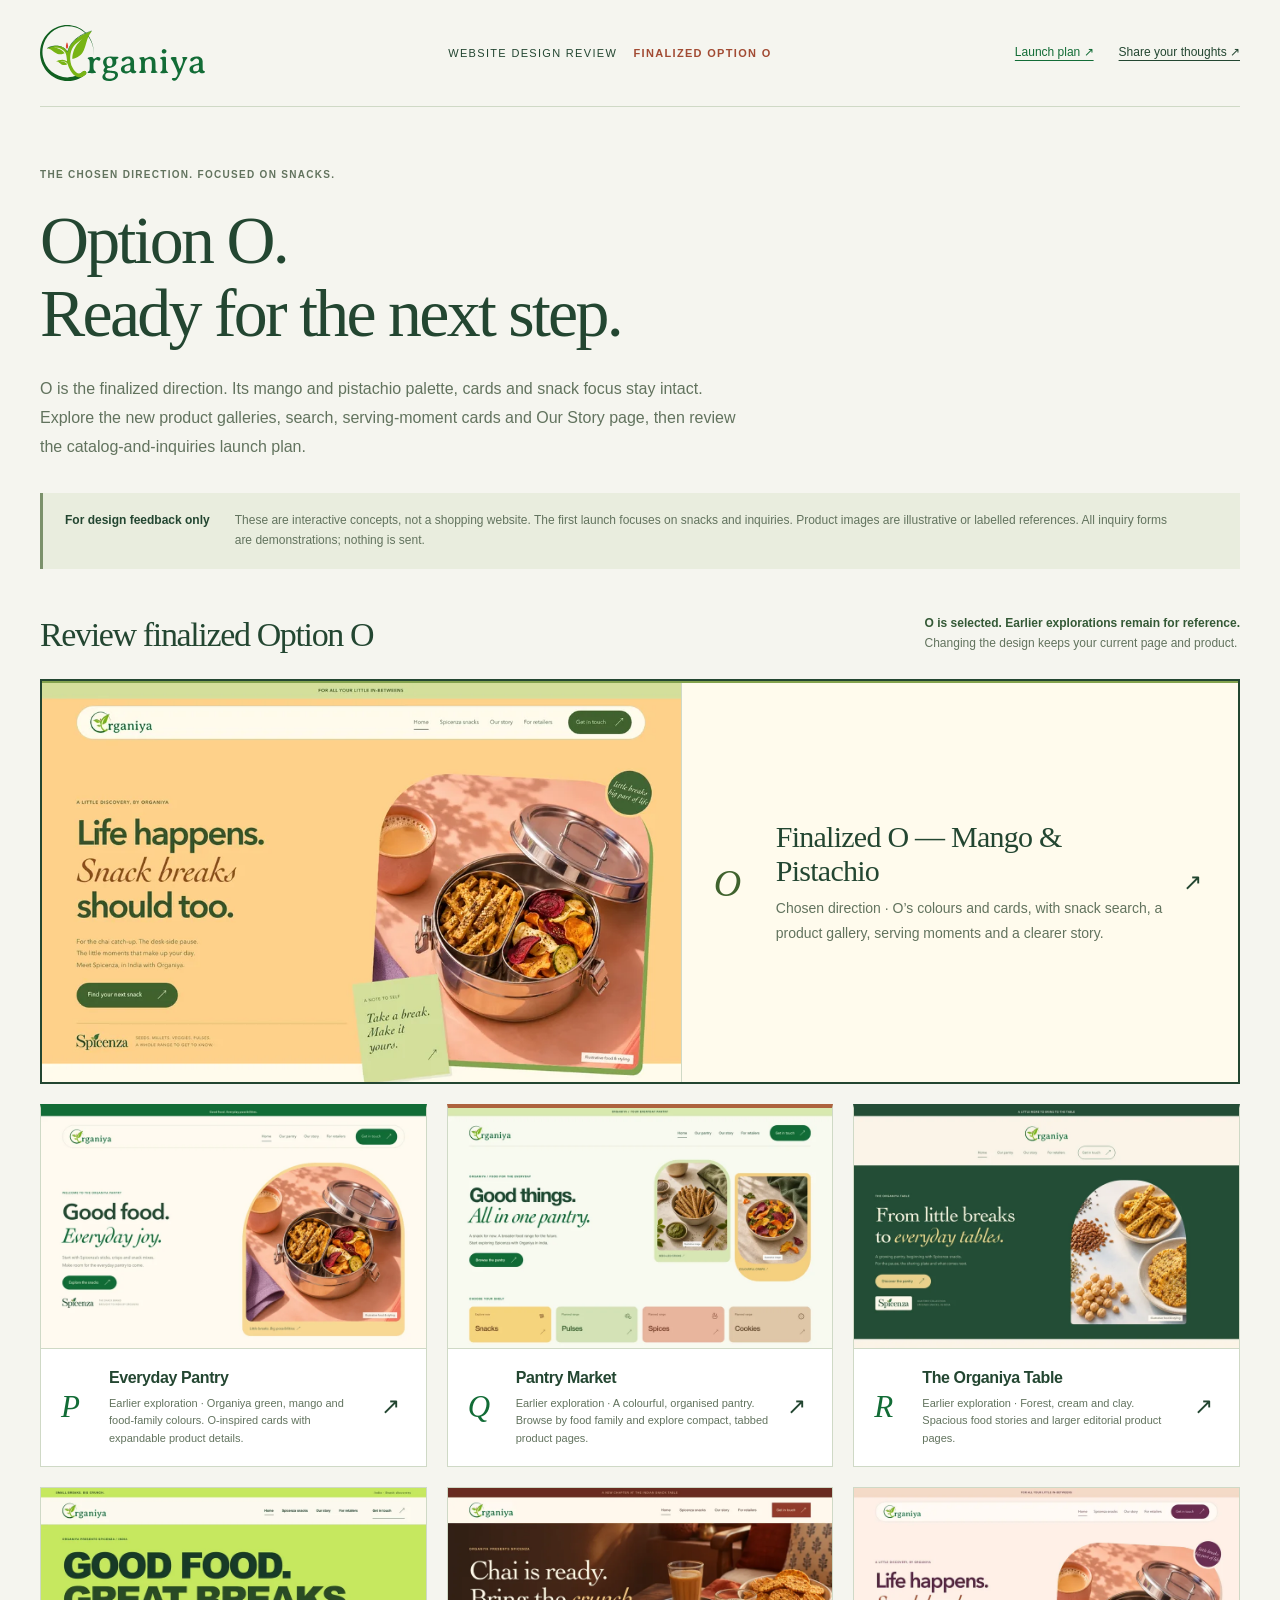
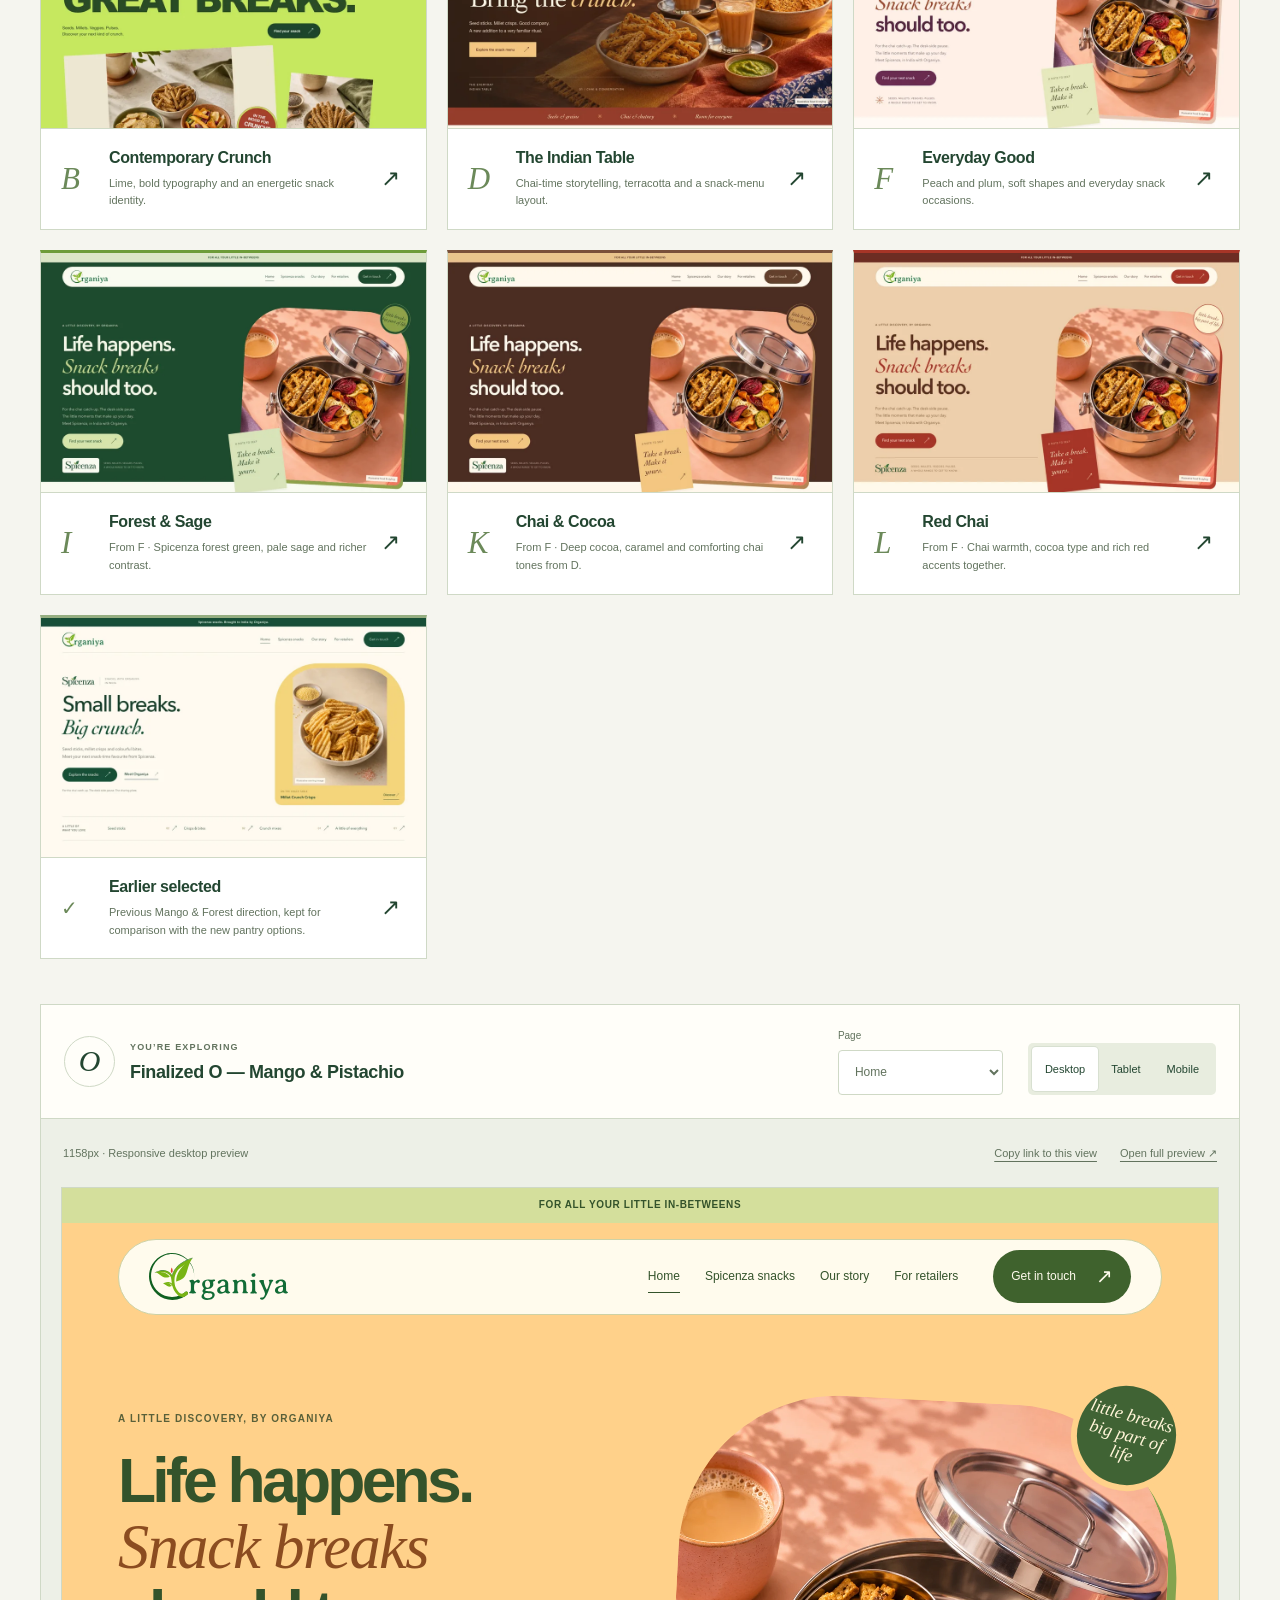
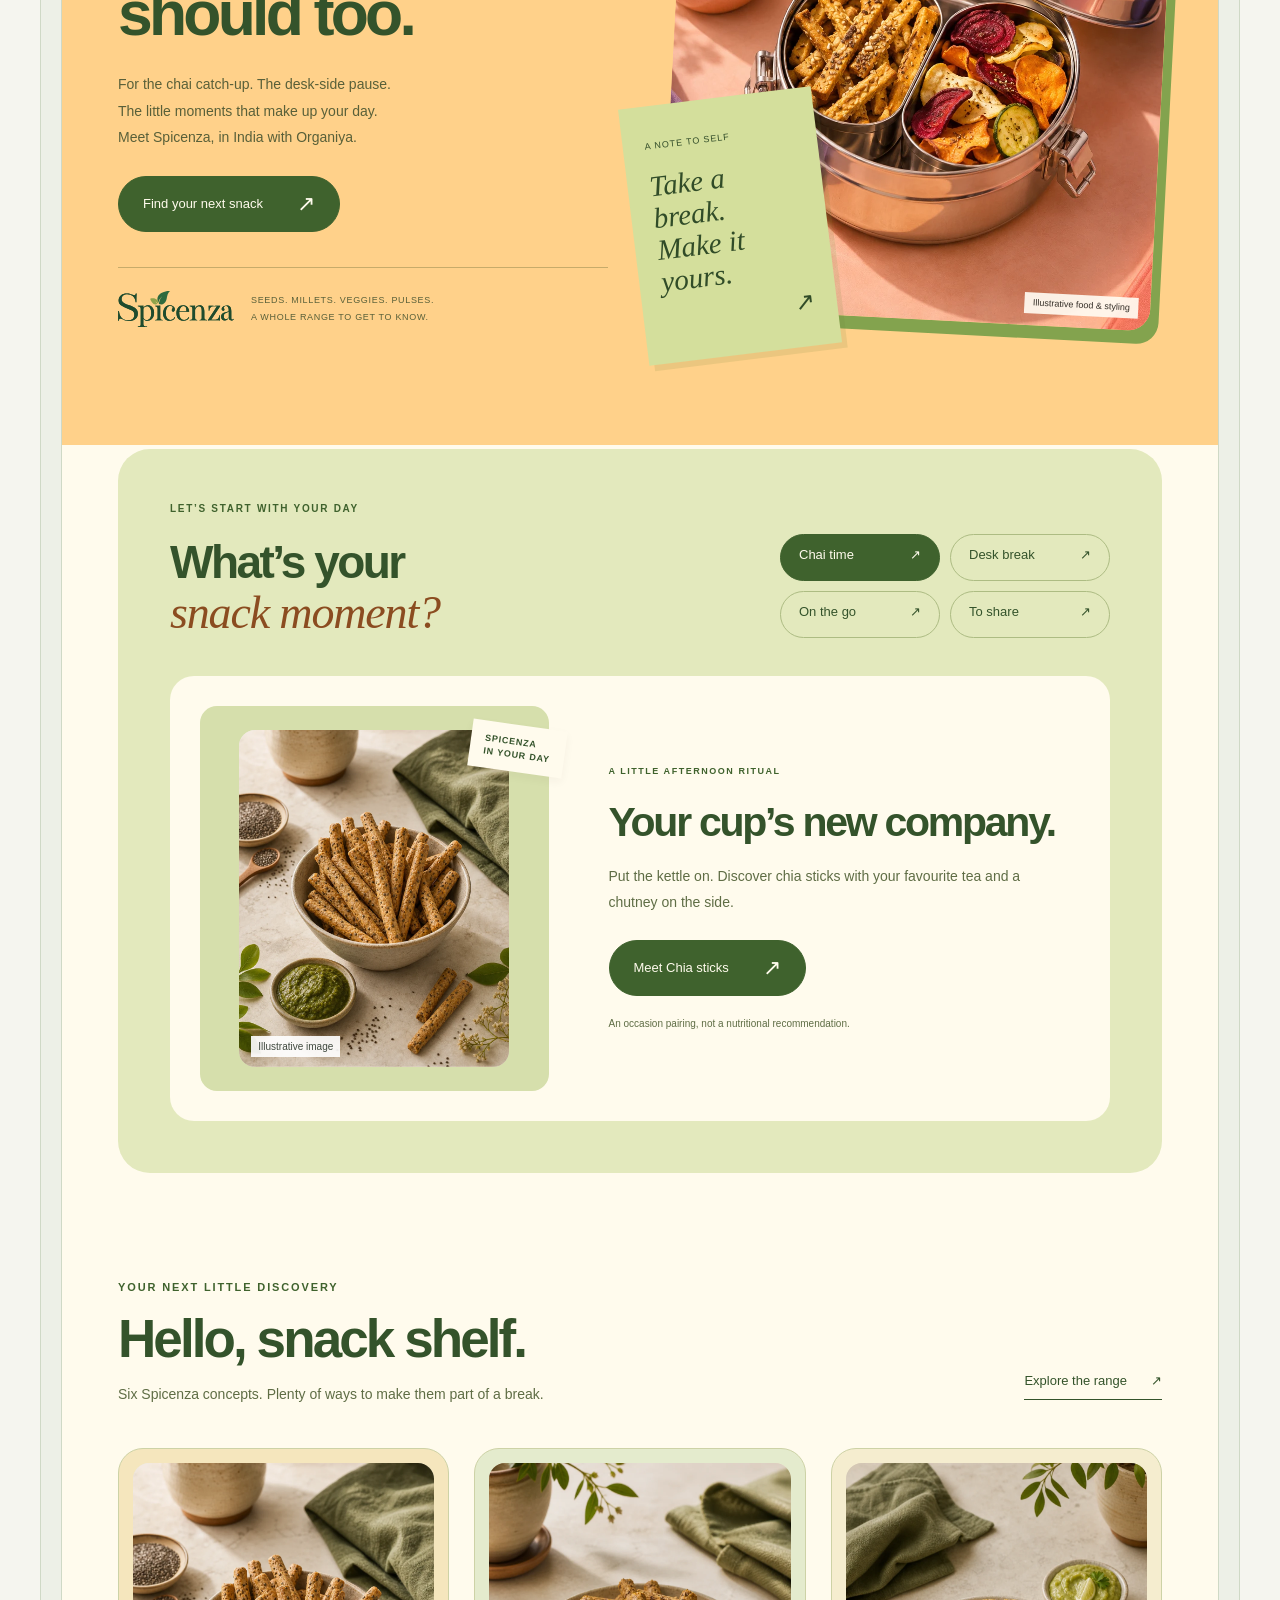
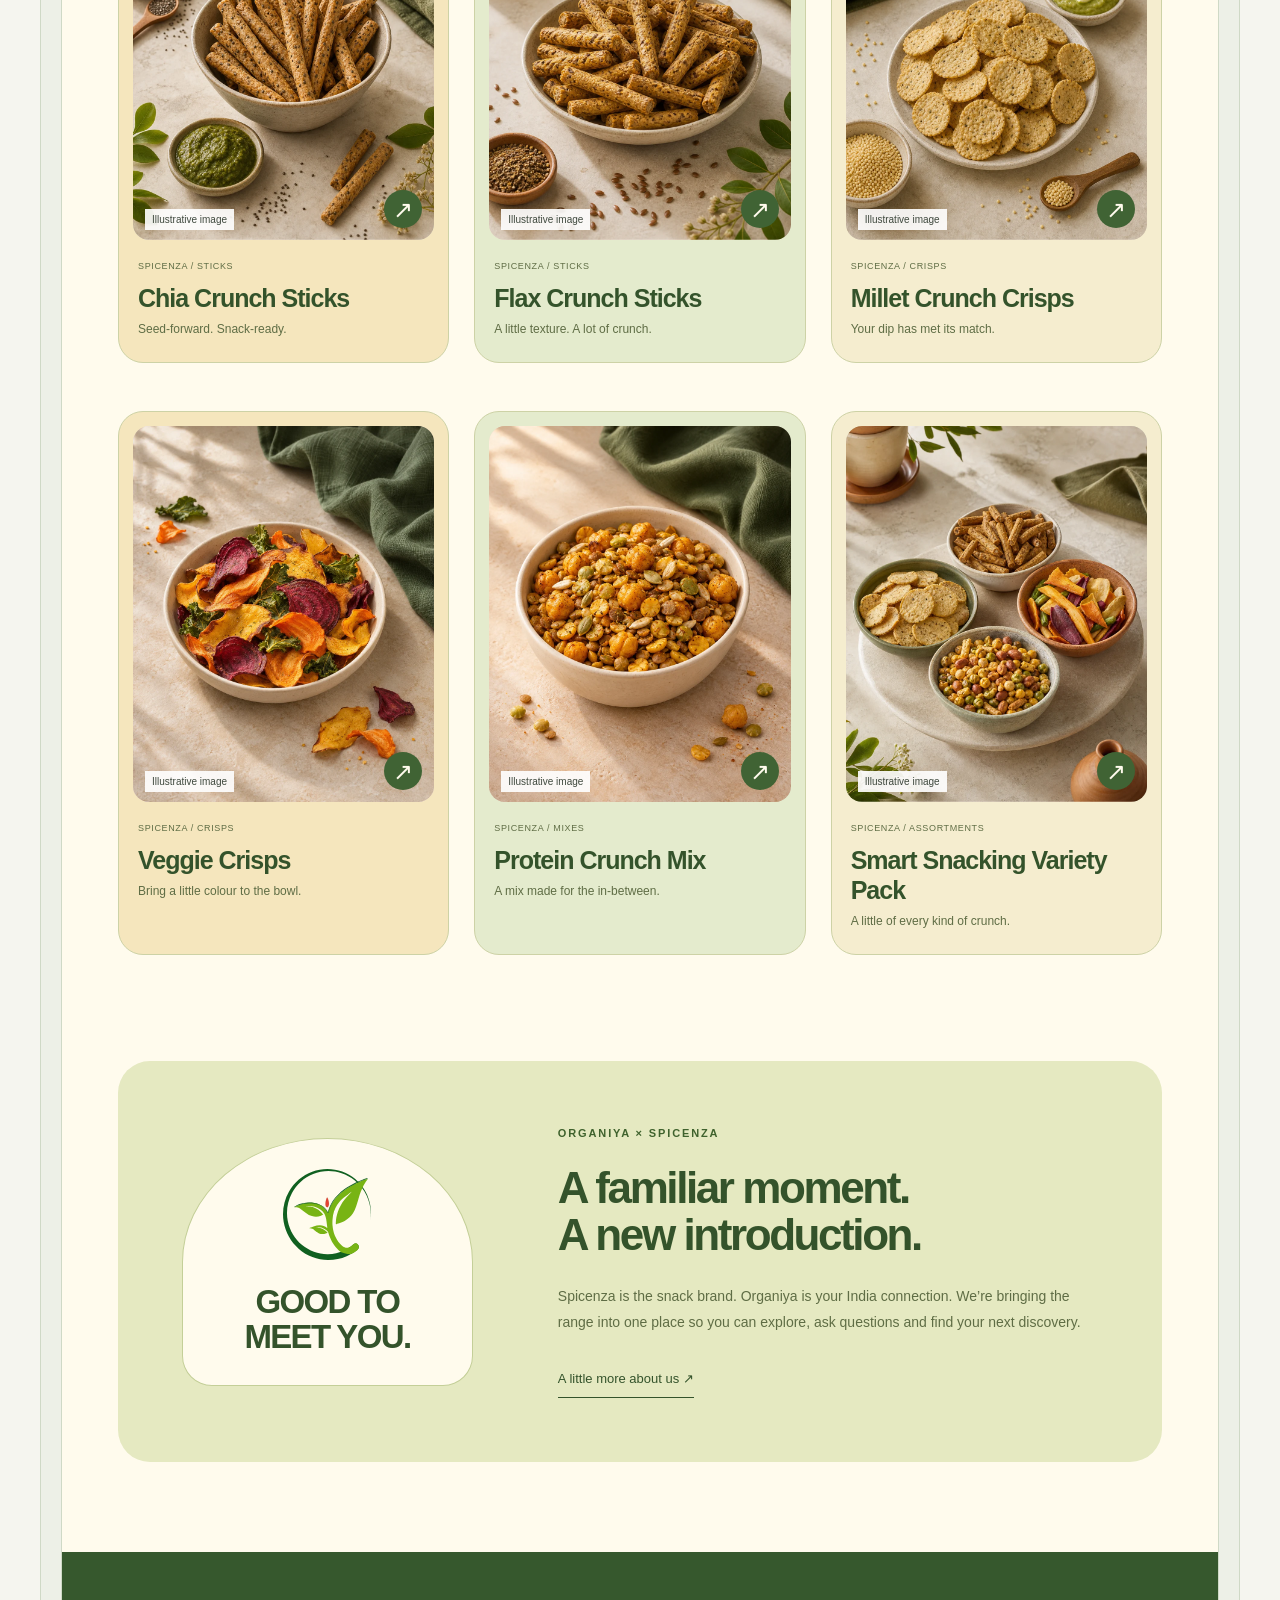
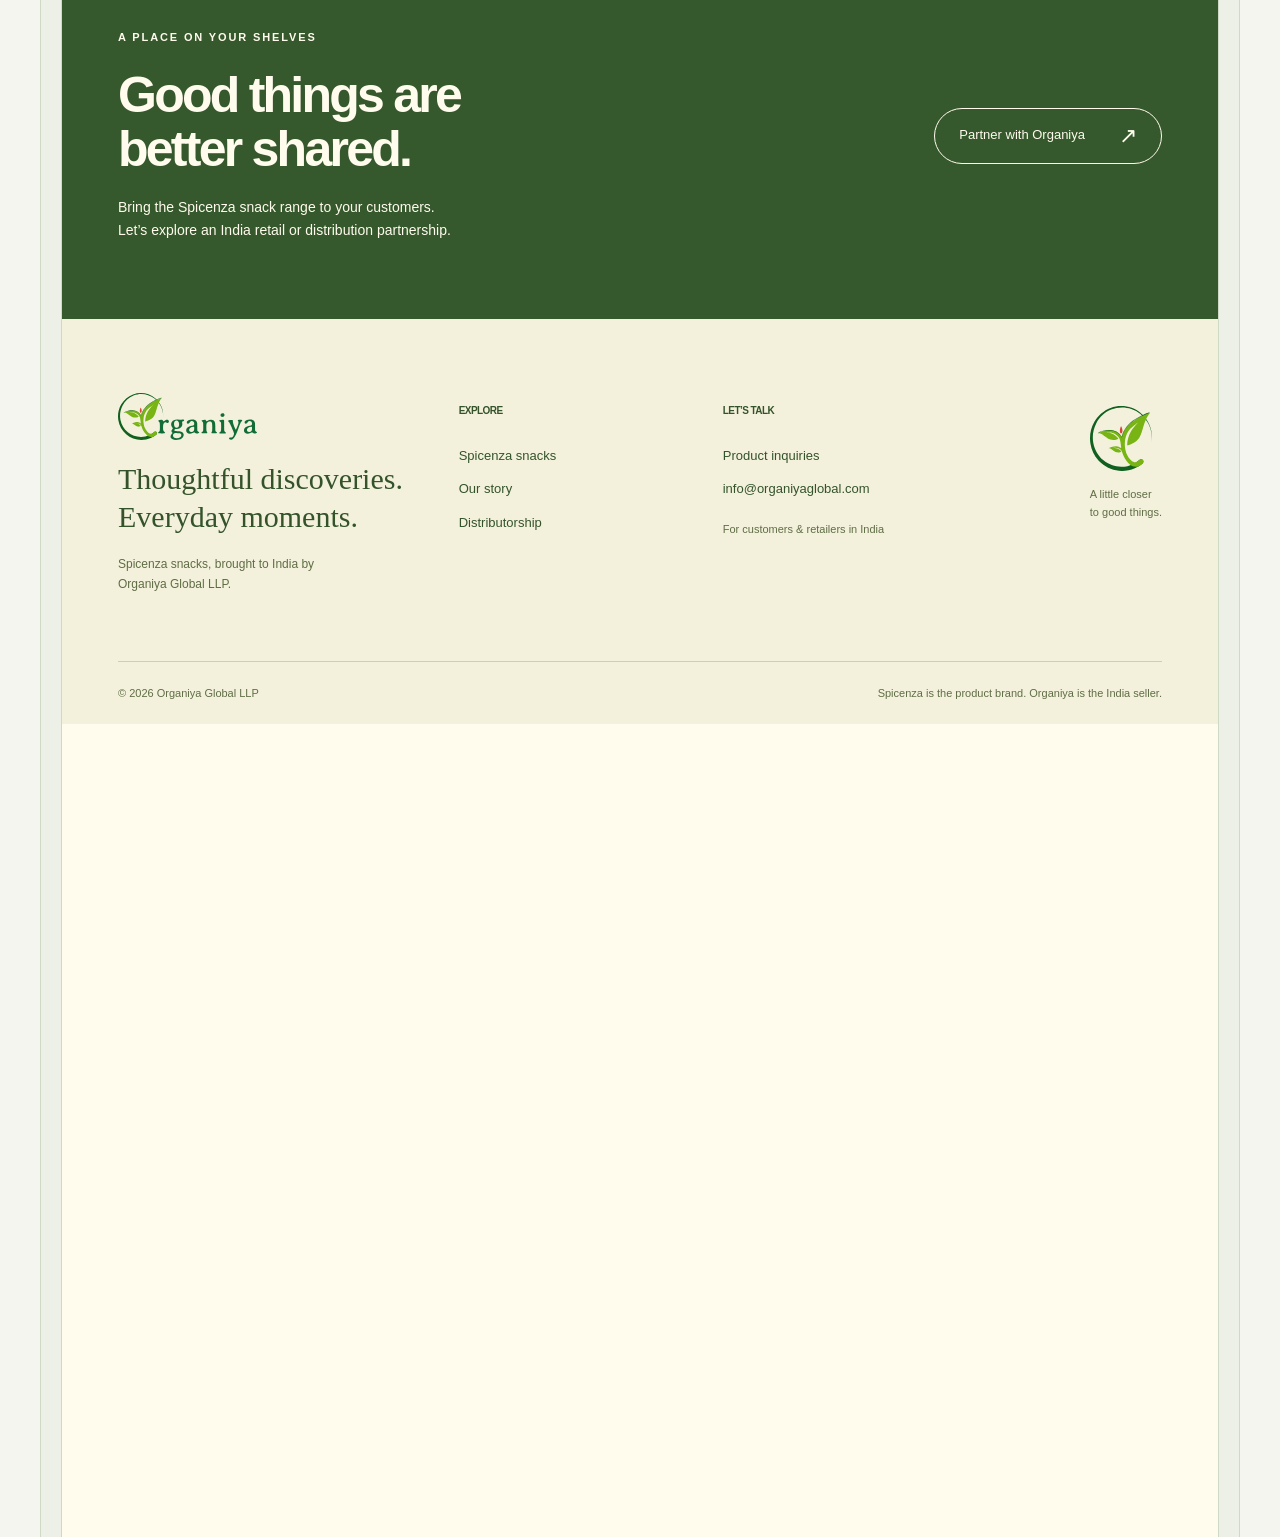
==== commit dcb18a2d: "Finalize Option O with modular content, product galleries and launch plan" ====
--- a/index.html
+++ b/index.html
@@ -3,31 +3,31 @@
 <head>
   <meta charset="utf-8"><meta name="viewport" content="width=device-width,initial-scale=1">
   <meta name="robots" content="noindex,nofollow,noarchive">
-  <meta name="description" content="Review three new Organiya pantry directions and a shortlist of earlier concepts. Explore snacks, planned food families and product pages.">
-  <meta property="og:title" content="Organiya · Three new pantry directions">
-  <meta property="og:description" content="Three new directions for a growing Organiya pantry. Compare P, Q and R with the earlier shortlist.">
+  <meta name="description" content="Finalized Option O: a snack-focused Organiya catalog with product galleries, search and a launch plan.">
+  <meta property="og:title" content="Organiya · Finalized Option O">
+  <meta property="og:description" content="The chosen snack-focused direction, with O’s colours and cards and a few useful refinements.">
   <meta property="og:type" content="website">
-  <title>Organiya · Three new pantry directions</title>
+  <title>Organiya · Finalized Option O</title>
   <link rel="icon" href="assets/mark.svg" type="image/svg+xml">
-  <link rel="stylesheet" href="review.css?v=7">
+  <link rel="stylesheet" href="review.css?v=8">
 </head>
 <body>
   <a class="skip" href="#options">Skip to design options</a>
-  <header class="review-header"><a href="./" aria-label="Organiya design review home"><img src="assets/logo.svg" alt="Organiya" width="180" height="61"></a><span>WEBSITE DESIGN REVIEW <b>P · Q · R + SHORTLIST</b></span><div class="header-review-links"><a href="#option-p">New pantry directions ↓</a><a href="#feedback">Share your thoughts ↗</a></div></header>
+  <header class="review-header"><a href="./" aria-label="Organiya design review home"><img src="assets/logo.svg" alt="Organiya" width="180" height="61"></a><span>WEBSITE DESIGN REVIEW <b>FINALIZED OPTION O</b></span><div class="header-review-links"><a href="launch-plan.html">Launch plan ↗</a><a href="#feedback">Share your thoughts ↗</a></div></header>
   <main>
-    <section class="intro"><p class="eyebrow">THREE NEW DIRECTIONS. ONE GROWING PANTRY.</p><h1>Help shape<br>Organiya’s next website.</h1><p class="lead">Start with P, Q and R: Organiya green anchors each design, with food-family colours for snacks, pulses, spices and cookies. All three keep O’s styled snack imagery and explore different product and supporting pages. The earlier shortlist remains below for comparison.</p><div class="review-notice"><span>For design feedback only</span><p>These are interactive concepts, not a shopping website. Snacks are the current preview range; pulses, spices and cookies are planned. Product images are illustrative or labelled references. All inquiry forms are demonstrations; nothing is sent.</p></div></section>
-    <section id="options" aria-labelledby="options-heading"><div class="section-title"><h2 id="options-heading">Review the new directions</h2><p><strong>P, Q and R come first. O and the earlier shortlist follow.</strong><br>Changing the design keeps your current page and product.</p></div><div id="option-grid" class="option-grid"></div></section>
+    <section class="intro"><p class="eyebrow">THE CHOSEN DIRECTION. FOCUSED ON SNACKS.</p><h1>Option O.<br>Ready for the next step.</h1><p class="lead">O is the finalized direction. Its mango and pistachio palette, cards and snack focus stay intact. Explore the new product galleries, search, serving-moment cards and Our Story page, then review the catalog-and-inquiries launch plan.</p><div class="review-notice"><span>For design feedback only</span><p>These are interactive concepts, not a shopping website. The first launch focuses on snacks and inquiries. Product images are illustrative or labelled references. All inquiry forms are demonstrations; nothing is sent.</p></div></section>
+    <section id="options" aria-labelledby="options-heading"><div class="section-title"><h2 id="options-heading">Review finalized Option O</h2><p><strong>O is selected. Earlier explorations remain for reference.</strong><br>Changing the design keeps your current page and product.</p></div><div id="option-grid" class="option-grid"></div></section>
     <section id="preview" class="preview" aria-label="Interactive design preview">
-      <div class="preview-toolbar"><div class="current"><span id="current-letter">P</span><div><p class="eyebrow">YOU’RE EXPLORING</p><h2 id="current-name">Everyday Pantry</h2></div></div><div class="toolbar-fields"><label>Page<select id="page-select"><option value="home">Home</option><option value="catalog">Catalog / pantry</option><option value="product">Product details</option><option value="about">About Organiya</option><option value="distributors">Distributorship</option><option value="contact">Contact</option></select></label><label id="product-field" hidden>Product<select id="product-select"></select></label></div><div class="width-controls" role="group" aria-label="Preview size"><button data-width="desktop" aria-pressed="true">Desktop</button><button data-width="tablet" aria-pressed="false">Tablet</button><button data-width="mobile" aria-pressed="false">Mobile</button></div></div>
-      <div class="preview-meta"><span id="viewport-label"></span><div><button id="copy-link">Copy link to this view</button><a id="full-preview" href="p-r/site.html?design=p&amp;page=home" target="_blank" rel="noopener">Open full preview ↗</a></div></div>
+      <div class="preview-toolbar"><div class="current"><span id="current-letter">O</span><div><p class="eyebrow">YOU’RE EXPLORING</p><h2 id="current-name">Finalized O — Mango & Pistachio</h2></div></div><div class="toolbar-fields"><label>Page<select id="page-select"><option value="home">Home</option><option value="catalog">Catalog / pantry</option><option value="product">Product details</option><option value="about">About Organiya</option><option value="distributors">Distributorship</option><option value="contact">Contact</option></select></label><label id="product-field" hidden>Product<select id="product-select"></select></label></div><div class="width-controls" role="group" aria-label="Preview size"><button data-width="desktop" aria-pressed="true">Desktop</button><button data-width="tablet" aria-pressed="false">Tablet</button><button data-width="mobile" aria-pressed="false">Mobile</button></div></div>
+      <div class="preview-meta"><span id="viewport-label"></span><div><button id="copy-link">Copy link to this view</button><a id="full-preview" href="final-o/site.html?design=o&amp;page=home" target="_blank" rel="noopener">Open full preview ↗</a></div></div>
       <p id="link-status" class="status" role="status" aria-live="polite"></p>
-      <div class="frame-stage"><iframe id="preview-frame" src="p-r/site.html?design=p&amp;page=home" title="Organiya — Everyday Pantry preview" scrolling="no"></iframe></div>
+      <div class="frame-stage"><iframe id="preview-frame" src="final-o/site.html?design=o&amp;page=home" title="Organiya — Finalized O preview" scrolling="no"></iframe></div>
       <div class="preview-bottom"><span>Review the design, navigation and product discovery.</span><a href="#options">Compare another option ↑</a></div>
     </section>
-    <section id="feedback" class="feedback"><div><p class="eyebrow">YOUR PERSPECTIVE MATTERS</p><h2>What feels like<br>Organiya to you?</h2><p>Consider the overall identity, ease of finding a product, and how it feels on your phone.</p><ol><li>Which option would you choose, and why?</li><li>Which details would you keep or change?</li><li>Does the design work for snacks now and a broader pantry later?</li></ol><p class="feedback-note">This page does not collect feedback. Copy your notes and send them back to the person who shared this link.</p></div><form id="feedback-form"><label>Your preferred direction<select id="preference"><option value="">Choose an option</option></select></label><label>What works well?<textarea id="likes" rows="3" placeholder="The layout, colours, imagery, product browsing…"></textarea></label><label>What would you change?<textarea id="changes" rows="3" placeholder="Anything missing, unclear or difficult on your phone…"></textarea></label><button class="primary-button" type="submit">Copy my feedback ↗</button><p id="feedback-status" class="status" role="status" aria-live="polite"></p><textarea id="copy-fallback" aria-label="Feedback ready to copy" readonly hidden></textarea></form></section>
+    <section id="feedback" class="feedback"><div><p class="eyebrow">YOUR PERSPECTIVE MATTERS</p><h2>What feels like<br>Organiya to you?</h2><p>Consider the overall identity, ease of finding a product, and how it feels on your phone.</p><ol><li>What would you refine in the finalized O direction?</li><li>Which details would you keep or change?</li><li>Are the snack details, gallery and inquiry flow clear?</li></ol><p class="feedback-note">This page does not collect feedback. Copy your notes and send them back to the person who shared this link.</p></div><form id="feedback-form"><label>Your preferred direction<select id="preference"><option value="">Choose an option</option></select></label><label>What works well?<textarea id="likes" rows="3" placeholder="The layout, colours, imagery, product browsing…"></textarea></label><label>What would you change?<textarea id="changes" rows="3" placeholder="Anything missing, unclear or difficult on your phone…"></textarea></label><button class="primary-button" type="submit">Copy my feedback ↗</button><p id="feedback-status" class="status" role="status" aria-live="polite"></p><textarea id="copy-fallback" aria-label="Feedback ready to copy" readonly hidden></textarea></form></section>
   </main>
   <footer><span>Organiya design review · November 2026</span><span>Public review link · Illustrative concepts · Demo forms only</span></footer>
-  <noscript><div class="noscript"><p>Enable JavaScript to compare the interactive concepts. Direct previews:</p><a href="p-r/site.html?design=p">P — Everyday Pantry</a> · <a href="p-r/site.html?design=q">Q — Pantry Market</a> · <a href="p-r/site.html?design=r">R — The Organiya Table</a> · <a href="m-o/site.html?design=o">O</a> · <a href="a-c/site.html?design=b">B</a> · <a href="d-f/site.html?design=d">D</a> · <a href="d-f/site.html?design=f">F</a> · <a href="g-i/site.html?design=i">I</a> · <a href="j-l/site.html?design=k">K</a> · <a href="j-l/site.html?design=l">L</a> · <a href="selected/site.html?design=selected">Earlier selected</a></div></noscript>
-  <script src="review.js?v=7"></script>
+  <noscript><div class="noscript"><p>Enable JavaScript to compare the interactive concepts. Direct previews:</p><a href="p-r/site.html?design=p">P — Everyday Pantry</a> · <a href="p-r/site.html?design=q">Q — Pantry Market</a> · <a href="p-r/site.html?design=r">R — The Organiya Table</a> · <a href="final-o/site.html?design=o">Finalized O</a> · <a href="a-c/site.html?design=b">B</a> · <a href="d-f/site.html?design=d">D</a> · <a href="d-f/site.html?design=f">F</a> · <a href="g-i/site.html?design=i">I</a> · <a href="j-l/site.html?design=k">K</a> · <a href="j-l/site.html?design=l">L</a> · <a href="selected/site.html?design=selected">Earlier selected</a></div></noscript>
+  <script src="review.js?v=8"></script>
 </body>
 </html>
--- a/review.css
+++ b/review.css
@@ -12,3 +12,5 @@
 #option-m{border-top:3px solid #d59d28}#option-n{border-top:3px solid #642842}#option-o{border-top:3px solid #799547}.header-review-links a:first-child{color:#6b4627}
 
 #option-p{border-top:4px solid #126c36}#option-q{border-top:4px solid #ad623e}#option-r{border-top:4px solid #244d37}#option-selected{border-top:3px solid #95ae81}#option-selected .option-letter{font:20px Arial}#option-p .option-letter,#option-q .option-letter,#option-r .option-letter{color:#126c36}.header-review-links a:first-child{color:#126c36}
+
+#option-o{grid-column:1/-1;display:grid;grid-template-columns:1.15fr 1fr;align-items:center;border:1px solid #adbc83;border-top:4px solid #83a34e;background:#fffbed}#option-o>img{aspect-ratio:1.6;border-right:1px solid var(--line);border-bottom:0}#option-o .option-card-copy{padding:32px;grid-template-columns:42px 1fr 24px;gap:20px}#option-o h3{font:30px/1.15 Georgia,serif}#option-o p{font-size:14px;line-height:1.8}#option-o .option-letter{font-size:38px;color:#3f622d}@media(max-width:700px){#option-o{grid-template-columns:1fr}#option-o>img{border-right:0;border-bottom:1px solid var(--line)}#option-o .option-card-copy{padding:23px;gap:15px;grid-template-columns:30px 1fr 20px}#option-o h3{font-size:25px}#option-o p{font-size:12px}}
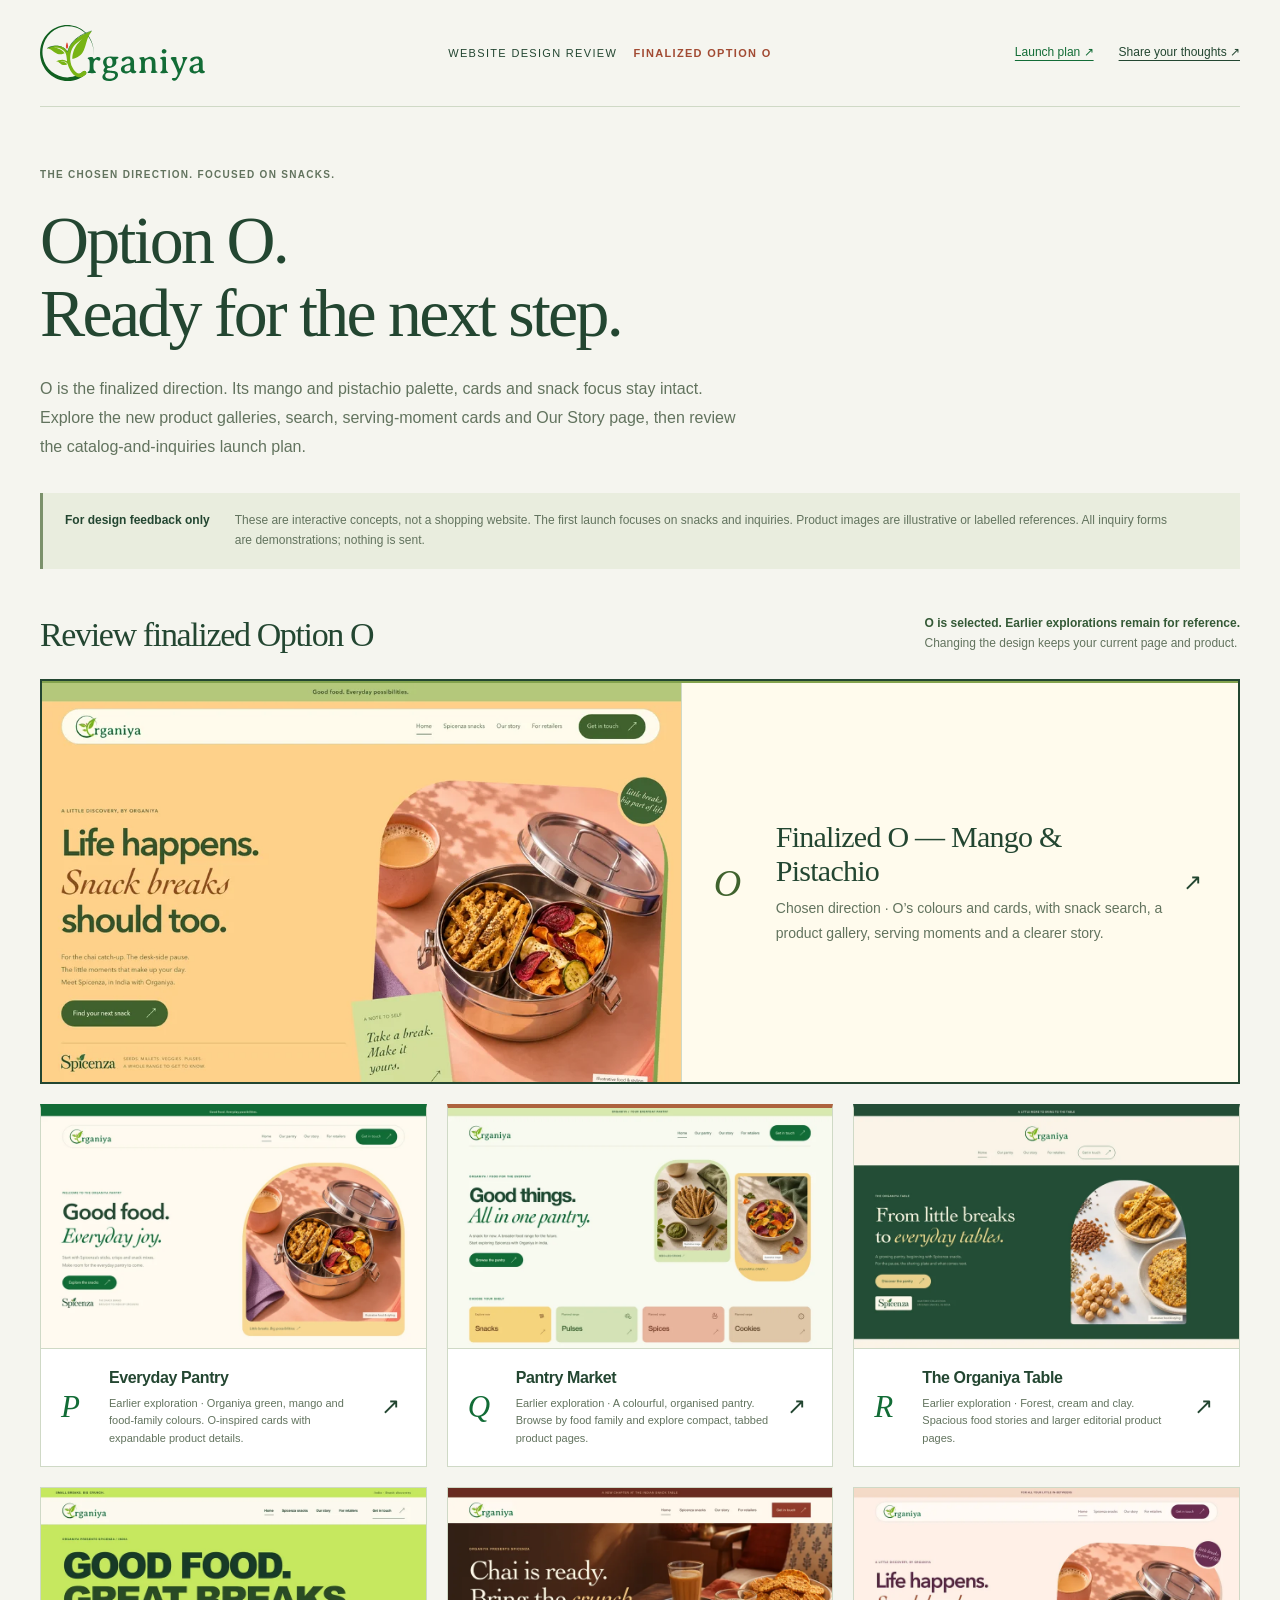
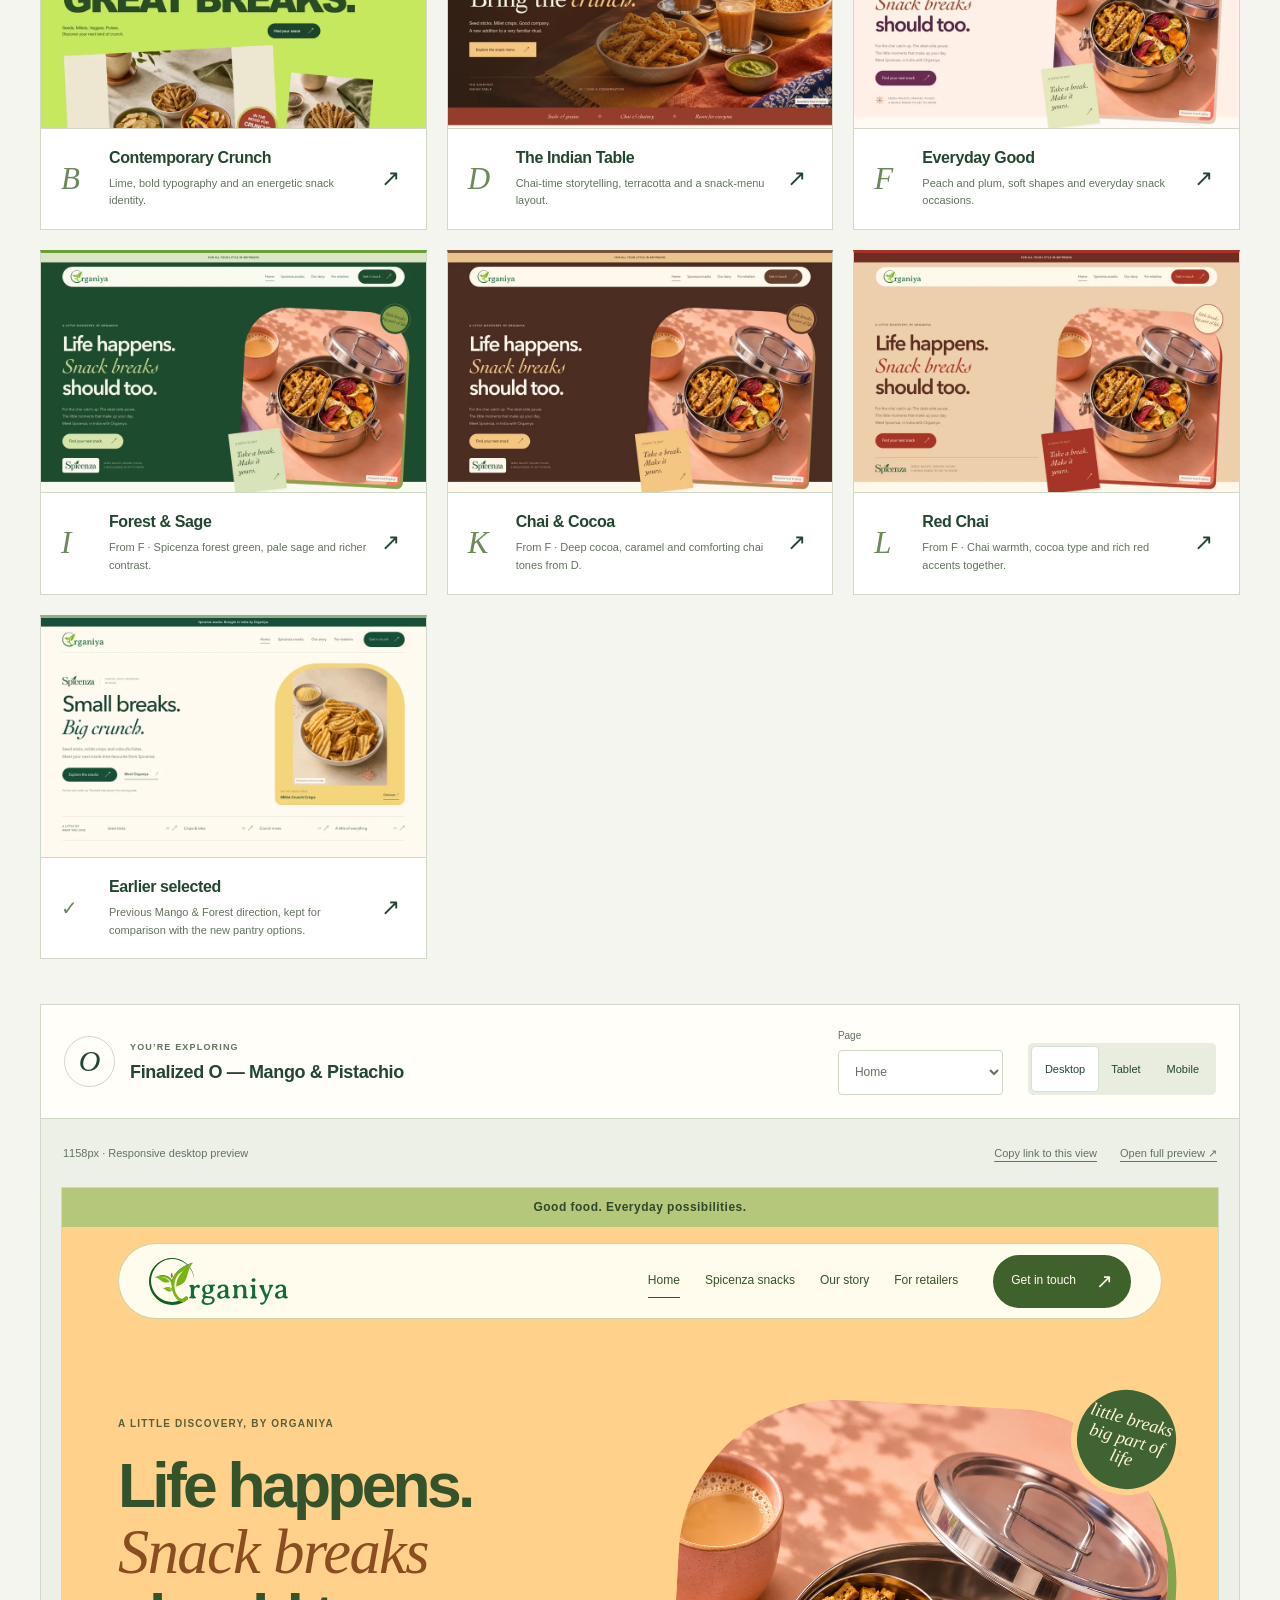
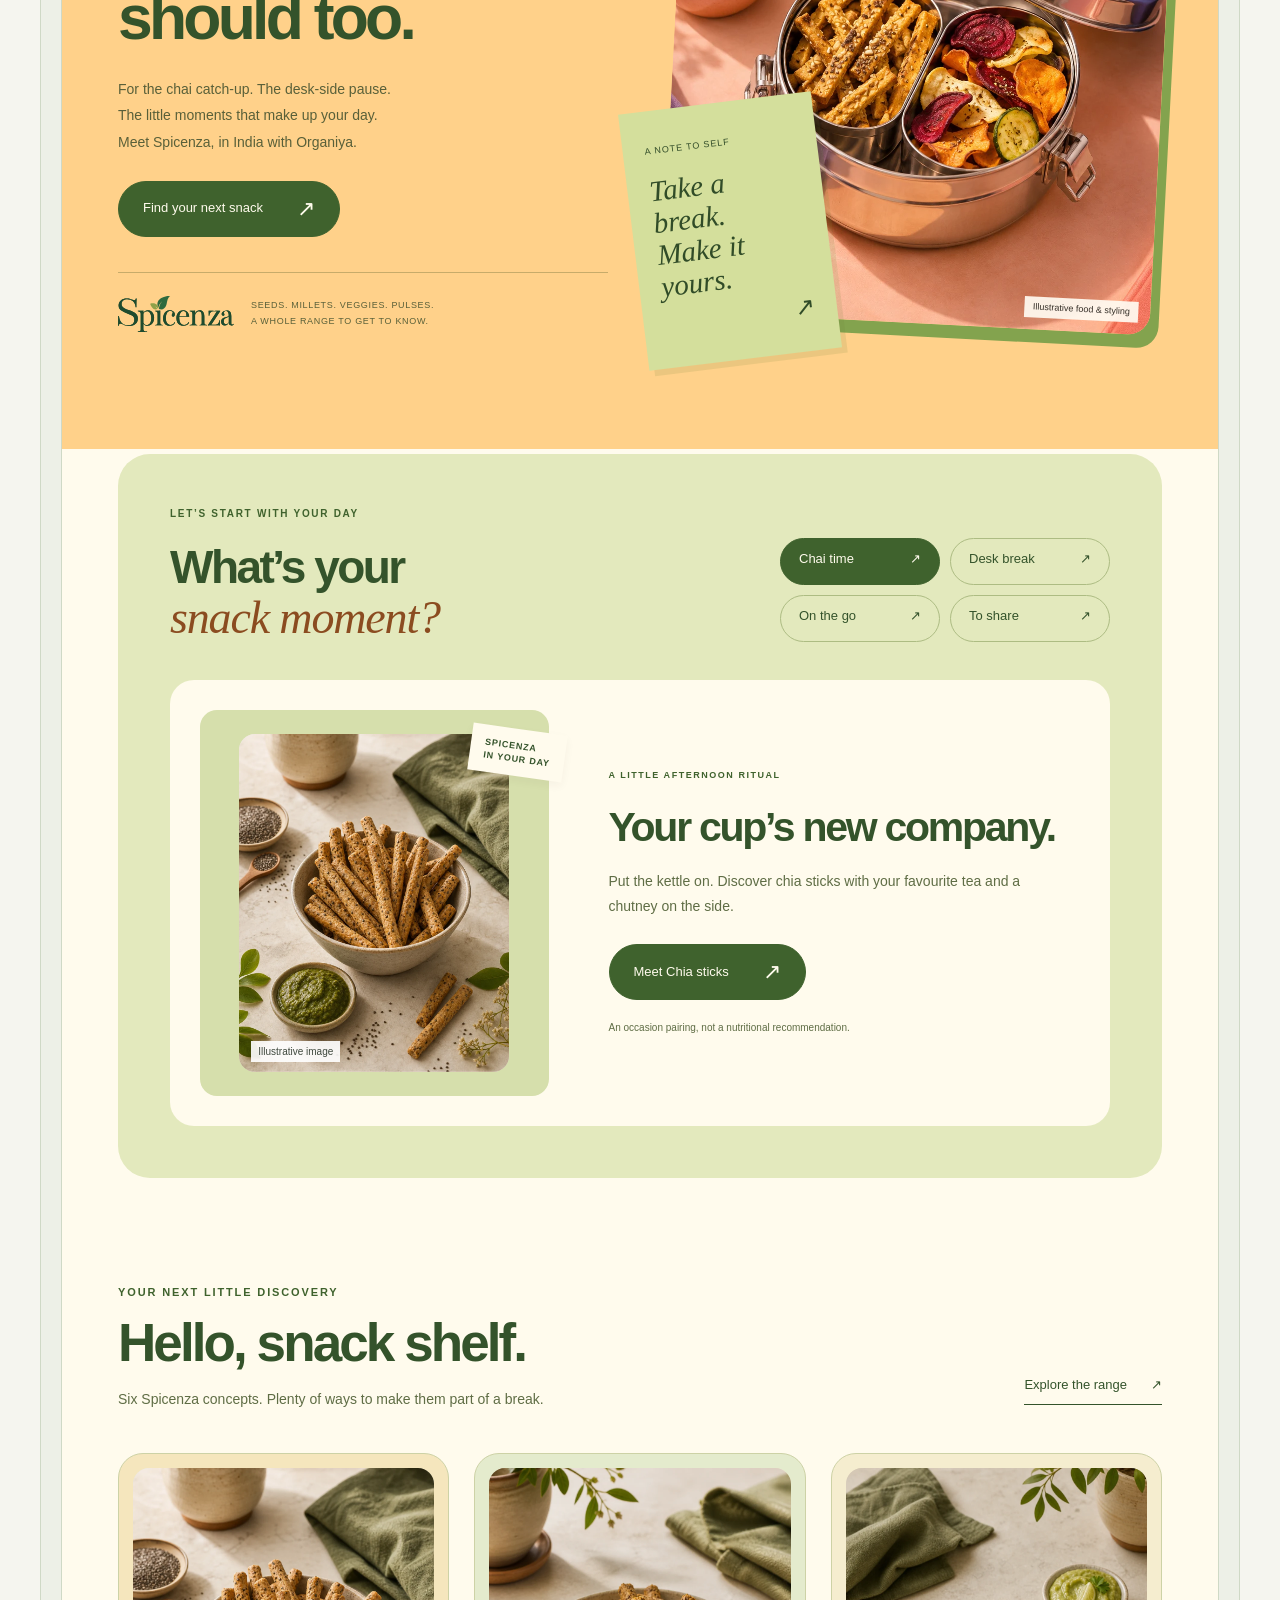
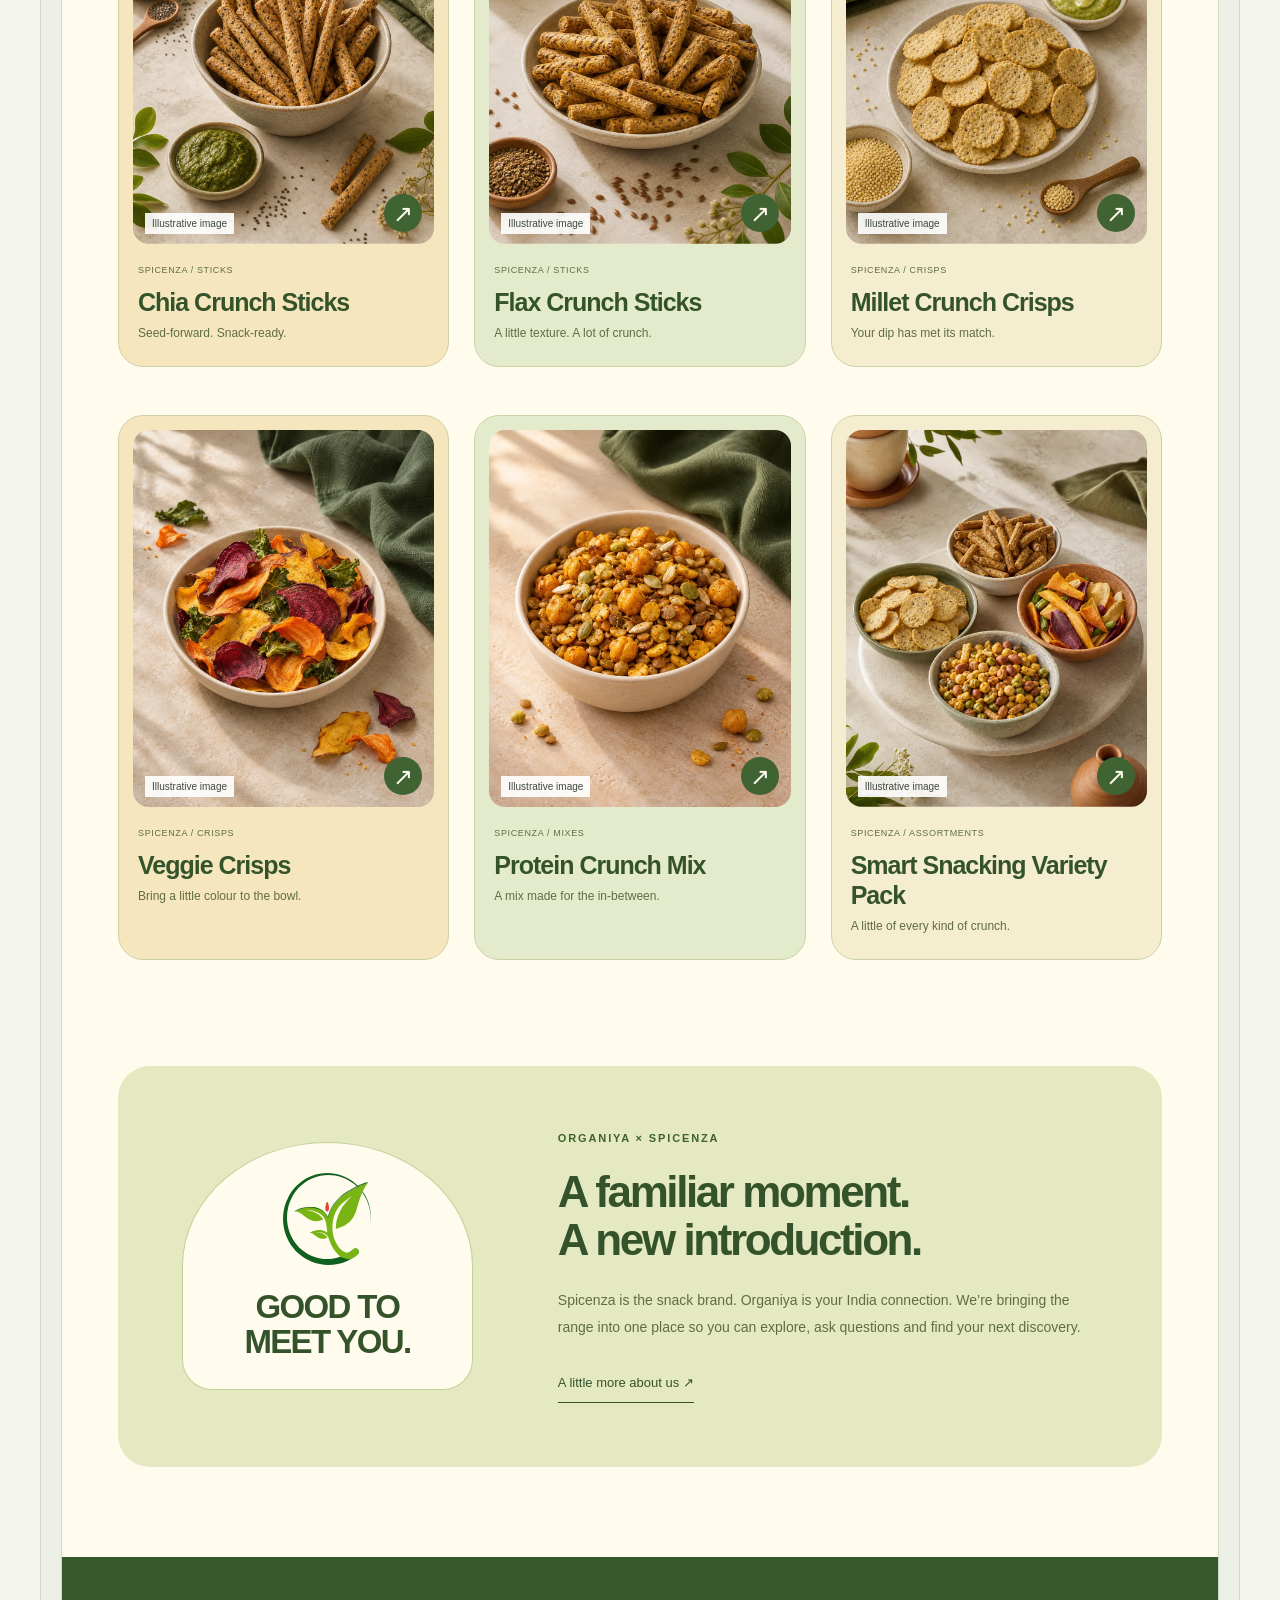
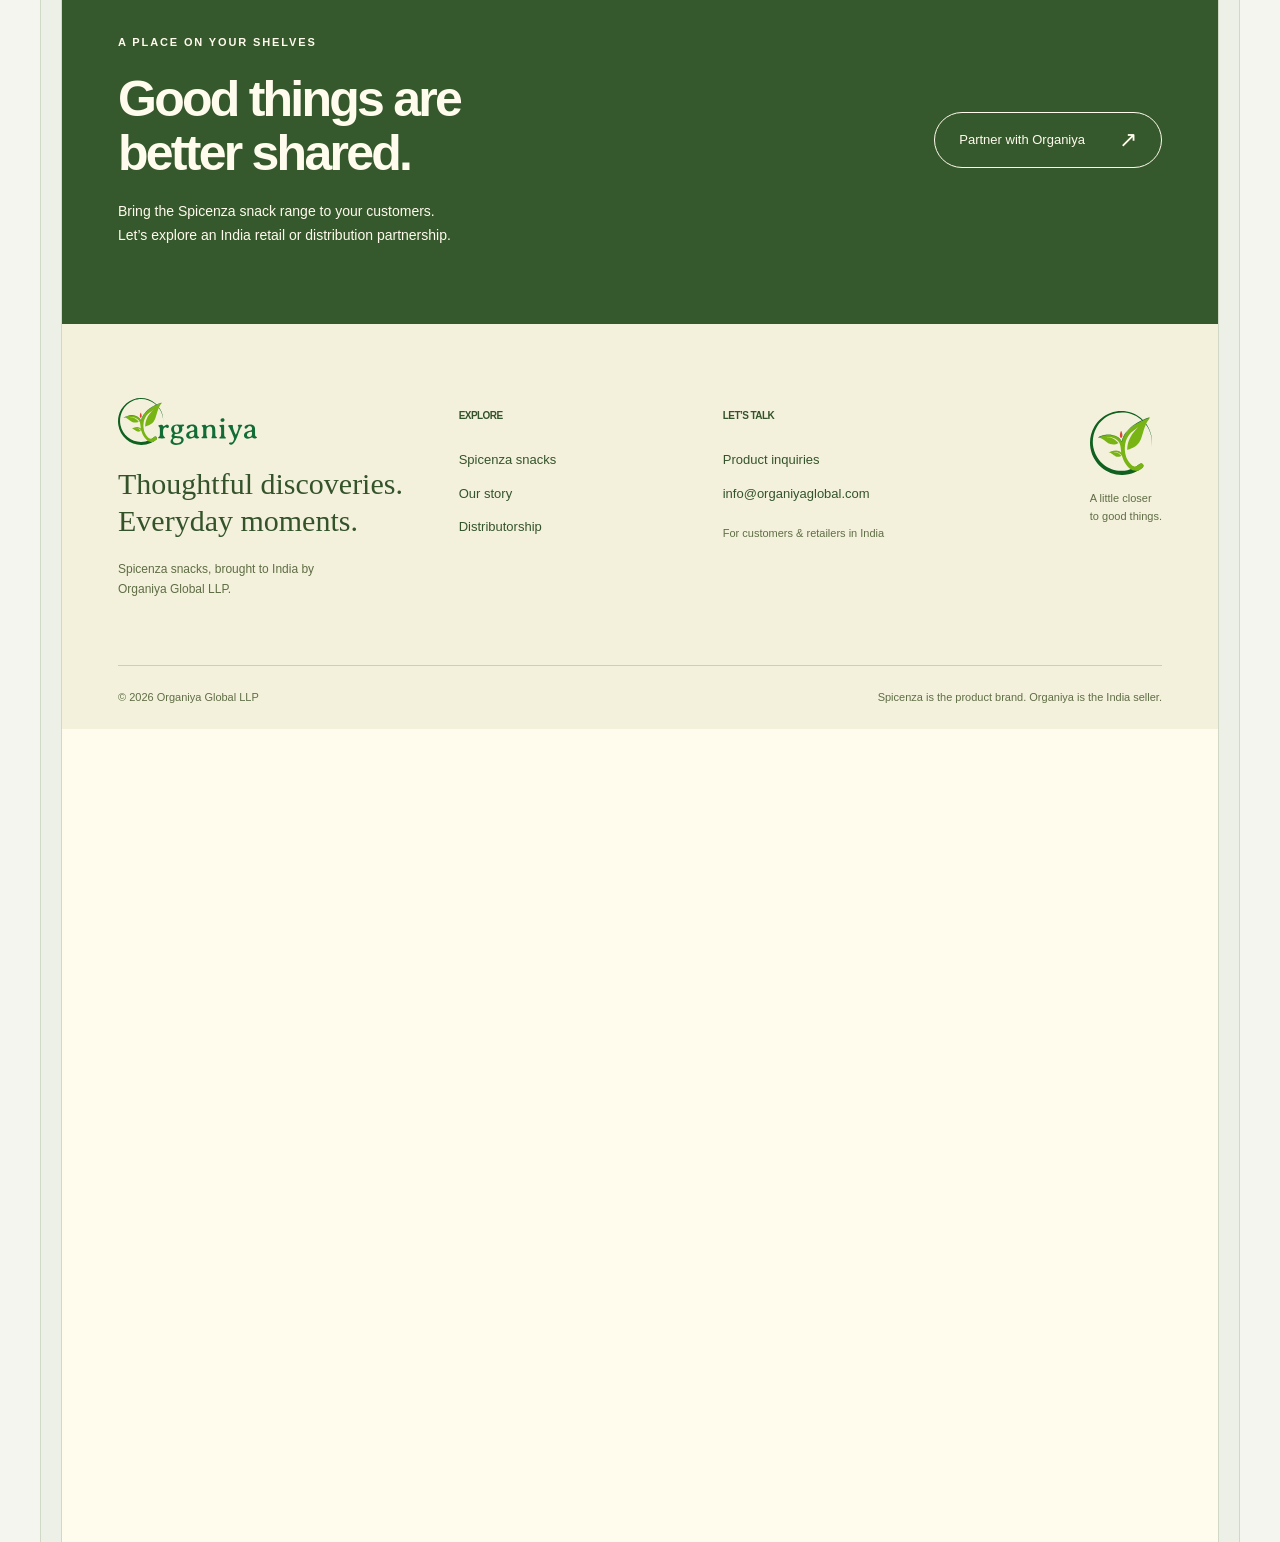
==== commit 74759158: "Refine O announcement and complete image and DNS launch plan" ====
--- a/index.html
+++ b/index.html
@@ -9,7 +9,7 @@
   <meta property="og:type" content="website">
   <title>Organiya · Finalized Option O</title>
   <link rel="icon" href="assets/mark.svg" type="image/svg+xml">
-  <link rel="stylesheet" href="review.css?v=8">
+  <link rel="stylesheet" href="review.css?v=9">
 </head>
 <body>
   <a class="skip" href="#options">Skip to design options</a>
@@ -28,6 +28,6 @@
   </main>
   <footer><span>Organiya design review · November 2026</span><span>Public review link · Illustrative concepts · Demo forms only</span></footer>
   <noscript><div class="noscript"><p>Enable JavaScript to compare the interactive concepts. Direct previews:</p><a href="p-r/site.html?design=p">P — Everyday Pantry</a> · <a href="p-r/site.html?design=q">Q — Pantry Market</a> · <a href="p-r/site.html?design=r">R — The Organiya Table</a> · <a href="final-o/site.html?design=o">Finalized O</a> · <a href="a-c/site.html?design=b">B</a> · <a href="d-f/site.html?design=d">D</a> · <a href="d-f/site.html?design=f">F</a> · <a href="g-i/site.html?design=i">I</a> · <a href="j-l/site.html?design=k">K</a> · <a href="j-l/site.html?design=l">L</a> · <a href="selected/site.html?design=selected">Earlier selected</a></div></noscript>
-  <script src="review.js?v=8"></script>
+  <script src="review.js?v=9"></script>
 </body>
 </html>
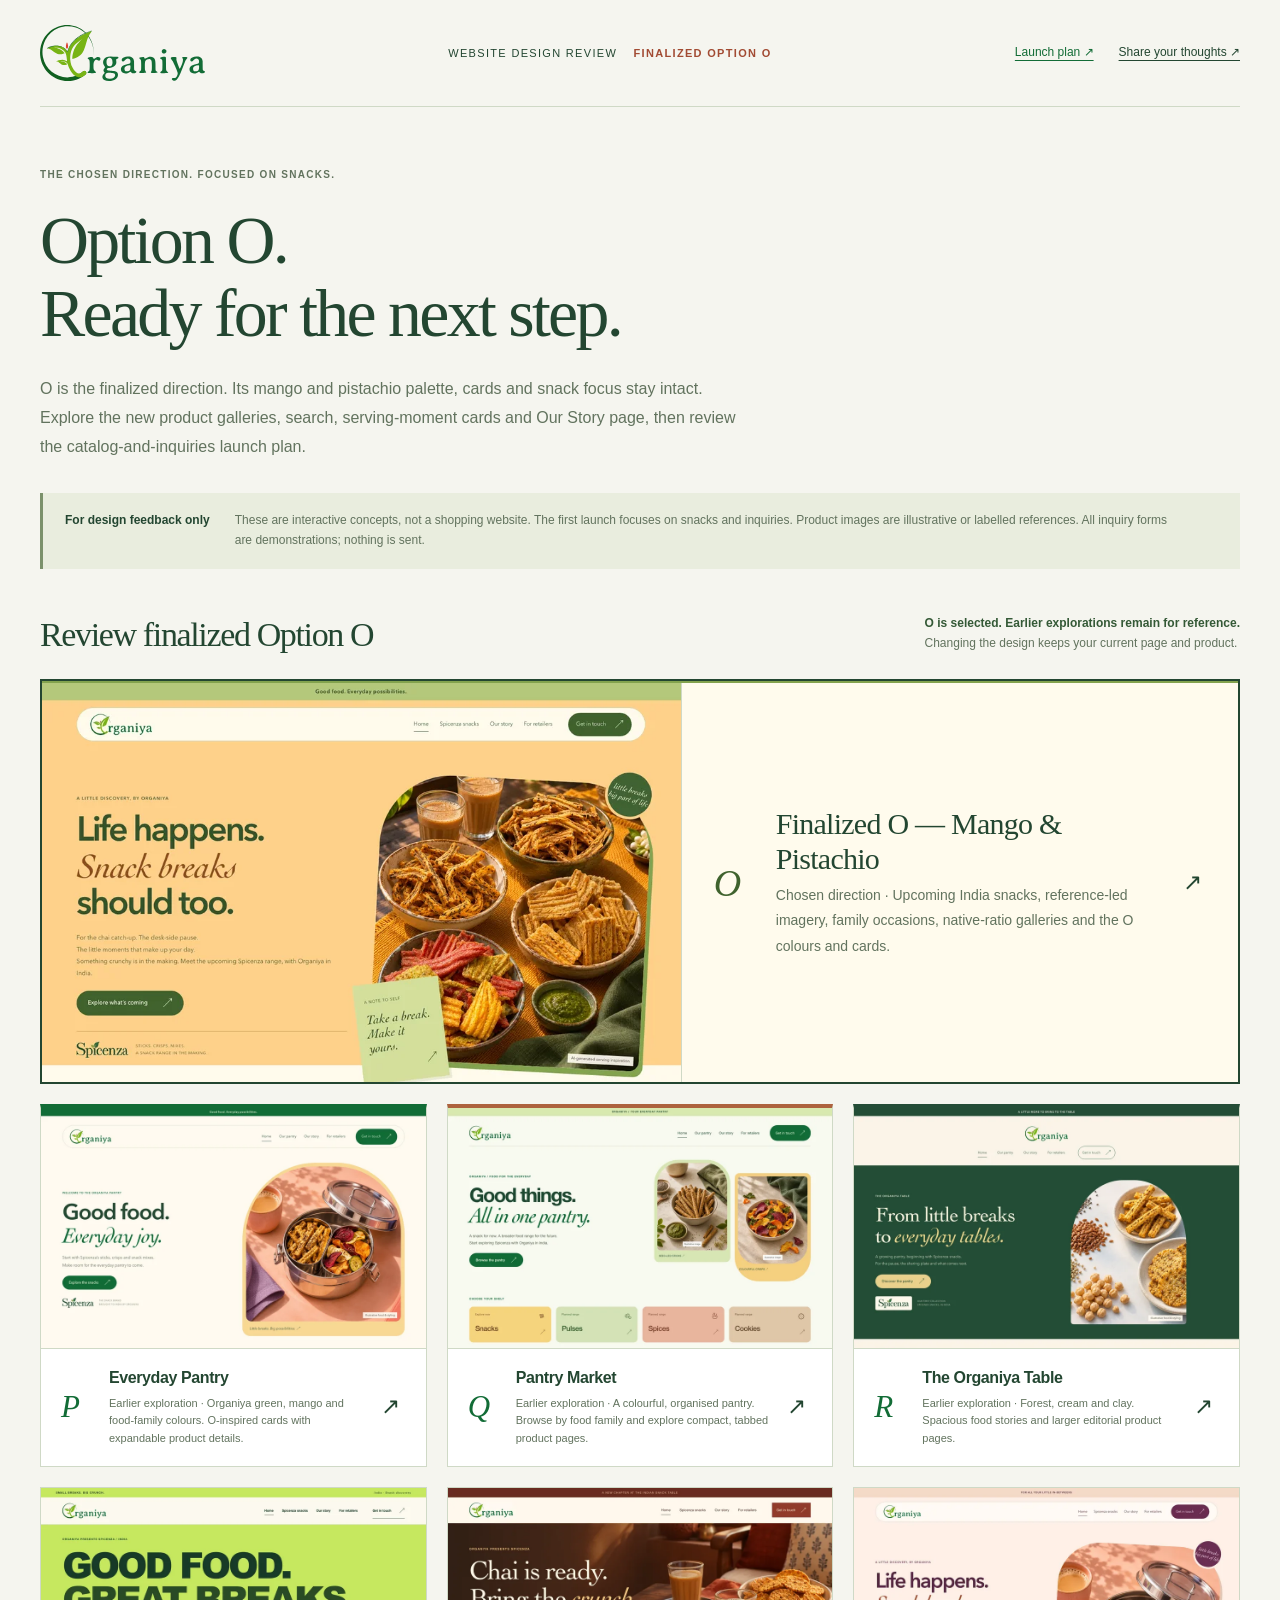
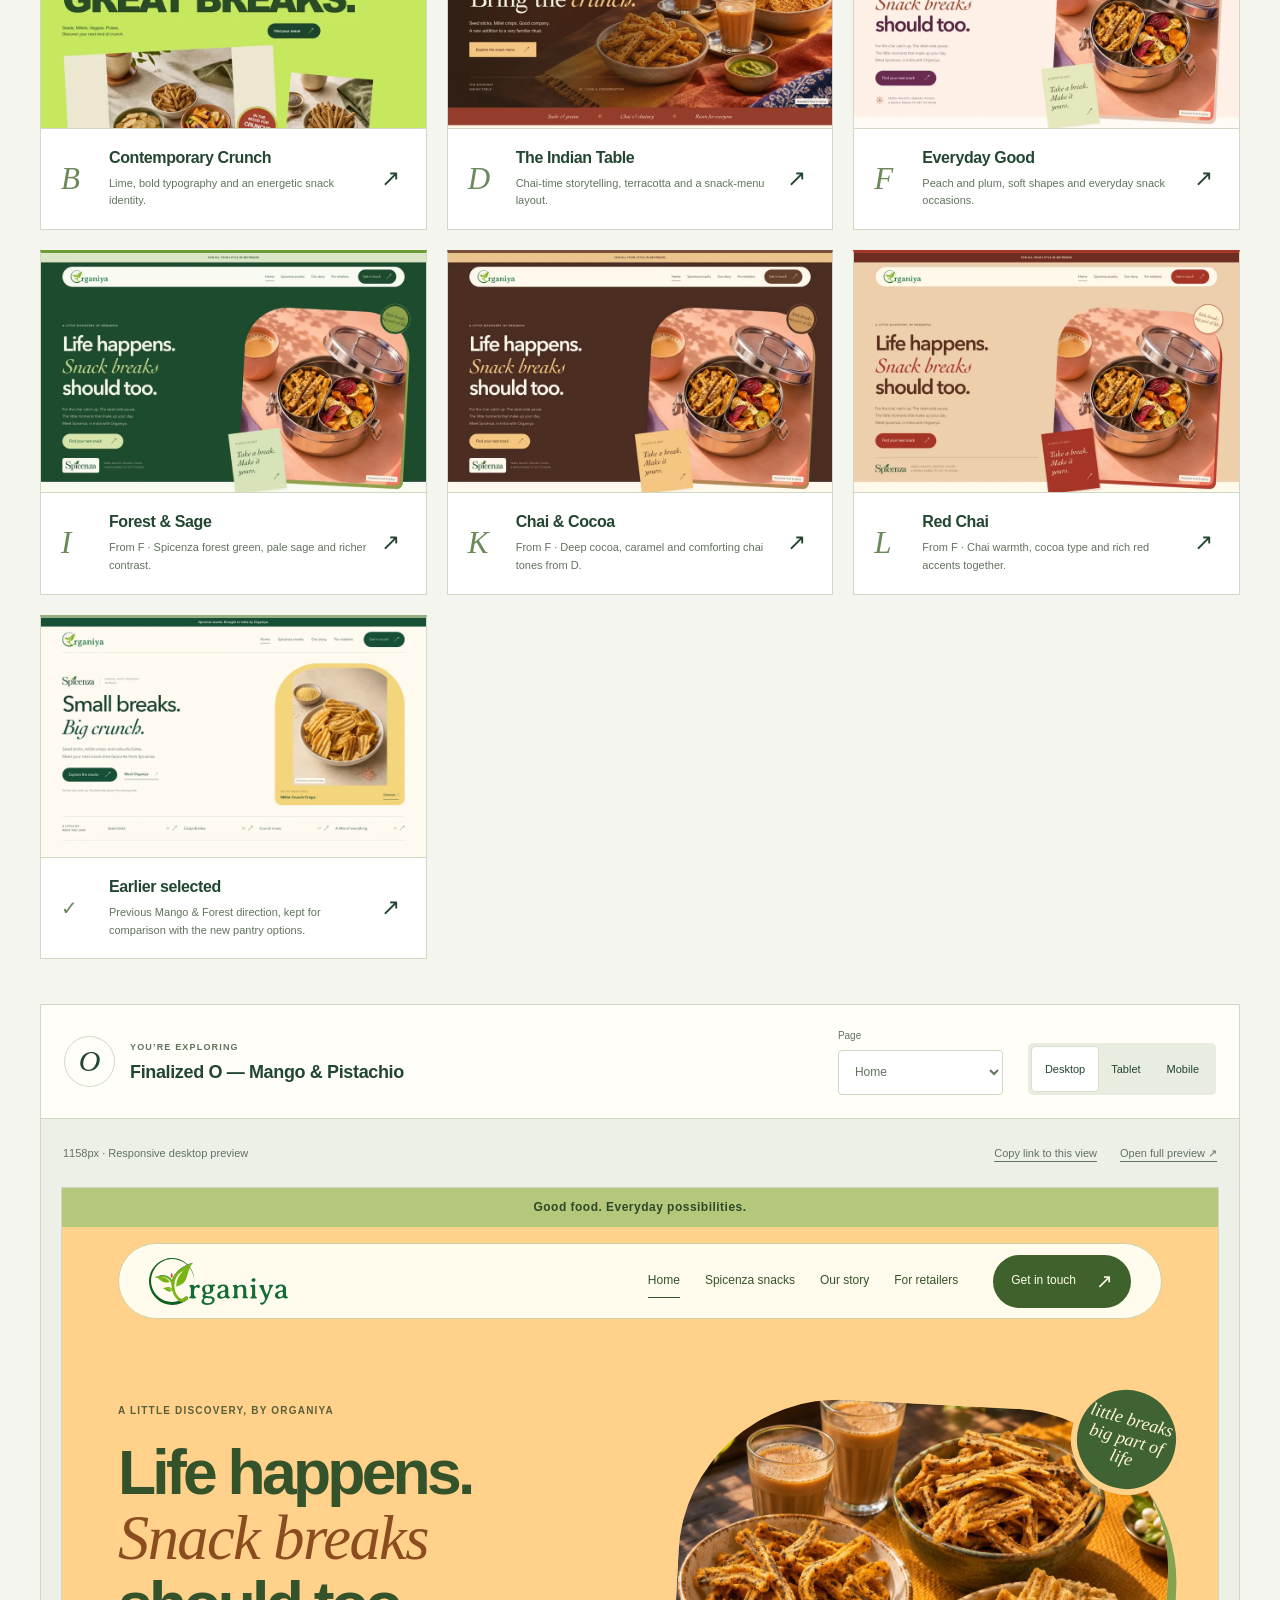
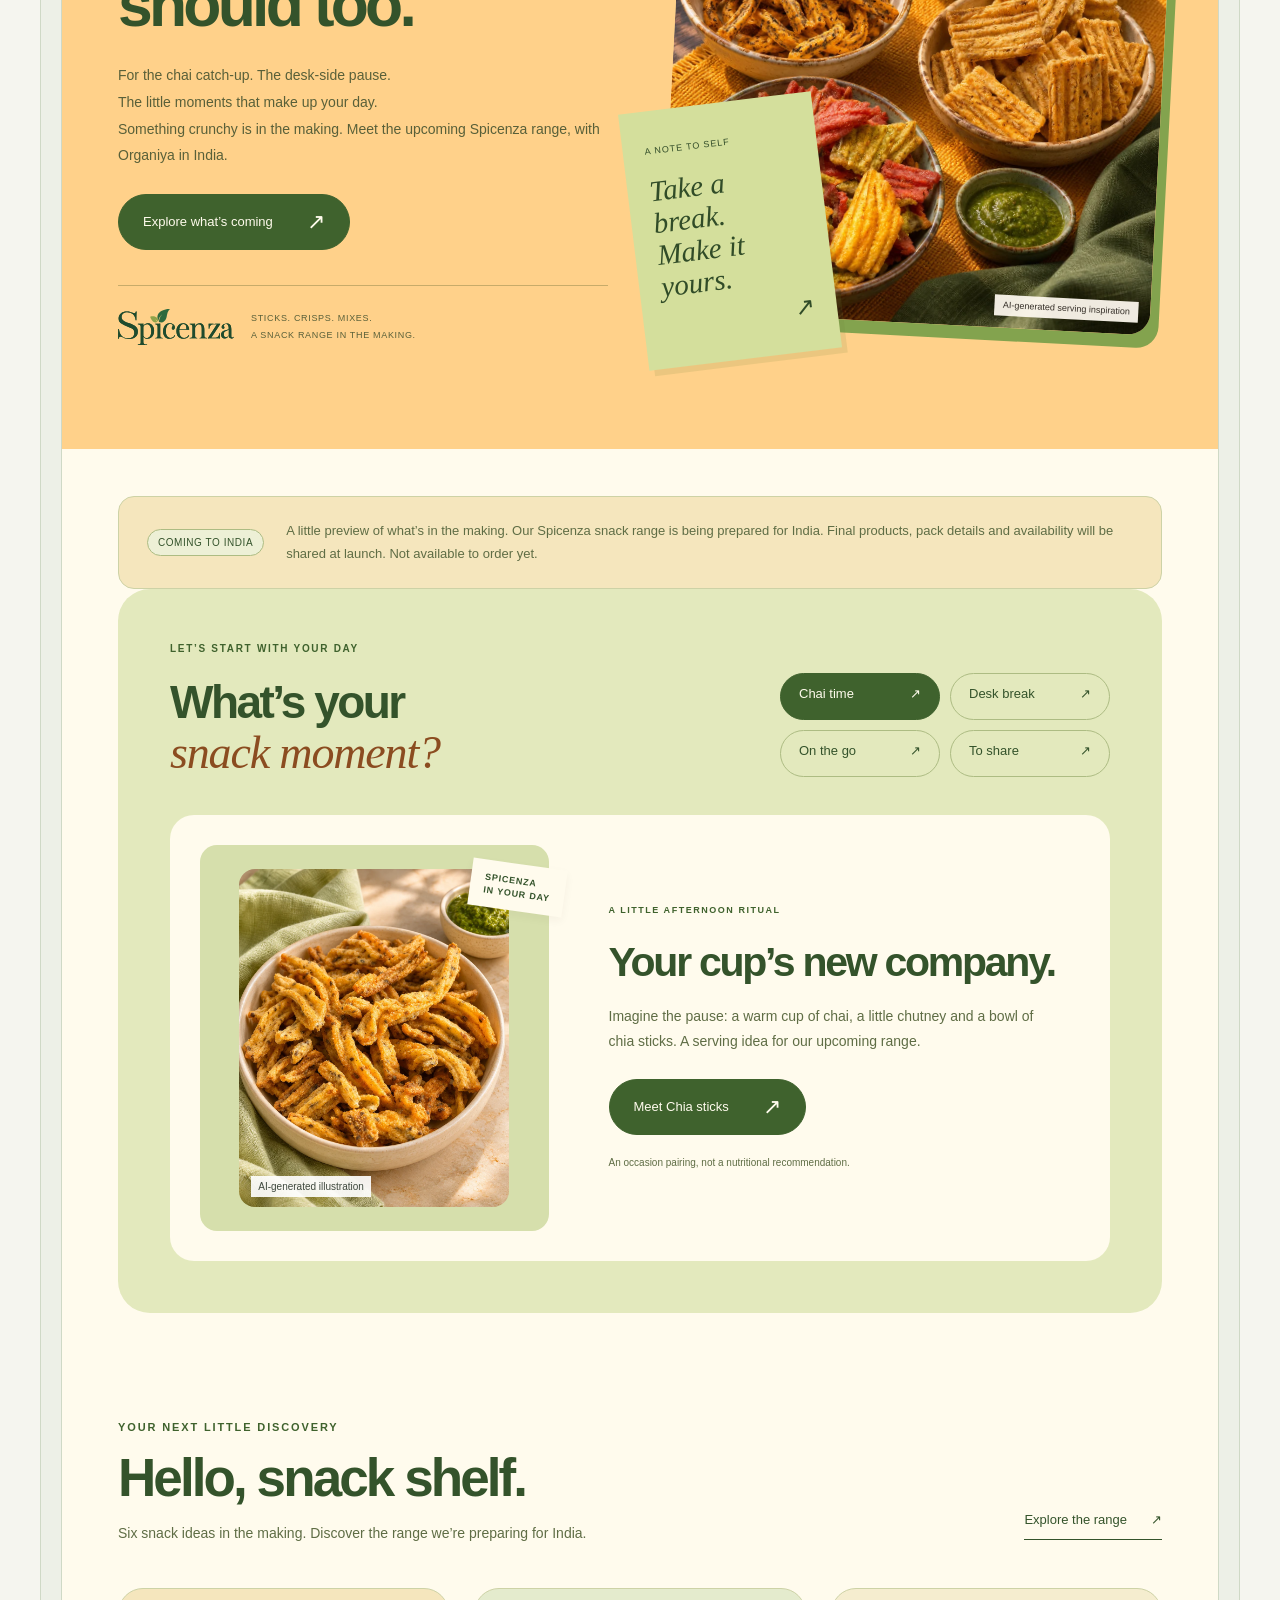
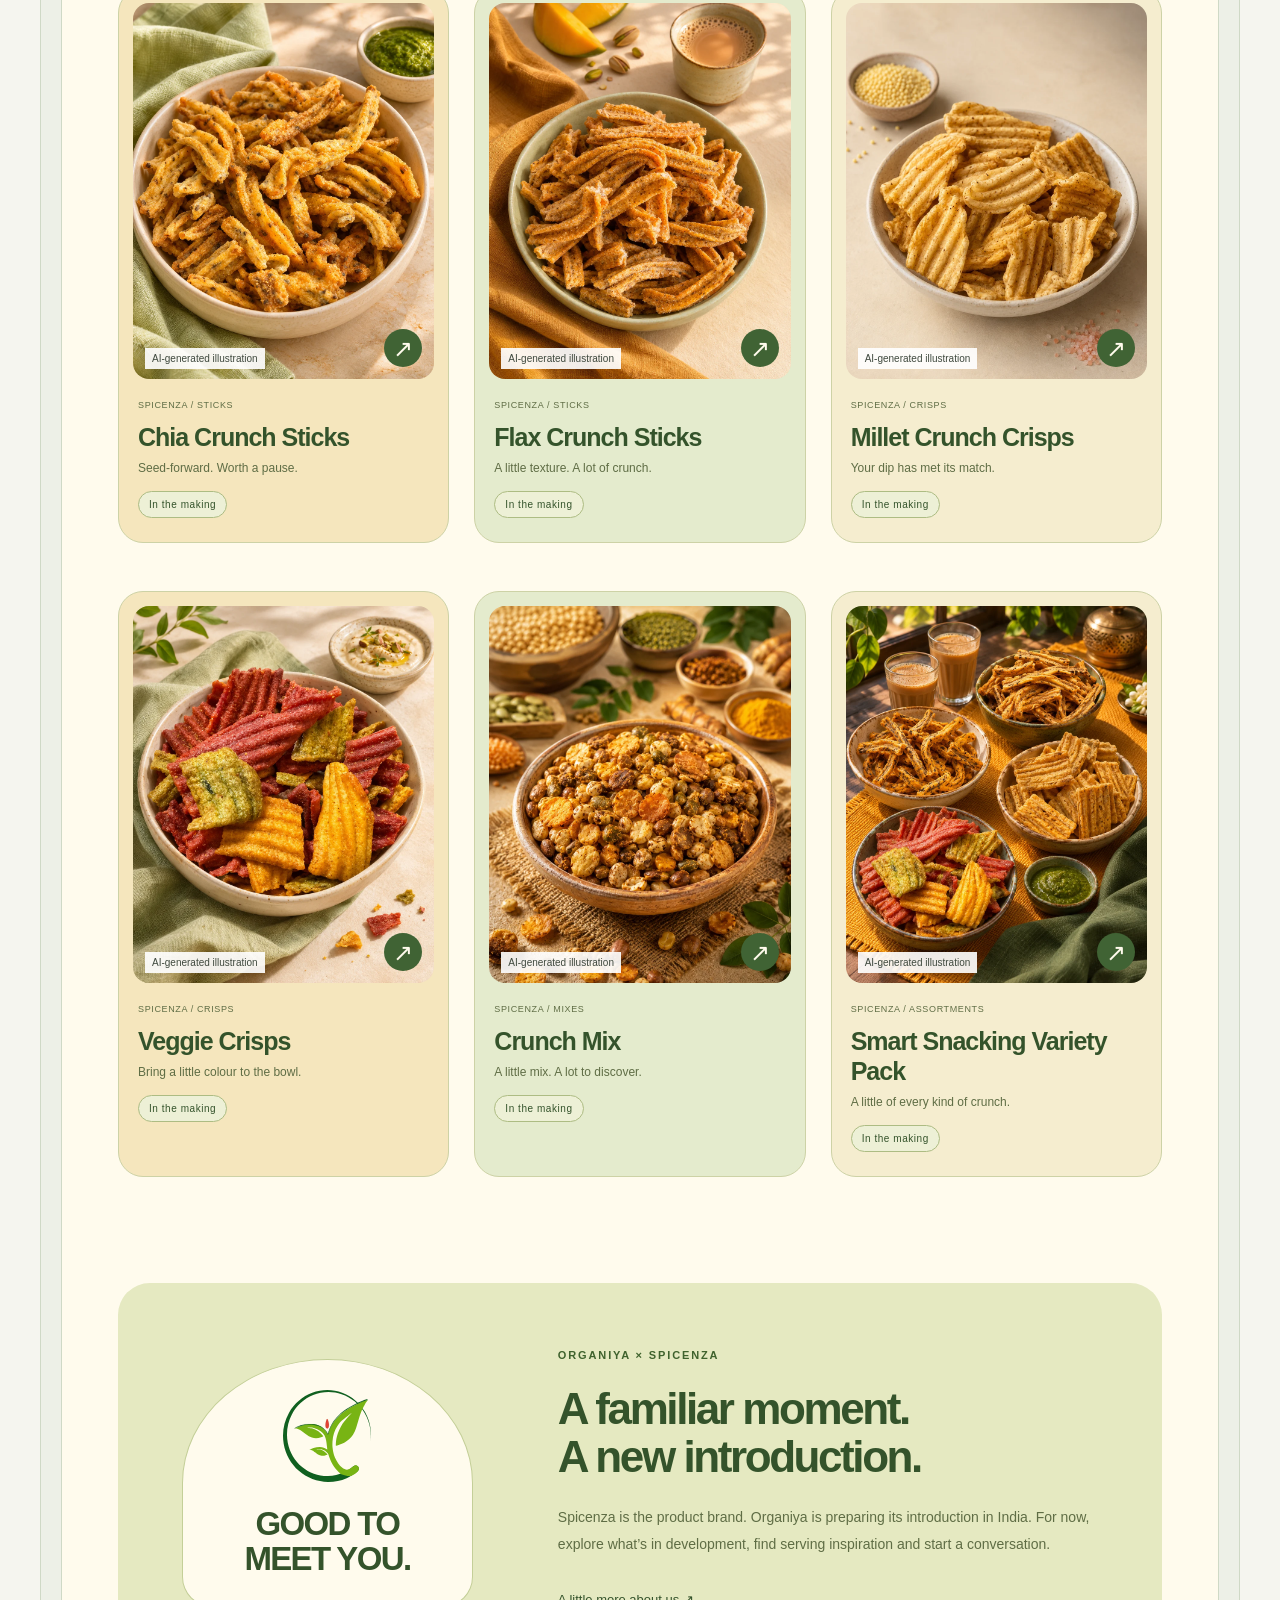
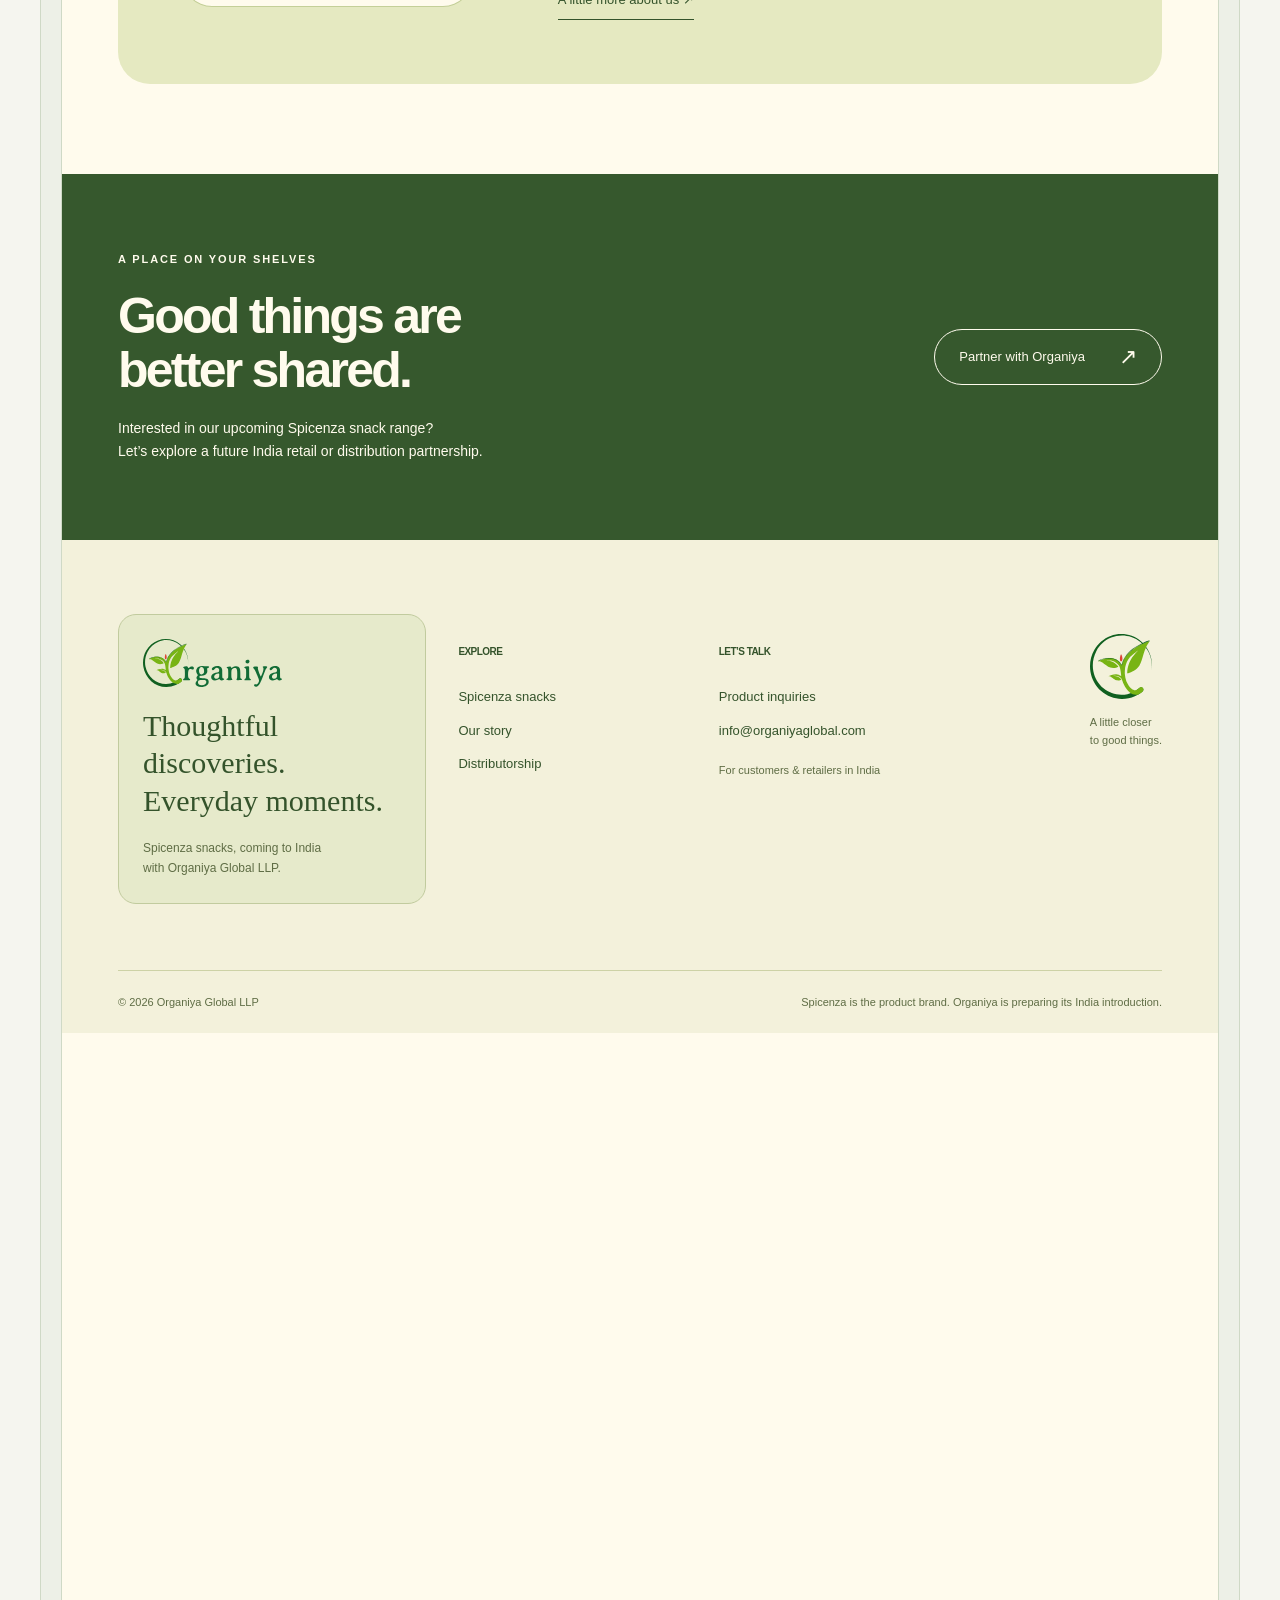
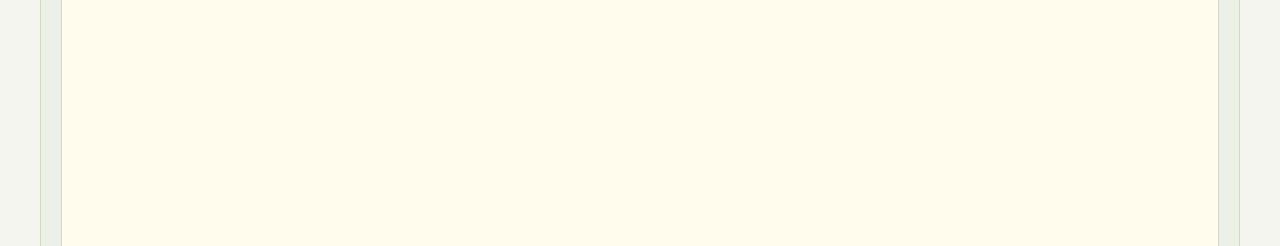
==== commit d2d4e9db: "Refine finalized O for upcoming range and reference-led imagery" ====
--- a/index.html
+++ b/index.html
@@ -9,7 +9,7 @@
   <meta property="og:type" content="website">
   <title>Organiya · Finalized Option O</title>
   <link rel="icon" href="assets/mark.svg" type="image/svg+xml">
-  <link rel="stylesheet" href="review.css?v=9">
+  <link rel="stylesheet" href="review.css?v=10">
 </head>
 <body>
   <a class="skip" href="#options">Skip to design options</a>
@@ -28,6 +28,6 @@
   </main>
   <footer><span>Organiya design review · November 2026</span><span>Public review link · Illustrative concepts · Demo forms only</span></footer>
   <noscript><div class="noscript"><p>Enable JavaScript to compare the interactive concepts. Direct previews:</p><a href="p-r/site.html?design=p">P — Everyday Pantry</a> · <a href="p-r/site.html?design=q">Q — Pantry Market</a> · <a href="p-r/site.html?design=r">R — The Organiya Table</a> · <a href="final-o/site.html?design=o">Finalized O</a> · <a href="a-c/site.html?design=b">B</a> · <a href="d-f/site.html?design=d">D</a> · <a href="d-f/site.html?design=f">F</a> · <a href="g-i/site.html?design=i">I</a> · <a href="j-l/site.html?design=k">K</a> · <a href="j-l/site.html?design=l">L</a> · <a href="selected/site.html?design=selected">Earlier selected</a></div></noscript>
-  <script src="review.js?v=9"></script>
+  <script src="review.js?v=10"></script>
 </body>
 </html>
